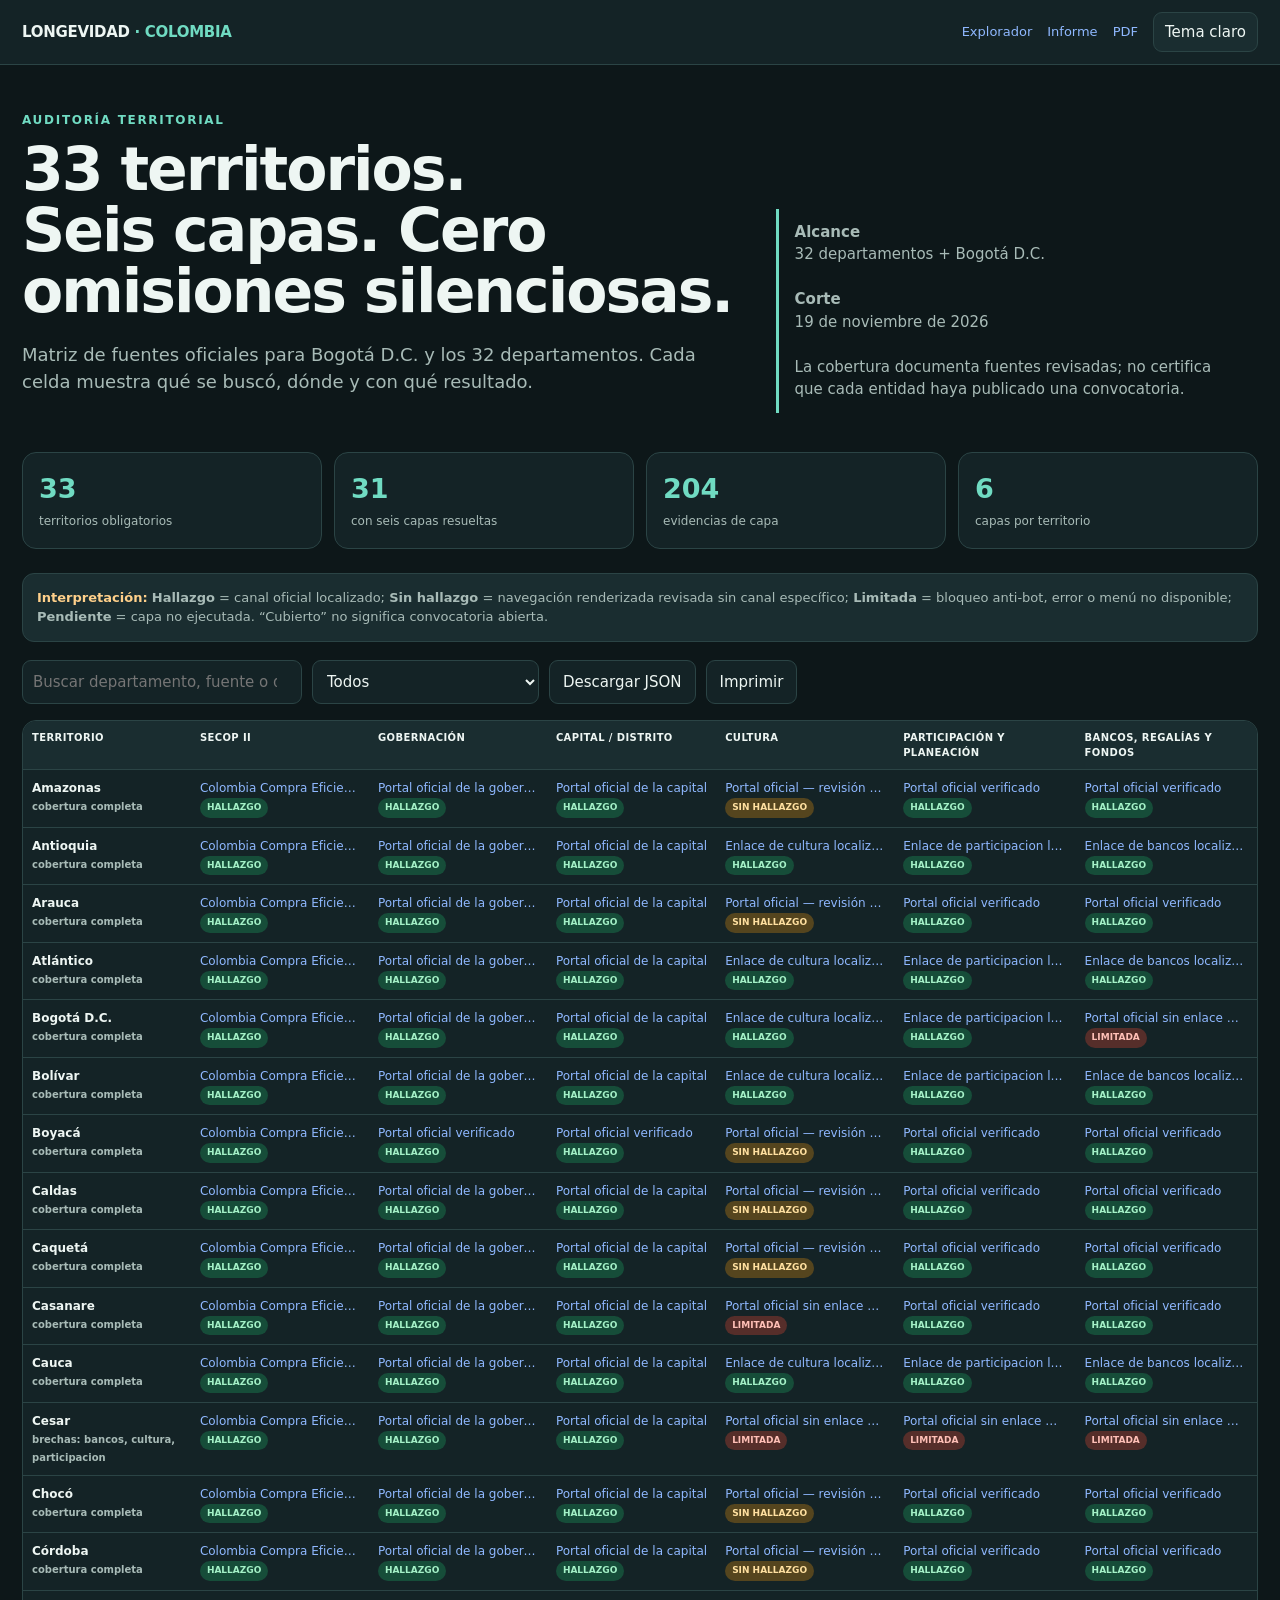
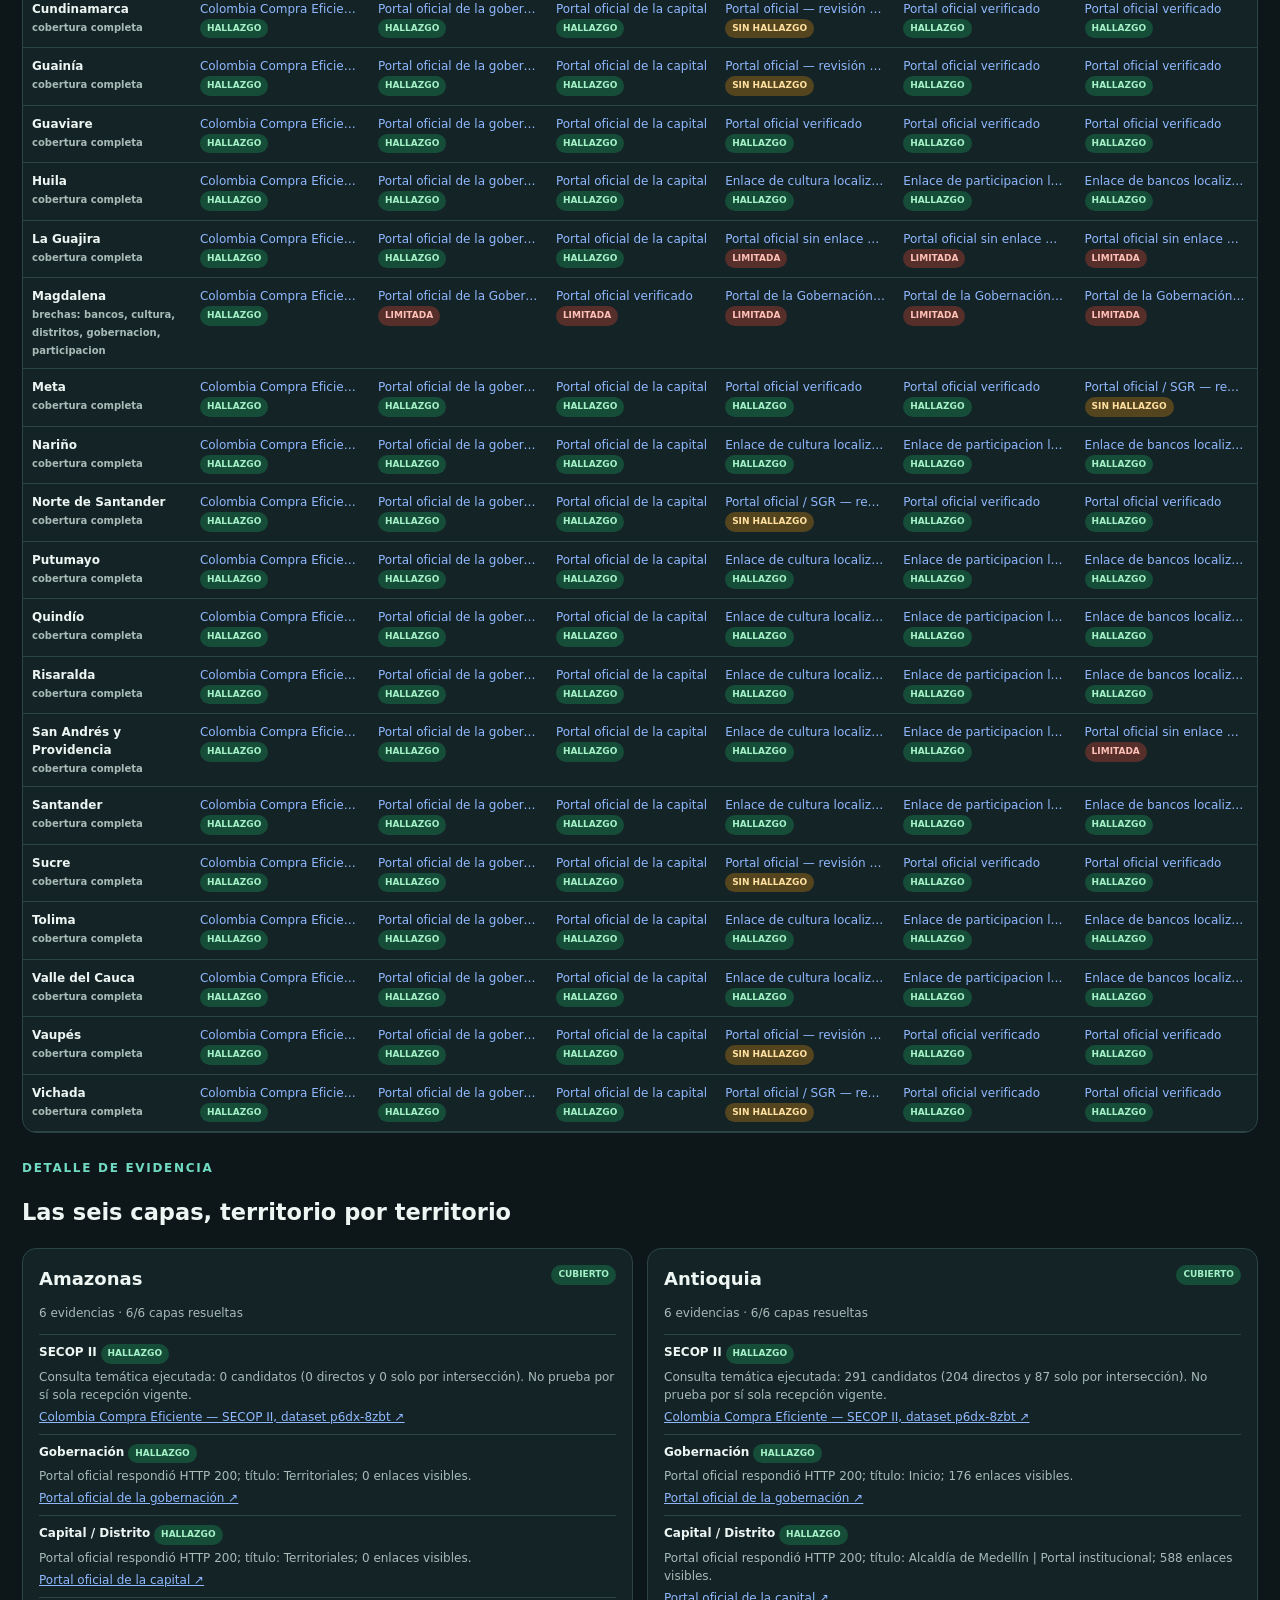
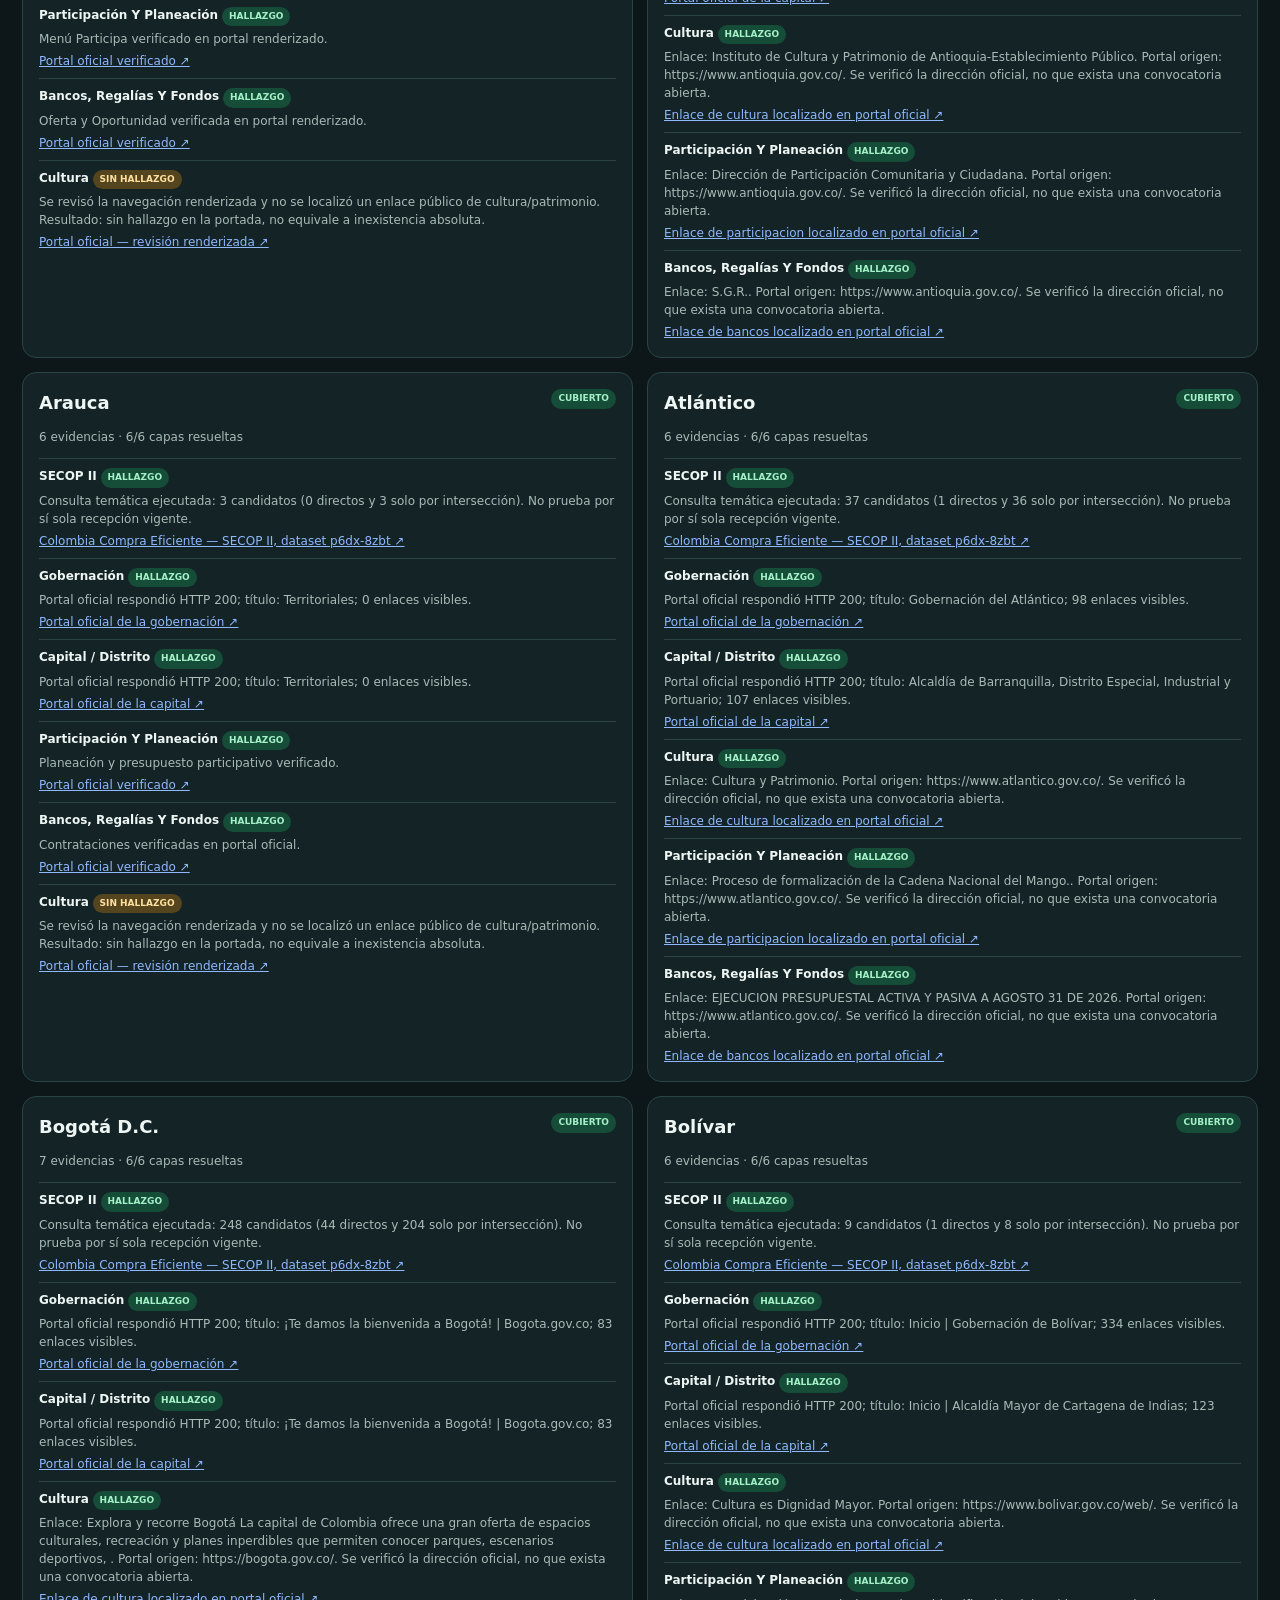
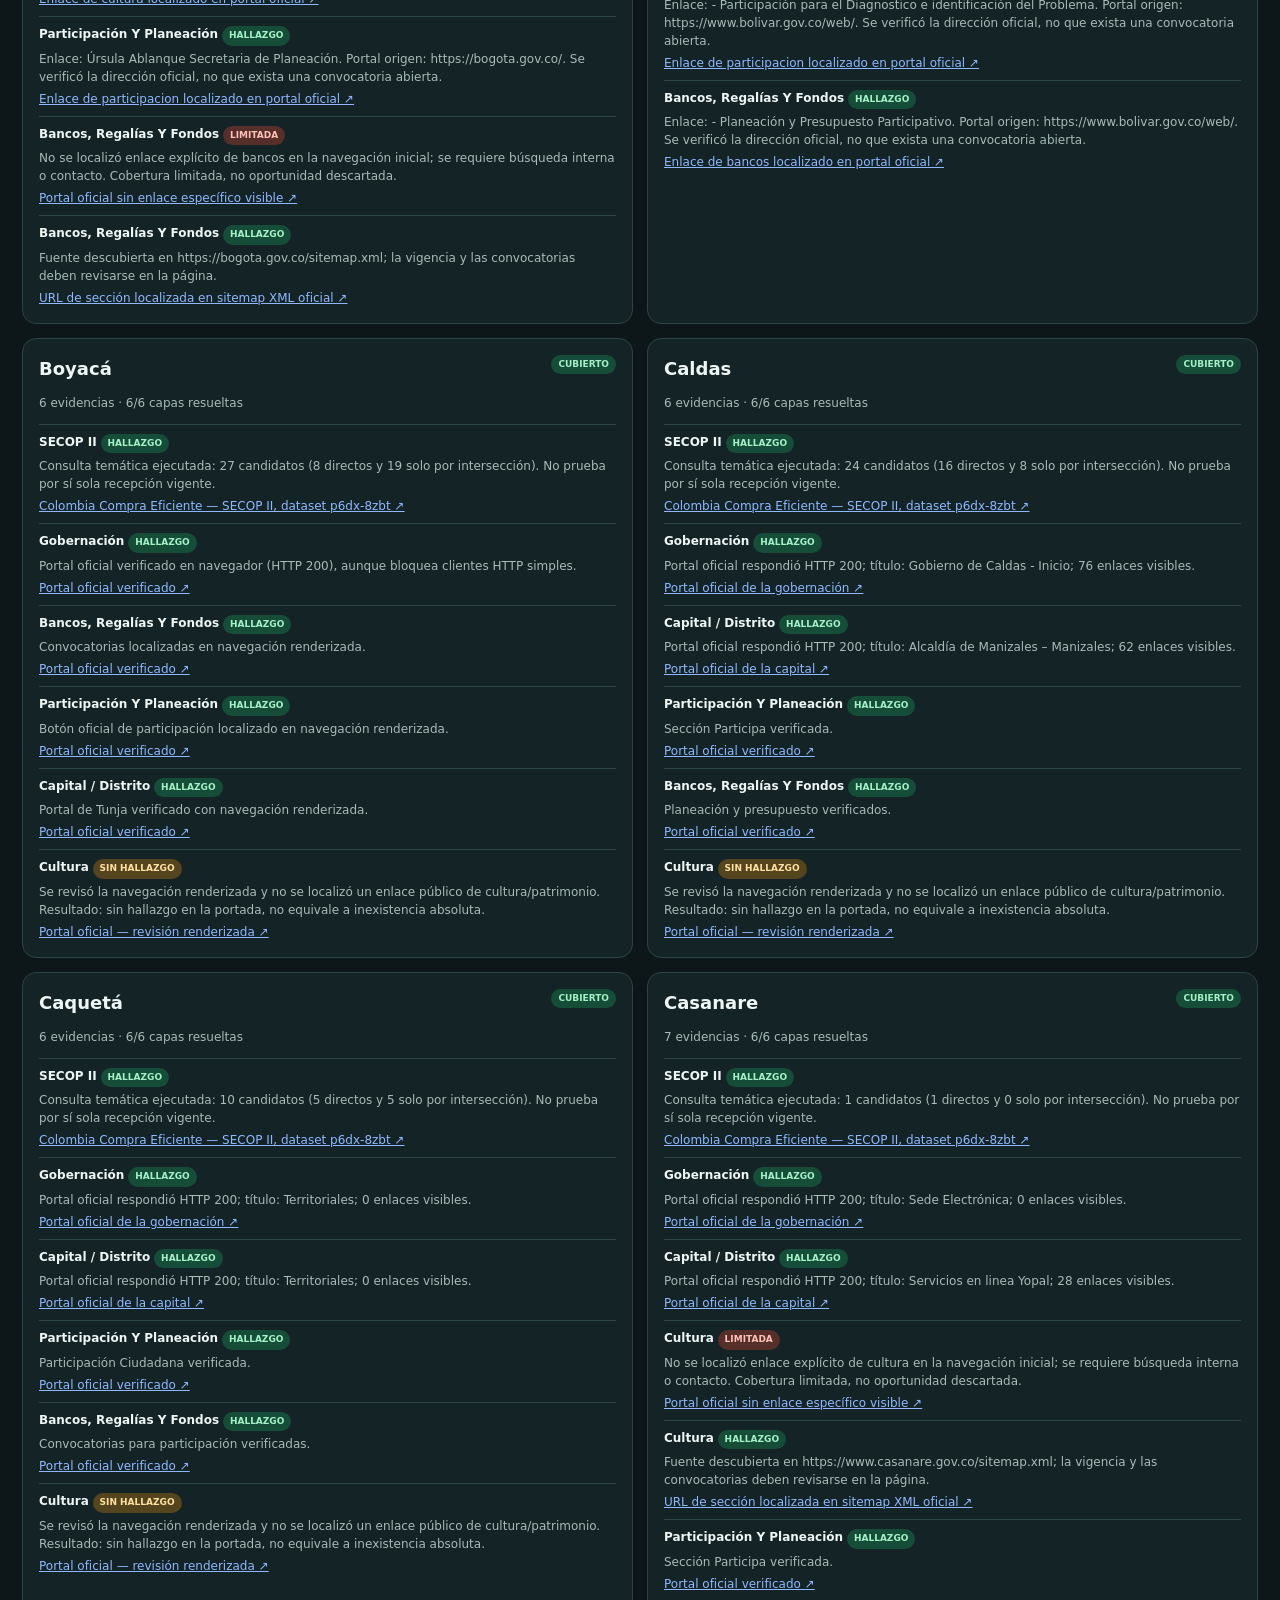
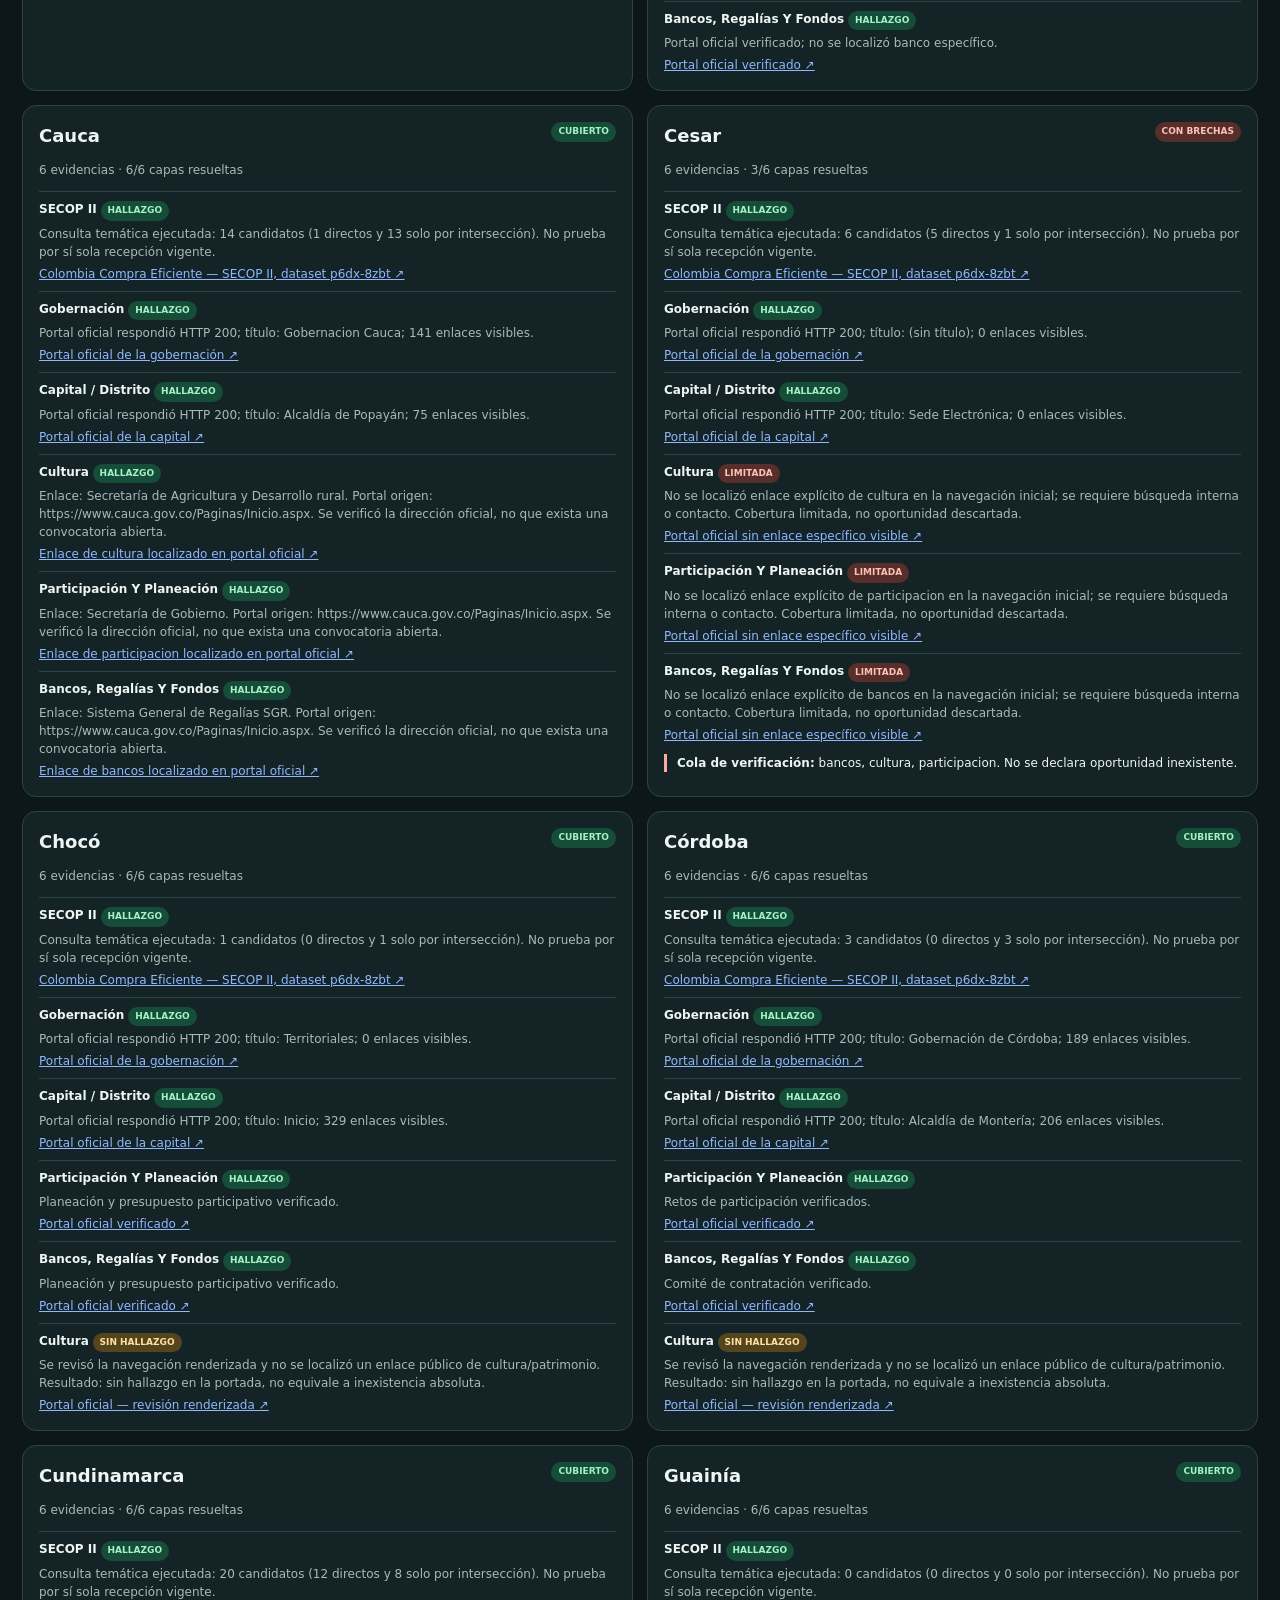
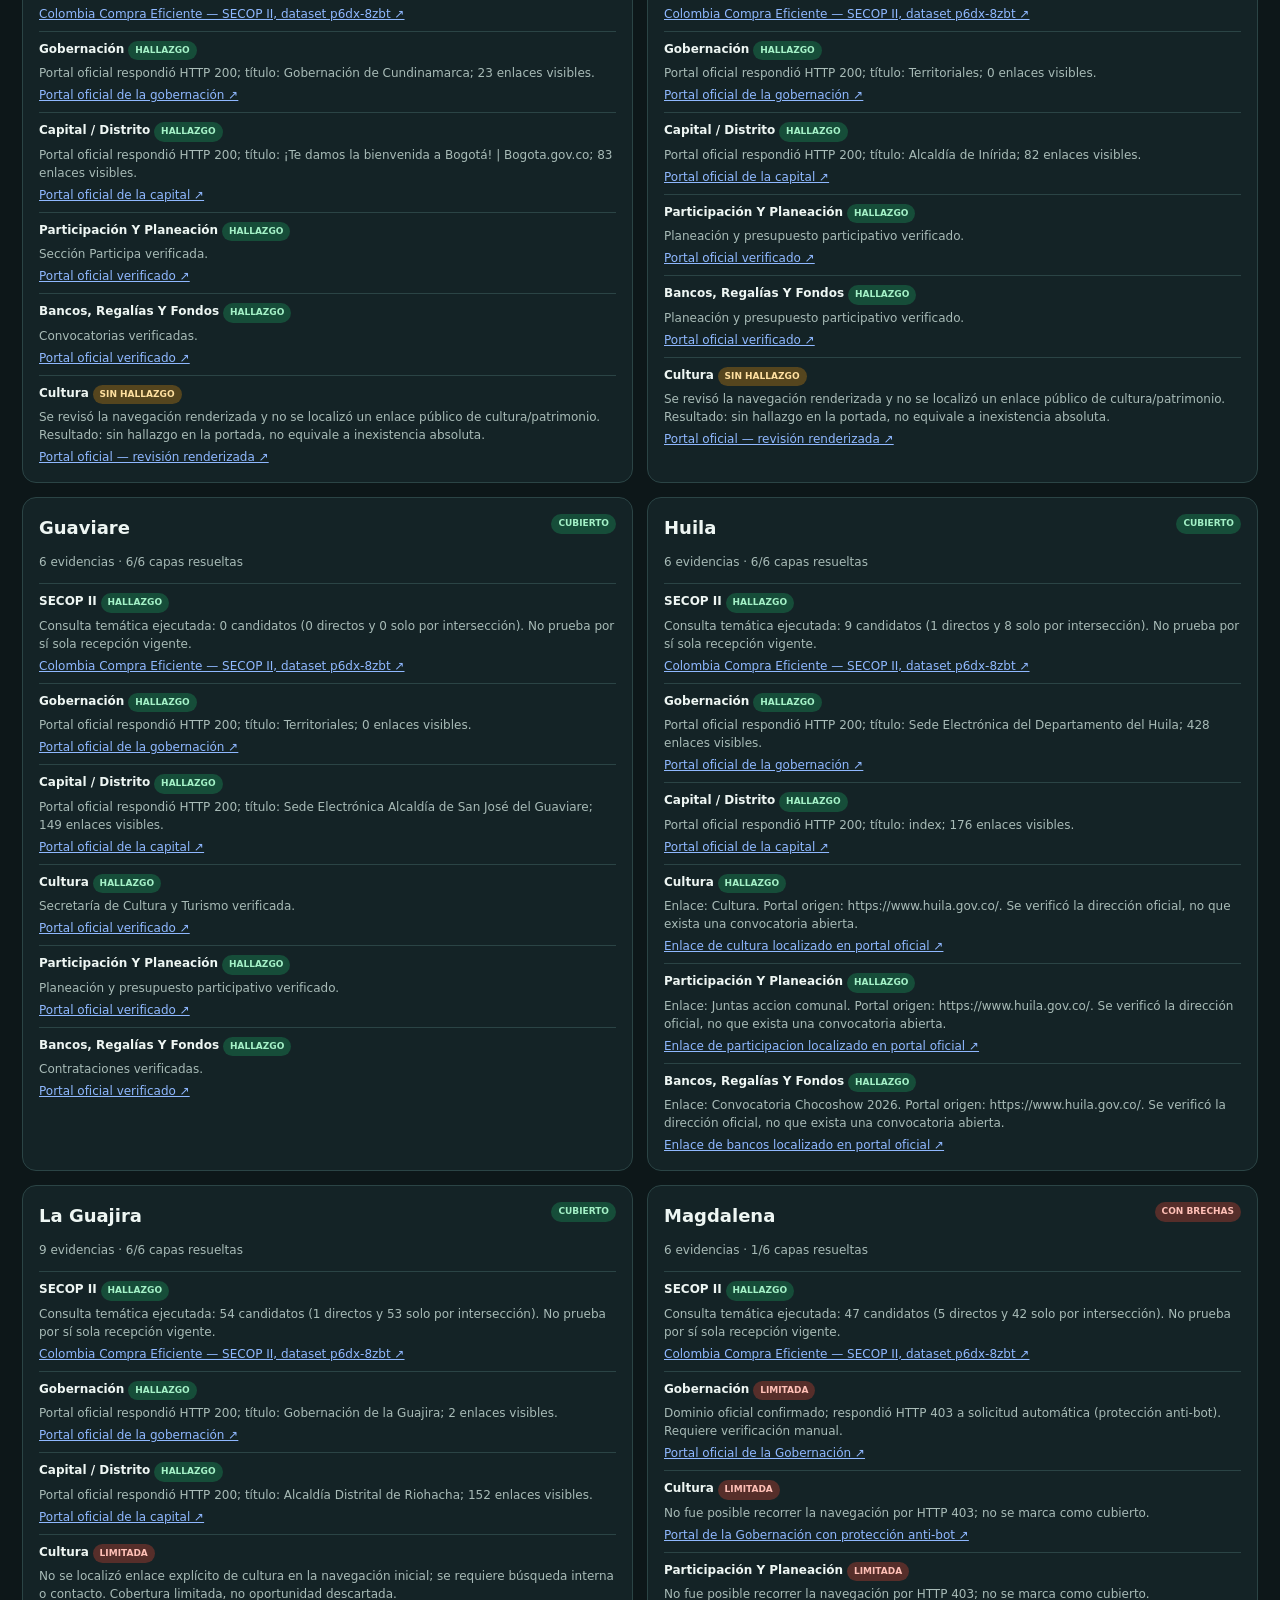
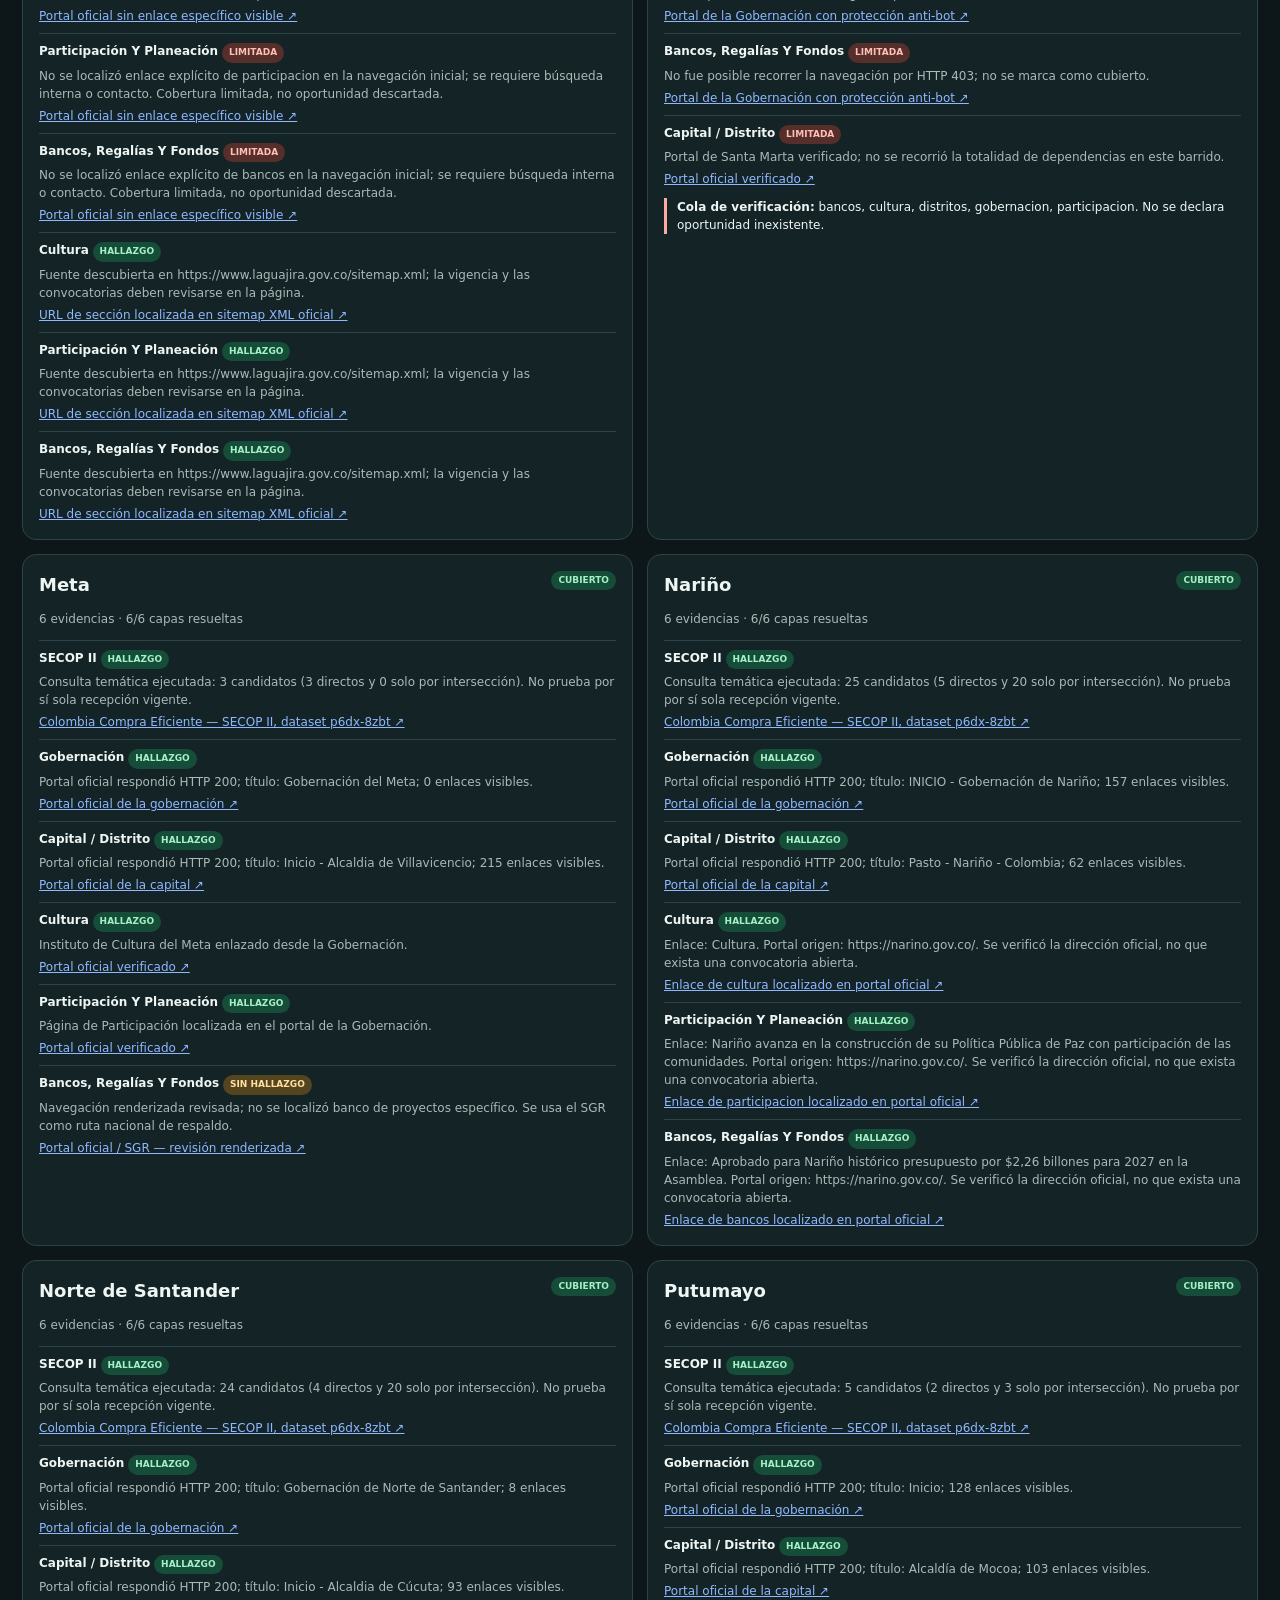
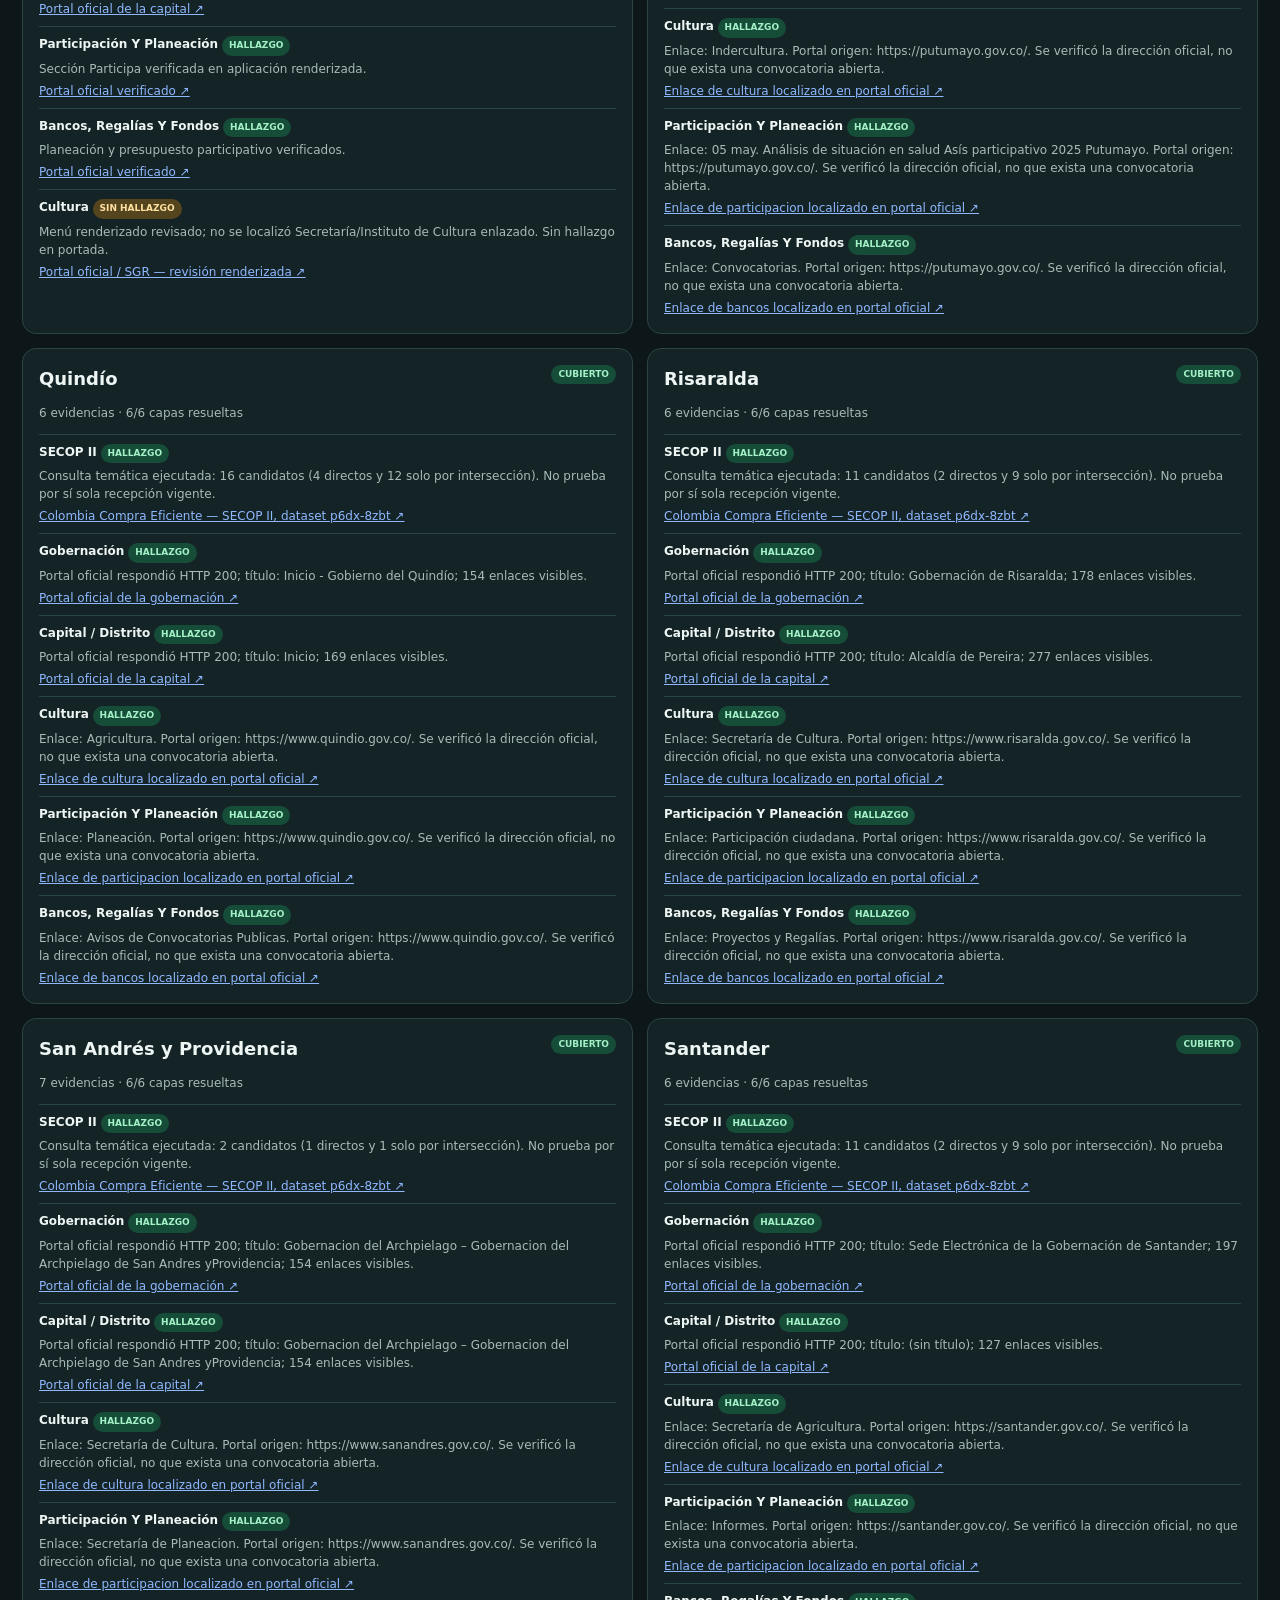
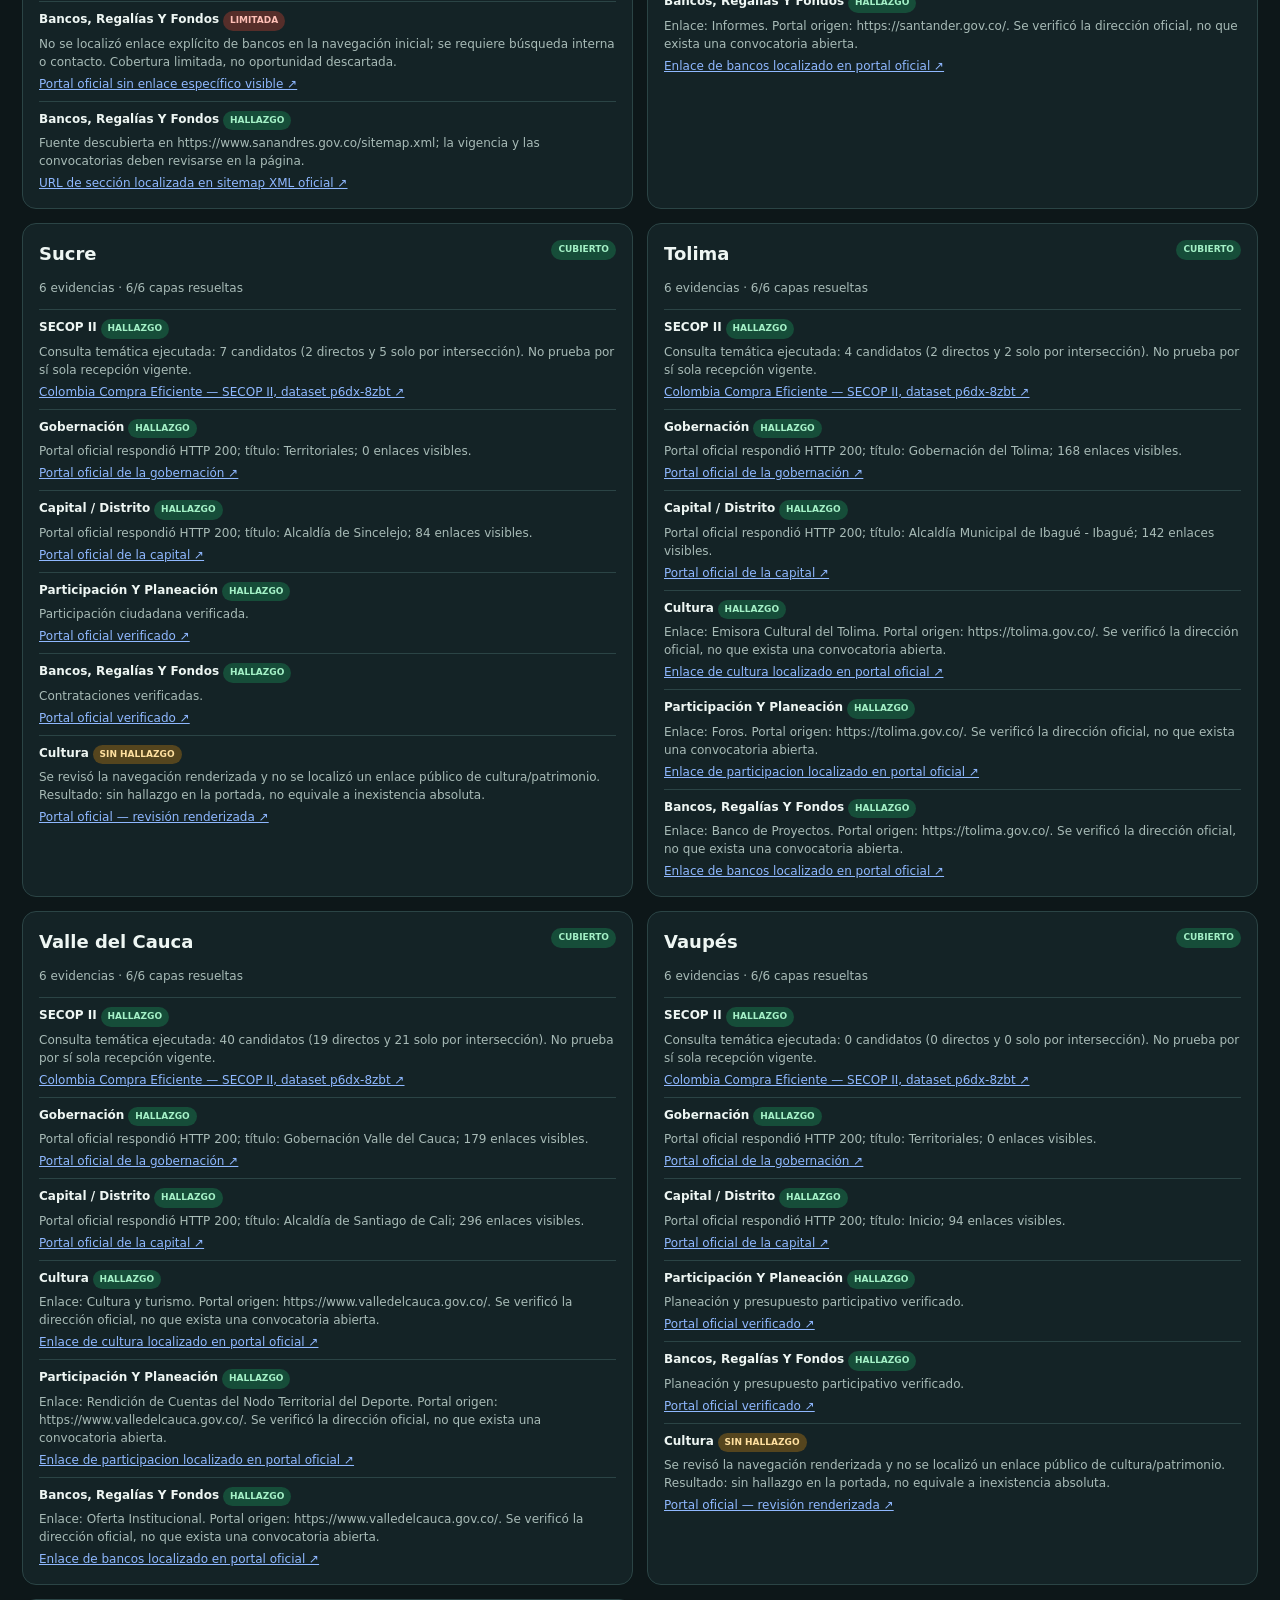
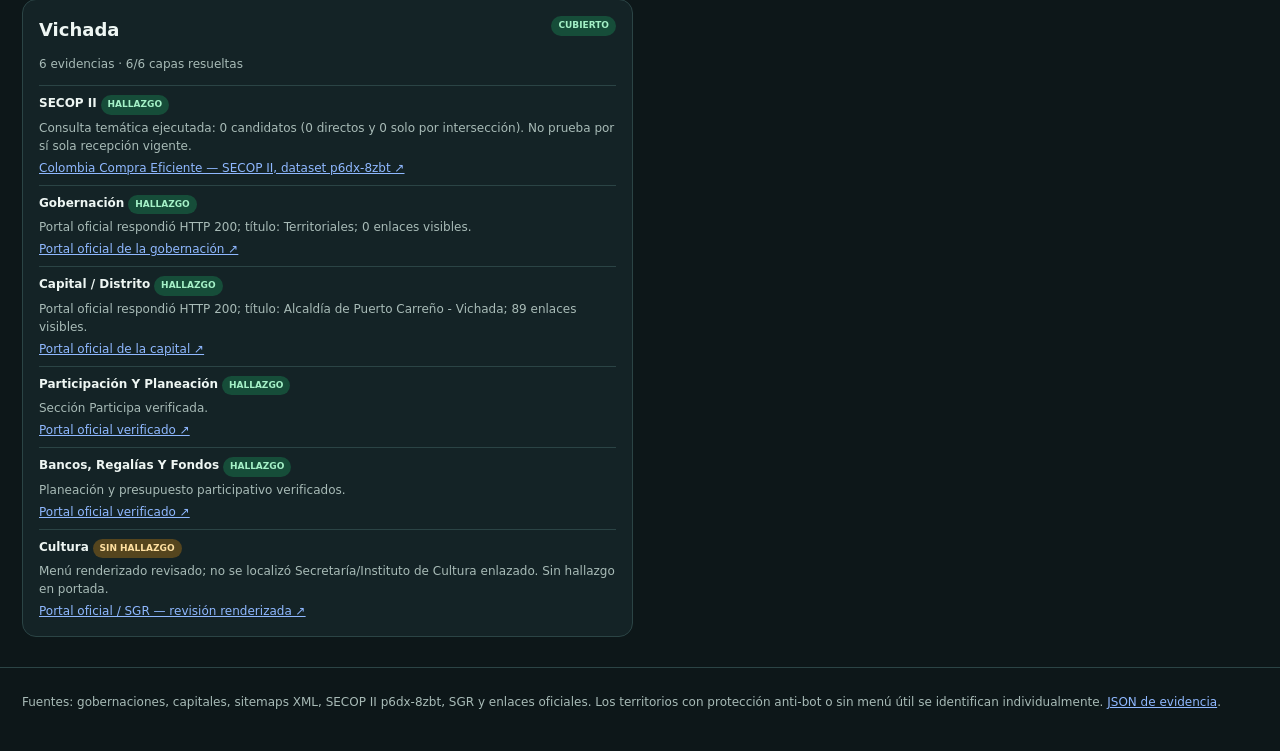
==== cobertura.html @ 31a3a0b3 "Ampliar a universo SECOP y cobertura territorial 33x6" ====
<!doctype html>
<html lang="es" data-theme="dark">
<head>
<meta charset="utf-8"><meta name="viewport" content="width=device-width,initial-scale=1">
<title>Cobertura territorial · Economía Plateada Colombia</title>
<meta name="description" content="Matriz auditable 33 territorios x 6 capas de fuentes para economía plateada.">
<link rel="icon" href="favicon.svg" type="image/svg+xml">
<style>
:root{color-scheme:dark;--bg:#0d1719;--panel:#142326;--panel2:#1a2d30;--text:#eef6f3;--muted:#a8bbb7;--line:#2b4445;--accent:#70dbc2;--warn:#ffd08a;--danger:#ffaaa0}
html[data-theme="light"]{color-scheme:light;--bg:#f3f7f5;--panel:#fff;--panel2:#eaf2ef;--text:#152725;--muted:#536b67;--line:#cfdfda;--accent:#006e5d;--warn:#8a5100;--danger:#9b312a}
*{box-sizing:border-box}body{margin:0;background:var(--bg);color:var(--text);font:15px/1.5 system-ui,-apple-system,Segoe UI,Arial,sans-serif}a{color:#8fb8ff}button,input,select{font:inherit}.wrap{max-width:1440px;margin:auto;padding:0 22px}.top{border-bottom:1px solid var(--line);background:var(--panel);position:sticky;top:0;z-index:5}.topin{min-height:64px;display:flex;align-items:center;gap:18px}.brand{font-weight:850;letter-spacing:-.3px}.brand span{color:var(--accent)}.toplinks{margin-left:auto;display:flex;gap:15px;align-items:center}.toplinks a{font-size:13px;text-decoration:none}.hero{padding:46px 0 24px;display:grid;grid-template-columns:1.5fr 1fr;gap:30px}.eyebrow{font-size:12px;font-weight:850;letter-spacing:1.7px;text-transform:uppercase;color:var(--accent)}h1{font-size:clamp(34px,5vw,60px);line-height:1.02;letter-spacing:-2px;margin:10px 0 18px}.lead{color:var(--muted);font-size:18px}.cut{border-left:3px solid var(--accent);padding:12px 16px;color:var(--muted);align-self:end}.stats{display:grid;grid-template-columns:repeat(4,1fr);gap:12px;margin:15px 0 24px}.stat{background:var(--panel);border:1px solid var(--line);border-radius:14px;padding:16px}.stat b{display:block;font-size:27px;color:var(--accent)}.stat span{font-size:12px;color:var(--muted)}.controls{display:flex;gap:10px;flex-wrap:wrap;margin-bottom:16px}.controls input,.controls select{background:var(--panel);color:var(--text);border:1px solid var(--line);border-radius:9px;padding:10px}.controls input{min-width:280px}.controls button{border:1px solid var(--line);background:var(--panel);color:var(--text);border-radius:9px;padding:10px 13px;cursor:pointer}.notice{background:var(--panel2);border:1px solid var(--line);border-radius:12px;padding:14px;margin-bottom:18px;color:var(--muted);font-size:13px}.notice strong{color:var(--warn)}.tablewrap{overflow:auto;border:1px solid var(--line);border-radius:14px;background:var(--panel);margin-bottom:26px}table{border-collapse:collapse;width:100%;font-size:12px;min-width:1100px}th,td{padding:9px;border-bottom:1px solid var(--line);text-align:left;vertical-align:top}th{background:var(--panel2);position:sticky;top:0;font-size:10px;text-transform:uppercase;letter-spacing:.4px}.dept{font-weight:800;min-width:130px}.pill{display:inline-block;border-radius:99px;padding:3px 7px;font-size:9px;font-weight:850;text-transform:uppercase;white-space:nowrap}.hecha{background:#164d39;color:#a4f1c7}.sin_hallazgo{background:#55451e;color:#ffe0a0}.limitada,.pendiente{background:#562e2a;color:#ffc0b7}html[data-theme="light"] .hecha{background:#d8f5e2;color:#175c36}html[data-theme="light"] .sin_hallazgo{background:#fff0ca;color:#765000}html[data-theme="light"] .limitada,html[data-theme="light"] .pendiente{background:#fee2dd;color:#8a3129}a.cell{display:block;text-decoration:none;max-width:160px;overflow:hidden;text-overflow:ellipsis;white-space:nowrap}.cards{display:grid;grid-template-columns:1fr 1fr;gap:14px;margin-bottom:30px}.card{background:var(--panel);border:1px solid var(--line);border-radius:14px;padding:16px;break-inside:avoid}.cardhead{display:flex;justify-content:space-between;gap:8px;align-items:flex-start}.card h2{font-size:18px;margin:0}.layer{border-top:1px solid var(--line);padding-top:8px;margin-top:8px;font-size:12px}.layer b{text-transform:capitalize}.layer p{margin:4px 0;color:var(--muted)}.gap{border-left:3px solid var(--danger);padding-left:10px;margin-top:10px;font-size:12px}.footer{border-top:1px solid var(--line);padding:25px 0 40px;color:var(--muted);font-size:12px}.empty{padding:30px;text-align:center;color:var(--muted)}:focus-visible{outline:3px solid var(--warn)}
@media(max-width:900px){.hero{grid-template-columns:1fr}.cards{grid-template-columns:1fr}.stats{grid-template-columns:1fr 1fr}}@media(max-width:600px){.topin{flex-wrap:wrap;padding:10px 0}.toplinks{width:100%;justify-content:space-between;margin-left:0}.wrap{padding:0 13px}.controls input{min-width:100%}}
@media print{.top,.controls,.footer,.no-print{display:none!important}.hero{padding:0}.tablewrap{overflow:visible;border:0}table{min-width:0;font-size:6.5pt}th,td{padding:3px}.cards{display:block}.card{break-inside:avoid;margin-bottom:8px}body{background:#fff;color:#000}}
</style>
</head>
<body>
<header class="top"><div class="wrap topin"><div class="brand">LONGEVIDAD <span>· COLOMBIA</span></div><nav class="toplinks"><a href="index.html">Explorador</a><a href="documento.html">Informe</a><a href="Informe_Economia_Plateada_Colombia_19NOV2026.pdf">PDF</a><button class="iconbtn" id="theme" style="border:1px solid var(--line);background:var(--panel2);color:var(--text);border-radius:9px;padding:8px 11px">Tema</button></nav></div></header>
<main class="wrap">
<section class="hero"><div><div class="eyebrow">Auditoría territorial</div><h1>33 territorios.<br>Seis capas. Cero omisiones silenciosas.</h1><p class="lead">Matriz de fuentes oficiales para Bogotá D.C. y los 32 departamentos. Cada celda muestra qué se buscó, dónde y con qué resultado.</p></div><div class="cut"><strong>Alcance</strong><br>32 departamentos + Bogotá D.C.<br><br><strong>Corte</strong><br>19 de noviembre de 2026<br><br>La cobertura documenta fuentes revisadas; no certifica que cada entidad haya publicado una convocatoria.</div></section>
<section class="stats"><div class="stat"><b>33</b><span>territorios obligatorios</span></div><div class="stat"><b id="completeCount">31</b><span>con seis capas resueltas</span></div><div class="stat"><b id="evidenceCount">0</b><span>evidencias de capa</span></div><div class="stat"><b>6</b><span>capas por territorio</span></div></section>
<div class="notice"><strong>Interpretación:</strong> <b>Hallazgo</b> = canal oficial localizado; <b>Sin hallazgo</b> = navegación renderizada revisada sin canal específico; <b>Limitada</b> = bloqueo anti-bot, error o menú no disponible; <b>Pendiente</b> = capa no ejecutada. “Cubierto” no significa convocatoria abierta.</div>
<div class="controls"><input id="q" type="search" placeholder="Buscar departamento, fuente o detalle…" aria-label="Buscar"><select id="filter" aria-label="Filtrar"><option value="all">Todos</option><option value="complete">Solo cobertura completa</option><option value="gaps">Solo con brechas</option></select><button id="json" type="button">Descargar JSON</button><button id="print" type="button">Imprimir</button></div><div id="matrix"></div>
<section><div class="eyebrow">Detalle de evidencia</div><h2>Las seis capas, territorio por territorio</h2><div class="cards" id="cards"></div></section>
</main>
<footer class="footer"><div class="wrap">Fuentes: gobernaciones, capitales, sitemaps XML, SECOP II p6dx-8zbt, SGR y enlaces oficiales. Los territorios con protección anti-bot o sin menú útil se identifican individualmente. <a href="cobertura_territorial.json">JSON de evidencia</a>.</div></footer>
<script>
const COV={
  "cutoff": "2026-11-19",
  "departments_count": 33,
  "required_layers": [
    {
      "id": "secop",
      "name": "SECOP II y contratación pública",
      "required": true
    },
    {
      "id": "gobernacion",
      "name": "Gobernación y política territorial",
      "required": true
    },
    {
      "id": "distritos",
      "name": "Distrito / municipio sede",
      "required": true
    },
    {
      "id": "cultura",
      "name": "Consejerías o institutos de cultura",
      "required": true
    },
    {
      "id": "participacion",
      "name": "Participación, planeación y organizaciones",
      "required": true
    },
    {
      "id": "bancos",
      "name": "Bancos de proyectos, regalías y fondos",
      "required": true
    }
  ],
  "coverage_complete": false,
  "records": [
    {
      "department": "Amazonas",
      "identity": {
        "slug": "amazonas",
        "domain_hint": "amazonas.gov.co",
        "seats": [
          "Leticia"
        ],
        "unified": false
      },
      "evidence": [
        {
          "id": "amazonas-secop",
          "department": "Amazonas",
          "layer": "secop",
          "status": "hecha",
          "source": "Colombia Compra Eficiente — SECOP II, dataset p6dx-8zbt",
          "url": "https://www.datos.gov.co/Gastos-Gubernamentales/SECOP-II-Procesos-de-Contrataci-n/p6dx-8zbt/about_data",
          "detail": "Consulta temática ejecutada: 0 candidatos (0 directos y 0 solo por intersección). No prueba por sí sola recepción vigente.",
          "checked": "2026-11-19"
        },
        {
          "id": "amazonas-gobernacion",
          "department": "Amazonas",
          "layer": "gobernacion",
          "status": "hecha",
          "source": "Portal oficial de la gobernación",
          "url": "https://amazonas.gov.co/",
          "detail": "Portal oficial respondió HTTP 200; título: Territoriales; 0 enlaces visibles.",
          "checked": "2026-11-19"
        },
        {
          "id": "amazonas-distritos",
          "department": "Amazonas",
          "layer": "distritos",
          "status": "hecha",
          "source": "Portal oficial de la capital",
          "url": "https://www.leticia-amazonas.gov.co/",
          "detail": "Portal oficial respondió HTTP 200; título: Territoriales; 0 enlaces visibles.",
          "checked": "2026-11-19"
        },
        {
          "id": "amazonas-participacion",
          "department": "Amazonas",
          "layer": "participacion",
          "status": "hecha",
          "source": "Portal oficial verificado",
          "url": "https://amazonas.gov.co/tema/menu-participa",
          "detail": "Menú Participa verificado en portal renderizado.",
          "checked": "2026-11-19"
        },
        {
          "id": "amazonas-bancos",
          "department": "Amazonas",
          "layer": "bancos",
          "status": "hecha",
          "source": "Portal oficial verificado",
          "url": "https://amazonas.gov.co/tema/ofertas-y-oportunidades-para-la-vida",
          "detail": "Oferta y Oportunidad verificada en portal renderizado.",
          "checked": "2026-11-19"
        },
        {
          "id": "amazonas-cultura",
          "department": "Amazonas",
          "layer": "cultura",
          "status": "sin_hallazgo",
          "source": "Portal oficial — revisión renderizada",
          "url": "https://amazonas.gov.co/",
          "detail": "Se revisó la navegación renderizada y no se localizó un enlace público de cultura/patrimonio. Resultado: sin hallazgo en la portada, no equivale a inexistencia absoluta.",
          "checked": "2026-11-19"
        }
      ],
      "gaps": [],
      "status": "cubierto",
      "notes": [],
      "reviewed": 6
    },
    {
      "department": "Antioquia",
      "identity": {
        "slug": "antioquia",
        "domain_hint": "antioquia.gov.co",
        "seats": [
          "Medellín",
          "Medellin"
        ],
        "unified": false
      },
      "evidence": [
        {
          "id": "antioquia-secop",
          "department": "Antioquia",
          "layer": "secop",
          "status": "hecha",
          "source": "Colombia Compra Eficiente — SECOP II, dataset p6dx-8zbt",
          "url": "https://www.datos.gov.co/Gastos-Gubernamentales/SECOP-II-Procesos-de-Contrataci-n/p6dx-8zbt/about_data",
          "detail": "Consulta temática ejecutada: 291 candidatos (204 directos y 87 solo por intersección). No prueba por sí sola recepción vigente.",
          "checked": "2026-11-19"
        },
        {
          "id": "antioquia-gobernacion",
          "department": "Antioquia",
          "layer": "gobernacion",
          "status": "hecha",
          "source": "Portal oficial de la gobernación",
          "url": "https://www.antioquia.gov.co/",
          "detail": "Portal oficial respondió HTTP 200; título: Inicio; 176 enlaces visibles.",
          "checked": "2026-11-19"
        },
        {
          "id": "antioquia-distritos",
          "department": "Antioquia",
          "layer": "distritos",
          "status": "hecha",
          "source": "Portal oficial de la capital",
          "url": "https://www.medellin.gov.co/",
          "detail": "Portal oficial respondió HTTP 200; título: Alcaldía de Medellín | Portal institucional; 588 enlaces visibles.",
          "checked": "2026-11-19"
        },
        {
          "id": "antioquia-cultura",
          "department": "Antioquia",
          "layer": "cultura",
          "status": "hecha",
          "source": "Enlace de cultura localizado en portal oficial",
          "url": "https://culturantioquia.gov.co/",
          "detail": "Enlace: Instituto de Cultura y Patrimonio de Antioquia-Establecimiento Público. Portal origen: https://www.antioquia.gov.co/. Se verificó la dirección oficial, no que exista una convocatoria abierta.",
          "checked": "2026-11-19"
        },
        {
          "id": "antioquia-participacion",
          "department": "Antioquia",
          "layer": "participacion",
          "status": "hecha",
          "source": "Enlace de participacion localizado en portal oficial",
          "url": "https://www.antioquia.gov.co/direccion-de-participacion-comunitaria-y-ciudadana",
          "detail": "Enlace: Dirección de Participación Comunitaria y Ciudadana. Portal origen: https://www.antioquia.gov.co/. Se verificó la dirección oficial, no que exista una convocatoria abierta.",
          "checked": "2026-11-19"
        },
        {
          "id": "antioquia-bancos",
          "department": "Antioquia",
          "layer": "bancos",
          "status": "hecha",
          "source": "Enlace de bancos localizado en portal oficial",
          "url": "https://www.antioquia.gov.co/sistema-general-de-regalias",
          "detail": "Enlace: S.G.R.. Portal origen: https://www.antioquia.gov.co/. Se verificó la dirección oficial, no que exista una convocatoria abierta.",
          "checked": "2026-11-19"
        }
      ],
      "gaps": [],
      "status": "cubierto",
      "notes": [],
      "reviewed": 6
    },
    {
      "department": "Arauca",
      "identity": {
        "slug": "arauca",
        "domain_hint": "arauca.gov.co",
        "seats": [
          "Arauca"
        ],
        "unified": false
      },
      "evidence": [
        {
          "id": "arauca-secop",
          "department": "Arauca",
          "layer": "secop",
          "status": "hecha",
          "source": "Colombia Compra Eficiente — SECOP II, dataset p6dx-8zbt",
          "url": "https://www.datos.gov.co/Gastos-Gubernamentales/SECOP-II-Procesos-de-Contrataci-n/p6dx-8zbt/about_data",
          "detail": "Consulta temática ejecutada: 3 candidatos (0 directos y 3 solo por intersección). No prueba por sí sola recepción vigente.",
          "checked": "2026-11-19"
        },
        {
          "id": "arauca-gobernacion",
          "department": "Arauca",
          "layer": "gobernacion",
          "status": "hecha",
          "source": "Portal oficial de la gobernación",
          "url": "https://www.arauca.gov.co/",
          "detail": "Portal oficial respondió HTTP 200; título: Territoriales; 0 enlaces visibles.",
          "checked": "2026-11-19"
        },
        {
          "id": "arauca-distritos",
          "department": "Arauca",
          "layer": "distritos",
          "status": "hecha",
          "source": "Portal oficial de la capital",
          "url": "https://www.arauca.gov.co/",
          "detail": "Portal oficial respondió HTTP 200; título: Territoriales; 0 enlaces visibles.",
          "checked": "2026-11-19"
        },
        {
          "id": "arauca-participacion",
          "department": "Arauca",
          "layer": "participacion",
          "status": "hecha",
          "source": "Portal oficial verificado",
          "url": "https://www.arauca.gov.co/tema/planeacion-presupuesto-participativo",
          "detail": "Planeación y presupuesto participativo verificado.",
          "checked": "2026-11-19"
        },
        {
          "id": "arauca-bancos",
          "department": "Arauca",
          "layer": "bancos",
          "status": "hecha",
          "source": "Portal oficial verificado",
          "url": "https://www.arauca.gov.co/tema/contrataciones",
          "detail": "Contrataciones verificadas en portal oficial.",
          "checked": "2026-11-19"
        },
        {
          "id": "arauca-cultura",
          "department": "Arauca",
          "layer": "cultura",
          "status": "sin_hallazgo",
          "source": "Portal oficial — revisión renderizada",
          "url": "https://www.arauca.gov.co/",
          "detail": "Se revisó la navegación renderizada y no se localizó un enlace público de cultura/patrimonio. Resultado: sin hallazgo en la portada, no equivale a inexistencia absoluta.",
          "checked": "2026-11-19"
        }
      ],
      "gaps": [],
      "status": "cubierto",
      "notes": [],
      "reviewed": 6
    },
    {
      "department": "Atlántico",
      "identity": {
        "slug": "atlantico",
        "domain_hint": "atlantico.gov.co",
        "seats": [
          "Barranquilla",
          "Soledad"
        ],
        "unified": false
      },
      "evidence": [
        {
          "id": "atlantico-secop",
          "department": "Atlántico",
          "layer": "secop",
          "status": "hecha",
          "source": "Colombia Compra Eficiente — SECOP II, dataset p6dx-8zbt",
          "url": "https://www.datos.gov.co/Gastos-Gubernamentales/SECOP-II-Procesos-de-Contrataci-n/p6dx-8zbt/about_data",
          "detail": "Consulta temática ejecutada: 37 candidatos (1 directos y 36 solo por intersección). No prueba por sí sola recepción vigente.",
          "checked": "2026-11-19"
        },
        {
          "id": "atlantico-gobernacion",
          "department": "Atlántico",
          "layer": "gobernacion",
          "status": "hecha",
          "source": "Portal oficial de la gobernación",
          "url": "https://www.atlantico.gov.co/",
          "detail": "Portal oficial respondió HTTP 200; título: Gobernación del Atlántico; 98 enlaces visibles.",
          "checked": "2026-11-19"
        },
        {
          "id": "atlantico-distritos",
          "department": "Atlántico",
          "layer": "distritos",
          "status": "hecha",
          "source": "Portal oficial de la capital",
          "url": "https://barranquilla.gov.co/",
          "detail": "Portal oficial respondió HTTP 200; título: Alcaldía de Barranquilla, Distrito Especial, Industrial y Portuario; 107 enlaces visibles.",
          "checked": "2026-11-19"
        },
        {
          "id": "atlantico-cultura",
          "department": "Atlántico",
          "layer": "cultura",
          "status": "hecha",
          "source": "Enlace de cultura localizado en portal oficial",
          "url": "https://www.atlantico.gov.co/index.php/secretarias/culturapatrimonio",
          "detail": "Enlace: Cultura y Patrimonio. Portal origen: https://www.atlantico.gov.co/. Se verificó la dirección oficial, no que exista una convocatoria abierta.",
          "checked": "2026-11-19"
        },
        {
          "id": "atlantico-participacion",
          "department": "Atlántico",
          "layer": "participacion",
          "status": "hecha",
          "source": "Enlace de participacion localizado en portal oficial",
          "url": "https://www.atlantico.gov.co/index.php/8-1-descripcion-general/convocatorias-participacion-ciudadana/28847-proceso-de-formalizacion-de-la-cadena-nacional-del-mango",
          "detail": "Enlace: Proceso de formalización de la Cadena Nacional del Mango.. Portal origen: https://www.atlantico.gov.co/. Se verificó la dirección oficial, no que exista una convocatoria abierta.",
          "checked": "2026-11-19"
        },
        {
          "id": "atlantico-bancos",
          "department": "Atlántico",
          "layer": "bancos",
          "status": "hecha",
          "source": "Enlace de bancos localizado en portal oficial",
          "url": "https://www.atlantico.gov.co/index.php/presupuesto-general/28753-ejecucion-presupuestal-activa-y-pasiva-a-agosto-31-de-2026",
          "detail": "Enlace: EJECUCION PRESUPUESTAL ACTIVA Y PASIVA A AGOSTO 31 DE 2026. Portal origen: https://www.atlantico.gov.co/. Se verificó la dirección oficial, no que exista una convocatoria abierta.",
          "checked": "2026-11-19"
        }
      ],
      "gaps": [],
      "status": "cubierto",
      "notes": [],
      "reviewed": 6
    },
    {
      "department": "Bogotá D.C.",
      "identity": {
        "slug": "bogota",
        "domain_hint": "bogota.gov.co",
        "seats": [
          "Bogotá",
          "Bogota"
        ],
        "unified": true
      },
      "evidence": [
        {
          "id": "bogota-d.c.-secop",
          "department": "Bogotá D.C.",
          "layer": "secop",
          "status": "hecha",
          "source": "Colombia Compra Eficiente — SECOP II, dataset p6dx-8zbt",
          "url": "https://www.datos.gov.co/Gastos-Gubernamentales/SECOP-II-Procesos-de-Contrataci-n/p6dx-8zbt/about_data",
          "detail": "Consulta temática ejecutada: 248 candidatos (44 directos y 204 solo por intersección). No prueba por sí sola recepción vigente.",
          "checked": "2026-11-19"
        },
        {
          "id": "bogota-d.c.-gobernacion",
          "department": "Bogotá D.C.",
          "layer": "gobernacion",
          "status": "hecha",
          "source": "Portal oficial de la gobernación",
          "url": "https://bogota.gov.co/",
          "detail": "Portal oficial respondió HTTP 200; título: ¡Te damos la bienvenida a Bogotá! | Bogota.gov.co; 83 enlaces visibles.",
          "checked": "2026-11-19"
        },
        {
          "id": "bogota-d.c.-distritos",
          "department": "Bogotá D.C.",
          "layer": "distritos",
          "status": "hecha",
          "source": "Portal oficial de la capital",
          "url": "https://bogota.gov.co/",
          "detail": "Portal oficial respondió HTTP 200; título: ¡Te damos la bienvenida a Bogotá! | Bogota.gov.co; 83 enlaces visibles.",
          "checked": "2026-11-19"
        },
        {
          "id": "bogota-d.c.-cultura",
          "department": "Bogotá D.C.",
          "layer": "cultura",
          "status": "hecha",
          "source": "Enlace de cultura localizado en portal oficial",
          "url": "https://bogota.gov.co/tag/turismo-en-bogota",
          "detail": "Enlace: Explora y recorre Bogotá La capital de Colombia ofrece una gran oferta de espacios culturales, recreación y planes inperdibles que permiten conocer parques, escenarios deportivos, . Portal origen: https://bogota.gov.co/. Se verificó la dirección oficial, no que exista una convocatoria abierta.",
          "checked": "2026-11-19"
        },
        {
          "id": "bogota-d.c.-participacion",
          "department": "Bogotá D.C.",
          "layer": "participacion",
          "status": "hecha",
          "source": "Enlace de participacion localizado en portal oficial",
          "url": "https://bogota.gov.co/mi-ciudad/planeacion/ursula-ablanque-nueva-secretaria-distrital-de-planeacion",
          "detail": "Enlace: Úrsula Ablanque Secretaria de Planeación. Portal origen: https://bogota.gov.co/. Se verificó la dirección oficial, no que exista una convocatoria abierta.",
          "checked": "2026-11-19"
        },
        {
          "id": "bogota-d.c.-bancos",
          "department": "Bogotá D.C.",
          "layer": "bancos",
          "status": "limitada",
          "source": "Portal oficial sin enlace específico visible",
          "url": "https://bogota.gov.co/",
          "detail": "No se localizó enlace explícito de bancos en la navegación inicial; se requiere búsqueda interna o contacto. Cobertura limitada, no oportunidad descartada.",
          "checked": "2026-11-19"
        },
        {
          "id": "bogota-d.c.-bancos",
          "department": "Bogotá D.C.",
          "layer": "bancos",
          "status": "hecha",
          "source": "URL de sección localizada en sitemap XML oficial",
          "url": "https://bogota.gov.co/mi-ciudad/cultura-deporte-y-recreacion/abierta-convocatoria-para-proyectos-en-patrimonio-de-grupos",
          "detail": "Fuente descubierta en https://bogota.gov.co/sitemap.xml; la vigencia y las convocatorias deben revisarse en la página.",
          "checked": "2026-11-19"
        }
      ],
      "gaps": [],
      "status": "cubierto",
      "notes": [],
      "reviewed": 6
    },
    {
      "department": "Bolívar",
      "identity": {
        "slug": "bolivar",
        "domain_hint": "bolivar.gov.co",
        "seats": [
          "Cartagena"
        ],
        "unified": false
      },
      "evidence": [
        {
          "id": "bolivar-secop",
          "department": "Bolívar",
          "layer": "secop",
          "status": "hecha",
          "source": "Colombia Compra Eficiente — SECOP II, dataset p6dx-8zbt",
          "url": "https://www.datos.gov.co/Gastos-Gubernamentales/SECOP-II-Procesos-de-Contrataci-n/p6dx-8zbt/about_data",
          "detail": "Consulta temática ejecutada: 9 candidatos (1 directos y 8 solo por intersección). No prueba por sí sola recepción vigente.",
          "checked": "2026-11-19"
        },
        {
          "id": "bolivar-gobernacion",
          "department": "Bolívar",
          "layer": "gobernacion",
          "status": "hecha",
          "source": "Portal oficial de la gobernación",
          "url": "https://www.bolivar.gov.co/web/",
          "detail": "Portal oficial respondió HTTP 200; título: Inicio | Gobernación de Bolívar; 334 enlaces visibles.",
          "checked": "2026-11-19"
        },
        {
          "id": "bolivar-distritos",
          "department": "Bolívar",
          "layer": "distritos",
          "status": "hecha",
          "source": "Portal oficial de la capital",
          "url": "https://www.cartagena.gov.co/",
          "detail": "Portal oficial respondió HTTP 200; título: Inicio | Alcaldía Mayor de Cartagena de Indias; 123 enlaces visibles.",
          "checked": "2026-11-19"
        },
        {
          "id": "bolivar-cultura",
          "department": "Bolívar",
          "layer": "cultura",
          "status": "hecha",
          "source": "Enlace de cultura localizado en portal oficial",
          "url": "https://www.bolivar.gov.co/web/cultura-es-dignidad-mayor/",
          "detail": "Enlace: Cultura es Dignidad Mayor. Portal origen: https://www.bolivar.gov.co/web/. Se verificó la dirección oficial, no que exista una convocatoria abierta.",
          "checked": "2026-11-19"
        },
        {
          "id": "bolivar-participacion",
          "department": "Bolívar",
          "layer": "participacion",
          "status": "hecha",
          "source": "Enlace de participacion localizado en portal oficial",
          "url": "https://www.bolivar.gov.co/web/seccion/participacion-para-el-diagnostico-e-identificacion-del-problema/",
          "detail": "Enlace: - Participación para el Diagnostico e identificación del Problema. Portal origen: https://www.bolivar.gov.co/web/. Se verificó la dirección oficial, no que exista una convocatoria abierta.",
          "checked": "2026-11-19"
        },
        {
          "id": "bolivar-bancos",
          "department": "Bolívar",
          "layer": "bancos",
          "status": "hecha",
          "source": "Enlace de bancos localizado en portal oficial",
          "url": "https://www.bolivar.gov.co/web/seccion/planeacion-y-presupuesto-participativo/",
          "detail": "Enlace: - Planeación y Presupuesto Participativo. Portal origen: https://www.bolivar.gov.co/web/. Se verificó la dirección oficial, no que exista una convocatoria abierta.",
          "checked": "2026-11-19"
        }
      ],
      "gaps": [],
      "status": "cubierto",
      "notes": [],
      "reviewed": 6
    },
    {
      "department": "Boyacá",
      "identity": {
        "slug": "boyaca",
        "domain_hint": "boyaca.gov.co",
        "seats": [
          "Tunja"
        ],
        "unified": false
      },
      "evidence": [
        {
          "id": "boyaca-secop",
          "department": "Boyacá",
          "layer": "secop",
          "status": "hecha",
          "source": "Colombia Compra Eficiente — SECOP II, dataset p6dx-8zbt",
          "url": "https://www.datos.gov.co/Gastos-Gubernamentales/SECOP-II-Procesos-de-Contrataci-n/p6dx-8zbt/about_data",
          "detail": "Consulta temática ejecutada: 27 candidatos (8 directos y 19 solo por intersección). No prueba por sí sola recepción vigente.",
          "checked": "2026-11-19"
        },
        {
          "id": "boyaca-gobernacion",
          "department": "Boyacá",
          "layer": "gobernacion",
          "status": "hecha",
          "source": "Portal oficial verificado",
          "url": "https://www.boyaca.gov.co/",
          "detail": "Portal oficial verificado en navegador (HTTP 200), aunque bloquea clientes HTTP simples.",
          "checked": "2026-11-19"
        },
        {
          "id": "boyaca-bancos",
          "department": "Boyacá",
          "layer": "bancos",
          "status": "hecha",
          "source": "Portal oficial verificado",
          "url": "https://www.boyaca.gov.co/dependencia/gobernacion/publicaciones-de-la-gobernacion-gobernacion/convocatorias/",
          "detail": "Convocatorias localizadas en navegación renderizada.",
          "checked": "2026-11-19"
        },
        {
          "id": "boyaca-participacion",
          "department": "Boyacá",
          "layer": "participacion",
          "status": "hecha",
          "source": "Portal oficial verificado",
          "url": "https://www.boyaca.gov.co/boton-de-participacion-gb/",
          "detail": "Botón oficial de participación localizado en navegación renderizada.",
          "checked": "2026-11-19"
        },
        {
          "id": "boyaca-distritos",
          "department": "Boyacá",
          "layer": "distritos",
          "status": "hecha",
          "source": "Portal oficial verificado",
          "url": "https://www.tunja-boyaca.gov.co/",
          "detail": "Portal de Tunja verificado con navegación renderizada.",
          "checked": "2026-11-19"
        },
        {
          "id": "boyaca-cultura",
          "department": "Boyacá",
          "layer": "cultura",
          "status": "sin_hallazgo",
          "source": "Portal oficial — revisión renderizada",
          "url": "https://www.boyaca.gov.co/",
          "detail": "Se revisó la navegación renderizada y no se localizó un enlace público de cultura/patrimonio. Resultado: sin hallazgo en la portada, no equivale a inexistencia absoluta.",
          "checked": "2026-11-19"
        }
      ],
      "gaps": [],
      "status": "cubierto",
      "notes": [],
      "reviewed": 6
    },
    {
      "department": "Caldas",
      "identity": {
        "slug": "caldas",
        "domain_hint": "caldas.gov.co",
        "seats": [
          "Manizales"
        ],
        "unified": false
      },
      "evidence": [
        {
          "id": "caldas-secop",
          "department": "Caldas",
          "layer": "secop",
          "status": "hecha",
          "source": "Colombia Compra Eficiente — SECOP II, dataset p6dx-8zbt",
          "url": "https://www.datos.gov.co/Gastos-Gubernamentales/SECOP-II-Procesos-de-Contrataci-n/p6dx-8zbt/about_data",
          "detail": "Consulta temática ejecutada: 24 candidatos (16 directos y 8 solo por intersección). No prueba por sí sola recepción vigente.",
          "checked": "2026-11-19"
        },
        {
          "id": "caldas-gobernacion",
          "department": "Caldas",
          "layer": "gobernacion",
          "status": "hecha",
          "source": "Portal oficial de la gobernación",
          "url": "https://www.caldas.gov.co/",
          "detail": "Portal oficial respondió HTTP 200; título: Gobierno de Caldas - Inicio; 76 enlaces visibles.",
          "checked": "2026-11-19"
        },
        {
          "id": "caldas-distritos",
          "department": "Caldas",
          "layer": "distritos",
          "status": "hecha",
          "source": "Portal oficial de la capital",
          "url": "https://manizales.gov.co/",
          "detail": "Portal oficial respondió HTTP 200; título: Alcaldía de Manizales – Manizales; 62 enlaces visibles.",
          "checked": "2026-11-19"
        },
        {
          "id": "caldas-participacion",
          "department": "Caldas",
          "layer": "participacion",
          "status": "hecha",
          "source": "Portal oficial verificado",
          "url": "https://www.caldas.gov.co/participa",
          "detail": "Sección Participa verificada.",
          "checked": "2026-11-19"
        },
        {
          "id": "caldas-bancos",
          "department": "Caldas",
          "layer": "bancos",
          "status": "hecha",
          "source": "Portal oficial verificado",
          "url": "https://caldas.gov.co/4-planeacion-presupuesto-e-informes/4-14-plan-de-desarrollo",
          "detail": "Planeación y presupuesto verificados.",
          "checked": "2026-11-19"
        },
        {
          "id": "caldas-cultura",
          "department": "Caldas",
          "layer": "cultura",
          "status": "sin_hallazgo",
          "source": "Portal oficial — revisión renderizada",
          "url": "https://www.caldas.gov.co/",
          "detail": "Se revisó la navegación renderizada y no se localizó un enlace público de cultura/patrimonio. Resultado: sin hallazgo en la portada, no equivale a inexistencia absoluta.",
          "checked": "2026-11-19"
        }
      ],
      "gaps": [],
      "status": "cubierto",
      "notes": [],
      "reviewed": 6
    },
    {
      "department": "Caquetá",
      "identity": {
        "slug": "caqueta",
        "domain_hint": "caqueta.gov.co",
        "seats": [
          "Florencia"
        ],
        "unified": false
      },
      "evidence": [
        {
          "id": "caqueta-secop",
          "department": "Caquetá",
          "layer": "secop",
          "status": "hecha",
          "source": "Colombia Compra Eficiente — SECOP II, dataset p6dx-8zbt",
          "url": "https://www.datos.gov.co/Gastos-Gubernamentales/SECOP-II-Procesos-de-Contrataci-n/p6dx-8zbt/about_data",
          "detail": "Consulta temática ejecutada: 10 candidatos (5 directos y 5 solo por intersección). No prueba por sí sola recepción vigente.",
          "checked": "2026-11-19"
        },
        {
          "id": "caqueta-gobernacion",
          "department": "Caquetá",
          "layer": "gobernacion",
          "status": "hecha",
          "source": "Portal oficial de la gobernación",
          "url": "https://www.caqueta.gov.co/",
          "detail": "Portal oficial respondió HTTP 200; título: Territoriales; 0 enlaces visibles.",
          "checked": "2026-11-19"
        },
        {
          "id": "caqueta-distritos",
          "department": "Caquetá",
          "layer": "distritos",
          "status": "hecha",
          "source": "Portal oficial de la capital",
          "url": "https://www.florencia-caqueta.gov.co/",
          "detail": "Portal oficial respondió HTTP 200; título: Territoriales; 0 enlaces visibles.",
          "checked": "2026-11-19"
        },
        {
          "id": "caqueta-participacion",
          "department": "Caquetá",
          "layer": "participacion",
          "status": "hecha",
          "source": "Portal oficial verificado",
          "url": "https://www.caqueta.gov.co/tema/participacion-ciudadana",
          "detail": "Participación Ciudadana verificada.",
          "checked": "2026-11-19"
        },
        {
          "id": "caqueta-bancos",
          "department": "Caquetá",
          "layer": "bancos",
          "status": "hecha",
          "source": "Portal oficial verificado",
          "url": "https://www.caqueta.gov.co/tema/convocatorias-para-la-participacion-de-la-ciudadania",
          "detail": "Convocatorias para participación verificadas.",
          "checked": "2026-11-19"
        },
        {
          "id": "caqueta-cultura",
          "department": "Caquetá",
          "layer": "cultura",
          "status": "sin_hallazgo",
          "source": "Portal oficial — revisión renderizada",
          "url": "https://www.caqueta.gov.co/",
          "detail": "Se revisó la navegación renderizada y no se localizó un enlace público de cultura/patrimonio. Resultado: sin hallazgo en la portada, no equivale a inexistencia absoluta.",
          "checked": "2026-11-19"
        }
      ],
      "gaps": [],
      "status": "cubierto",
      "notes": [],
      "reviewed": 6
    },
    {
      "department": "Casanare",
      "identity": {
        "slug": "casanare",
        "domain_hint": "casanare.gov.co",
        "seats": [
          "Yopal"
        ],
        "unified": false
      },
      "evidence": [
        {
          "id": "casanare-secop",
          "department": "Casanare",
          "layer": "secop",
          "status": "hecha",
          "source": "Colombia Compra Eficiente — SECOP II, dataset p6dx-8zbt",
          "url": "https://www.datos.gov.co/Gastos-Gubernamentales/SECOP-II-Procesos-de-Contrataci-n/p6dx-8zbt/about_data",
          "detail": "Consulta temática ejecutada: 1 candidatos (1 directos y 0 solo por intersección). No prueba por sí sola recepción vigente.",
          "checked": "2026-11-19"
        },
        {
          "id": "casanare-gobernacion",
          "department": "Casanare",
          "layer": "gobernacion",
          "status": "hecha",
          "source": "Portal oficial de la gobernación",
          "url": "https://www.casanare.gov.co/",
          "detail": "Portal oficial respondió HTTP 200; título: Sede Electrónica; 0 enlaces visibles.",
          "checked": "2026-11-19"
        },
        {
          "id": "casanare-distritos",
          "department": "Casanare",
          "layer": "distritos",
          "status": "hecha",
          "source": "Portal oficial de la capital",
          "url": "https://www.yopal.gov.co/",
          "detail": "Portal oficial respondió HTTP 200; título: Servicios en linea Yopal; 28 enlaces visibles.",
          "checked": "2026-11-19"
        },
        {
          "id": "casanare-cultura",
          "department": "Casanare",
          "layer": "cultura",
          "status": "limitada",
          "source": "Portal oficial sin enlace específico visible",
          "url": "https://www.casanare.gov.co/",
          "detail": "No se localizó enlace explícito de cultura en la navegación inicial; se requiere búsqueda interna o contacto. Cobertura limitada, no oportunidad descartada.",
          "checked": "2026-11-19"
        },
        {
          "id": "casanare-cultura",
          "department": "Casanare",
          "layer": "cultura",
          "status": "hecha",
          "source": "URL de sección localizada en sitemap XML oficial",
          "url": "https://www.casanare.gov.co/micro-site/secretaria-de-desarrollo-economico-agricultura-ganaderia-y-medio-ambiente",
          "detail": "Fuente descubierta en https://www.casanare.gov.co/sitemap.xml; la vigencia y las convocatorias deben revisarse en la página.",
          "checked": "2026-11-19"
        },
        {
          "id": "casanare-participacion",
          "department": "Casanare",
          "layer": "participacion",
          "status": "hecha",
          "source": "Portal oficial verificado",
          "url": "https://www.casanare.gov.co/participa",
          "detail": "Sección Participa verificada.",
          "checked": "2026-11-19"
        },
        {
          "id": "casanare-bancos",
          "department": "Casanare",
          "layer": "bancos",
          "status": "hecha",
          "source": "Portal oficial verificado",
          "url": "https://www.casanare.gov.co/",
          "detail": "Portal oficial verificado; no se localizó banco específico.",
          "checked": "2026-11-19"
        }
      ],
      "gaps": [],
      "status": "cubierto",
      "notes": [],
      "reviewed": 6
    },
    {
      "department": "Cauca",
      "identity": {
        "slug": "cauca",
        "domain_hint": "cauca.gov.co",
        "seats": [
          "Popayán"
        ],
        "unified": false
      },
      "evidence": [
        {
          "id": "cauca-secop",
          "department": "Cauca",
          "layer": "secop",
          "status": "hecha",
          "source": "Colombia Compra Eficiente — SECOP II, dataset p6dx-8zbt",
          "url": "https://www.datos.gov.co/Gastos-Gubernamentales/SECOP-II-Procesos-de-Contrataci-n/p6dx-8zbt/about_data",
          "detail": "Consulta temática ejecutada: 14 candidatos (1 directos y 13 solo por intersección). No prueba por sí sola recepción vigente.",
          "checked": "2026-11-19"
        },
        {
          "id": "cauca-gobernacion",
          "department": "Cauca",
          "layer": "gobernacion",
          "status": "hecha",
          "source": "Portal oficial de la gobernación",
          "url": "https://www.cauca.gov.co/Paginas/Inicio.aspx",
          "detail": "Portal oficial respondió HTTP 200; título: Gobernacion Cauca; 141 enlaces visibles.",
          "checked": "2026-11-19"
        },
        {
          "id": "cauca-distritos",
          "department": "Cauca",
          "layer": "distritos",
          "status": "hecha",
          "source": "Portal oficial de la capital",
          "url": "https://www.popayan.gov.co/Paginas/Inicio.aspx",
          "detail": "Portal oficial respondió HTTP 200; título: Alcaldía de Popayán; 75 enlaces visibles.",
          "checked": "2026-11-19"
        },
        {
          "id": "cauca-cultura",
          "department": "Cauca",
          "layer": "cultura",
          "status": "hecha",
          "source": "Enlace de cultura localizado en portal oficial",
          "url": "https://www.cauca.gov.co/Dependencias/secretaria-de-agricultura-y-desarrollo-rural",
          "detail": "Enlace: Secretaría de Agricultura y Desarrollo rural. Portal origen: https://www.cauca.gov.co/Paginas/Inicio.aspx. Se verificó la dirección oficial, no que exista una convocatoria abierta.",
          "checked": "2026-11-19"
        },
        {
          "id": "cauca-participacion",
          "department": "Cauca",
          "layer": "participacion",
          "status": "hecha",
          "source": "Enlace de participacion localizado en portal oficial",
          "url": "https://www.cauca.gov.co/Dependencias/GobiernoyParticipacion",
          "detail": "Enlace: Secretaría de Gobierno. Portal origen: https://www.cauca.gov.co/Paginas/Inicio.aspx. Se verificó la dirección oficial, no que exista una convocatoria abierta.",
          "checked": "2026-11-19"
        },
        {
          "id": "cauca-bancos",
          "department": "Cauca",
          "layer": "bancos",
          "status": "hecha",
          "source": "Enlace de bancos localizado en portal oficial",
          "url": "https://www.cauca.gov.co/Dependencias/OficinaAsesoradePlaneacion/Paginas/Sistema-General-de-Regalias.aspx",
          "detail": "Enlace: Sistema General de Regalías SGR. Portal origen: https://www.cauca.gov.co/Paginas/Inicio.aspx. Se verificó la dirección oficial, no que exista una convocatoria abierta.",
          "checked": "2026-11-19"
        }
      ],
      "gaps": [],
      "status": "cubierto",
      "notes": [],
      "reviewed": 6
    },
    {
      "department": "Cesar",
      "identity": {
        "slug": "cesar",
        "domain_hint": "cesar.gov.co",
        "seats": [
          "Valledupar"
        ],
        "unified": false
      },
      "evidence": [
        {
          "id": "cesar-secop",
          "department": "Cesar",
          "layer": "secop",
          "status": "hecha",
          "source": "Colombia Compra Eficiente — SECOP II, dataset p6dx-8zbt",
          "url": "https://www.datos.gov.co/Gastos-Gubernamentales/SECOP-II-Procesos-de-Contrataci-n/p6dx-8zbt/about_data",
          "detail": "Consulta temática ejecutada: 6 candidatos (5 directos y 1 solo por intersección). No prueba por sí sola recepción vigente.",
          "checked": "2026-11-19"
        },
        {
          "id": "cesar-gobernacion",
          "department": "Cesar",
          "layer": "gobernacion",
          "status": "hecha",
          "source": "Portal oficial de la gobernación",
          "url": "https://www.cesar.gov.co/",
          "detail": "Portal oficial respondió HTTP 200; título: (sin título); 0 enlaces visibles.",
          "checked": "2026-11-19"
        },
        {
          "id": "cesar-distritos",
          "department": "Cesar",
          "layer": "distritos",
          "status": "hecha",
          "source": "Portal oficial de la capital",
          "url": "https://www.valledupar-cesar.gov.co/",
          "detail": "Portal oficial respondió HTTP 200; título: Sede Electrónica; 0 enlaces visibles.",
          "checked": "2026-11-19"
        },
        {
          "id": "cesar-cultura",
          "department": "Cesar",
          "layer": "cultura",
          "status": "limitada",
          "source": "Portal oficial sin enlace específico visible",
          "url": "https://www.cesar.gov.co/",
          "detail": "No se localizó enlace explícito de cultura en la navegación inicial; se requiere búsqueda interna o contacto. Cobertura limitada, no oportunidad descartada.",
          "checked": "2026-11-19"
        },
        {
          "id": "cesar-participacion",
          "department": "Cesar",
          "layer": "participacion",
          "status": "limitada",
          "source": "Portal oficial sin enlace específico visible",
          "url": "https://www.cesar.gov.co/",
          "detail": "No se localizó enlace explícito de participacion en la navegación inicial; se requiere búsqueda interna o contacto. Cobertura limitada, no oportunidad descartada.",
          "checked": "2026-11-19"
        },
        {
          "id": "cesar-bancos",
          "department": "Cesar",
          "layer": "bancos",
          "status": "limitada",
          "source": "Portal oficial sin enlace específico visible",
          "url": "https://www.cesar.gov.co/",
          "detail": "No se localizó enlace explícito de bancos en la navegación inicial; se requiere búsqueda interna o contacto. Cobertura limitada, no oportunidad descartada.",
          "checked": "2026-11-19"
        }
      ],
      "gaps": [
        "bancos",
        "cultura",
        "participacion"
      ],
      "status": "pendiente",
      "notes": [],
      "reviewed": 3
    },
    {
      "department": "Chocó",
      "identity": {
        "slug": "choco",
        "domain_hint": "choco.gov.co",
        "seats": [
          "Quibdó",
          "Quibdo"
        ],
        "unified": false
      },
      "evidence": [
        {
          "id": "choco-secop",
          "department": "Chocó",
          "layer": "secop",
          "status": "hecha",
          "source": "Colombia Compra Eficiente — SECOP II, dataset p6dx-8zbt",
          "url": "https://www.datos.gov.co/Gastos-Gubernamentales/SECOP-II-Procesos-de-Contrataci-n/p6dx-8zbt/about_data",
          "detail": "Consulta temática ejecutada: 1 candidatos (0 directos y 1 solo por intersección). No prueba por sí sola recepción vigente.",
          "checked": "2026-11-19"
        },
        {
          "id": "choco-gobernacion",
          "department": "Chocó",
          "layer": "gobernacion",
          "status": "hecha",
          "source": "Portal oficial de la gobernación",
          "url": "https://www.choco.gov.co/",
          "detail": "Portal oficial respondió HTTP 200; título: Territoriales; 0 enlaces visibles.",
          "checked": "2026-11-19"
        },
        {
          "id": "choco-distritos",
          "department": "Chocó",
          "layer": "distritos",
          "status": "hecha",
          "source": "Portal oficial de la capital",
          "url": "https://www.quibdo-choco.gov.co/Paginas/Inicio.aspx",
          "detail": "Portal oficial respondió HTTP 200; título: Inicio; 329 enlaces visibles.",
          "checked": "2026-11-19"
        },
        {
          "id": "choco-participacion",
          "department": "Chocó",
          "layer": "participacion",
          "status": "hecha",
          "source": "Portal oficial verificado",
          "url": "https://www.choco.gov.co/tema/planeacion-presupuesto-participativo",
          "detail": "Planeación y presupuesto participativo verificado.",
          "checked": "2026-11-19"
        },
        {
          "id": "choco-bancos",
          "department": "Chocó",
          "layer": "bancos",
          "status": "hecha",
          "source": "Portal oficial verificado",
          "url": "https://www.choco.gov.co/tema/planeacion-presupuesto-participativo",
          "detail": "Planeación y presupuesto participativo verificado.",
          "checked": "2026-11-19"
        },
        {
          "id": "choco-cultura",
          "department": "Chocó",
          "layer": "cultura",
          "status": "sin_hallazgo",
          "source": "Portal oficial — revisión renderizada",
          "url": "https://www.choco.gov.co/",
          "detail": "Se revisó la navegación renderizada y no se localizó un enlace público de cultura/patrimonio. Resultado: sin hallazgo en la portada, no equivale a inexistencia absoluta.",
          "checked": "2026-11-19"
        }
      ],
      "gaps": [],
      "status": "cubierto",
      "notes": [],
      "reviewed": 6
    },
    {
      "department": "Córdoba",
      "identity": {
        "slug": "cordoba",
        "domain_hint": "cordoba.gov.co",
        "seats": [
          "Montería",
          "Monteria"
        ],
        "unified": false
      },
      "evidence": [
        {
          "id": "cordoba-secop",
          "department": "Córdoba",
          "layer": "secop",
          "status": "hecha",
          "source": "Colombia Compra Eficiente — SECOP II, dataset p6dx-8zbt",
          "url": "https://www.datos.gov.co/Gastos-Gubernamentales/SECOP-II-Procesos-de-Contrataci-n/p6dx-8zbt/about_data",
          "detail": "Consulta temática ejecutada: 3 candidatos (0 directos y 3 solo por intersección). No prueba por sí sola recepción vigente.",
          "checked": "2026-11-19"
        },
        {
          "id": "cordoba-gobernacion",
          "department": "Córdoba",
          "layer": "gobernacion",
          "status": "hecha",
          "source": "Portal oficial de la gobernación",
          "url": "https://www.cordoba.gov.co/",
          "detail": "Portal oficial respondió HTTP 200; título: Gobernación de Córdoba; 189 enlaces visibles.",
          "checked": "2026-11-19"
        },
        {
          "id": "cordoba-distritos",
          "department": "Córdoba",
          "layer": "distritos",
          "status": "hecha",
          "source": "Portal oficial de la capital",
          "url": "https://www.monteria.gov.co/",
          "detail": "Portal oficial respondió HTTP 200; título: Alcaldía de Montería; 206 enlaces visibles.",
          "checked": "2026-11-19"
        },
        {
          "id": "cordoba-participacion",
          "department": "Córdoba",
          "layer": "participacion",
          "status": "hecha",
          "source": "Portal oficial verificado",
          "url": "https://www.cordoba.gov.co/documentos/228/retos-de-participacion/",
          "detail": "Retos de participación verificados.",
          "checked": "2026-11-19"
        },
        {
          "id": "cordoba-bancos",
          "department": "Córdoba",
          "layer": "bancos",
          "status": "hecha",
          "source": "Portal oficial verificado",
          "url": "https://www.cordoba.gov.co/documentos/223/comite-de-contratacion/",
          "detail": "Comité de contratación verificado.",
          "checked": "2026-11-19"
        },
        {
          "id": "cordoba-cultura",
          "department": "Córdoba",
          "layer": "cultura",
          "status": "sin_hallazgo",
          "source": "Portal oficial — revisión renderizada",
          "url": "https://www.cordoba.gov.co/",
          "detail": "Se revisó la navegación renderizada y no se localizó un enlace público de cultura/patrimonio. Resultado: sin hallazgo en la portada, no equivale a inexistencia absoluta.",
          "checked": "2026-11-19"
        }
      ],
      "gaps": [],
      "status": "cubierto",
      "notes": [],
      "reviewed": 6
    },
    {
      "department": "Cundinamarca",
      "identity": {
        "slug": "cundinamarca",
        "domain_hint": "cundinamarca.gov.co",
        "seats": [
          "Bogotá",
          "Bogota"
        ],
        "unified": false
      },
      "evidence": [
        {
          "id": "cundinamarca-secop",
          "department": "Cundinamarca",
          "layer": "secop",
          "status": "hecha",
          "source": "Colombia Compra Eficiente — SECOP II, dataset p6dx-8zbt",
          "url": "https://www.datos.gov.co/Gastos-Gubernamentales/SECOP-II-Procesos-de-Contrataci-n/p6dx-8zbt/about_data",
          "detail": "Consulta temática ejecutada: 20 candidatos (12 directos y 8 solo por intersección). No prueba por sí sola recepción vigente.",
          "checked": "2026-11-19"
        },
        {
          "id": "cundinamarca-gobernacion",
          "department": "Cundinamarca",
          "layer": "gobernacion",
          "status": "hecha",
          "source": "Portal oficial de la gobernación",
          "url": "https://www.cundinamarca.gov.co/home/",
          "detail": "Portal oficial respondió HTTP 200; título: Gobernación de Cundinamarca; 23 enlaces visibles.",
          "checked": "2026-11-19"
        },
        {
          "id": "cundinamarca-distritos",
          "department": "Cundinamarca",
          "layer": "distritos",
          "status": "hecha",
          "source": "Portal oficial de la capital",
          "url": "https://bogota.gov.co/",
          "detail": "Portal oficial respondió HTTP 200; título: ¡Te damos la bienvenida a Bogotá! | Bogota.gov.co; 83 enlaces visibles.",
          "checked": "2026-11-19"
        },
        {
          "id": "cundinamarca-participacion",
          "department": "Cundinamarca",
          "layer": "participacion",
          "status": "hecha",
          "source": "Portal oficial verificado",
          "url": "https://www.cundinamarca.gov.co/participa/",
          "detail": "Sección Participa verificada.",
          "checked": "2026-11-19"
        },
        {
          "id": "cundinamarca-bancos",
          "department": "Cundinamarca",
          "layer": "bancos",
          "status": "hecha",
          "source": "Portal oficial verificado",
          "url": "https://www.cundinamarca.gov.co/atencion-y-servicio-a-la-ciudadania/convocatorias/",
          "detail": "Convocatorias verificadas.",
          "checked": "2026-11-19"
        },
        {
          "id": "cundinamarca-cultura",
          "department": "Cundinamarca",
          "layer": "cultura",
          "status": "sin_hallazgo",
          "source": "Portal oficial — revisión renderizada",
          "url": "https://www.cundinamarca.gov.co/home/",
          "detail": "Se revisó la navegación renderizada y no se localizó un enlace público de cultura/patrimonio. Resultado: sin hallazgo en la portada, no equivale a inexistencia absoluta.",
          "checked": "2026-11-19"
        }
      ],
      "gaps": [],
      "status": "cubierto",
      "notes": [],
      "reviewed": 6
    },
    {
      "department": "Guainía",
      "identity": {
        "slug": "guainia",
        "domain_hint": "guainia.gov.co",
        "seats": [
          "Inírida",
          "Inirida"
        ],
        "unified": false
      },
      "evidence": [
        {
          "id": "guainia-secop",
          "department": "Guainía",
          "layer": "secop",
          "status": "hecha",
          "source": "Colombia Compra Eficiente — SECOP II, dataset p6dx-8zbt",
          "url": "https://www.datos.gov.co/Gastos-Gubernamentales/SECOP-II-Procesos-de-Contrataci-n/p6dx-8zbt/about_data",
          "detail": "Consulta temática ejecutada: 0 candidatos (0 directos y 0 solo por intersección). No prueba por sí sola recepción vigente.",
          "checked": "2026-11-19"
        },
        {
          "id": "guainia-gobernacion",
          "department": "Guainía",
          "layer": "gobernacion",
          "status": "hecha",
          "source": "Portal oficial de la gobernación",
          "url": "https://www.guainia.gov.co/",
          "detail": "Portal oficial respondió HTTP 200; título: Territoriales; 0 enlaces visibles.",
          "checked": "2026-11-19"
        },
        {
          "id": "guainia-distritos",
          "department": "Guainía",
          "layer": "distritos",
          "status": "hecha",
          "source": "Portal oficial de la capital",
          "url": "https://www.inirida-guainia.gov.co/Paginas/inicio.aspx",
          "detail": "Portal oficial respondió HTTP 200; título: Alcaldía de Inírida; 82 enlaces visibles.",
          "checked": "2026-11-19"
        },
        {
          "id": "guainia-participacion",
          "department": "Guainía",
          "layer": "participacion",
          "status": "hecha",
          "source": "Portal oficial verificado",
          "url": "https://www.guainia.gov.co/tema/planeacion-presupuesto-participativo",
          "detail": "Planeación y presupuesto participativo verificado.",
          "checked": "2026-11-19"
        },
        {
          "id": "guainia-bancos",
          "department": "Guainía",
          "layer": "bancos",
          "status": "hecha",
          "source": "Portal oficial verificado",
          "url": "https://www.guainia.gov.co/tema/planeacion-presupuesto-participativo",
          "detail": "Planeación y presupuesto participativo verificado.",
          "checked": "2026-11-19"
        },
        {
          "id": "guainia-cultura",
          "department": "Guainía",
          "layer": "cultura",
          "status": "sin_hallazgo",
          "source": "Portal oficial — revisión renderizada",
          "url": "https://www.guainia.gov.co/",
          "detail": "Se revisó la navegación renderizada y no se localizó un enlace público de cultura/patrimonio. Resultado: sin hallazgo en la portada, no equivale a inexistencia absoluta.",
          "checked": "2026-11-19"
        }
      ],
      "gaps": [],
      "status": "cubierto",
      "notes": [],
      "reviewed": 6
    },
    {
      "department": "Guaviare",
      "identity": {
        "slug": "guaviare",
        "domain_hint": "guaviare.gov.co",
        "seats": [
          "San José del Guaviare",
          "San Jose del Guaviare"
        ],
        "unified": false
      },
      "evidence": [
        {
          "id": "guaviare-secop",
          "department": "Guaviare",
          "layer": "secop",
          "status": "hecha",
          "source": "Colombia Compra Eficiente — SECOP II, dataset p6dx-8zbt",
          "url": "https://www.datos.gov.co/Gastos-Gubernamentales/SECOP-II-Procesos-de-Contrataci-n/p6dx-8zbt/about_data",
          "detail": "Consulta temática ejecutada: 0 candidatos (0 directos y 0 solo por intersección). No prueba por sí sola recepción vigente.",
          "checked": "2026-11-19"
        },
        {
          "id": "guaviare-gobernacion",
          "department": "Guaviare",
          "layer": "gobernacion",
          "status": "hecha",
          "source": "Portal oficial de la gobernación",
          "url": "https://www.guaviare.gov.co/",
          "detail": "Portal oficial respondió HTTP 200; título: Territoriales; 0 enlaces visibles.",
          "checked": "2026-11-19"
        },
        {
          "id": "guaviare-distritos",
          "department": "Guaviare",
          "layer": "distritos",
          "status": "hecha",
          "source": "Portal oficial de la capital",
          "url": "https://www.sanjosedelguaviare-guaviare.gov.co/",
          "detail": "Portal oficial respondió HTTP 200; título: Sede Electrónica Alcaldía de San José del Guaviare; 149 enlaces visibles.",
          "checked": "2026-11-19"
        },
        {
          "id": "guaviare-cultura",
          "department": "Guaviare",
          "layer": "cultura",
          "status": "hecha",
          "source": "Portal oficial verificado",
          "url": "https://www.guaviare.gov.co/tema/secretaria-de-cultura-y-turismo-758624",
          "detail": "Secretaría de Cultura y Turismo verificada.",
          "checked": "2026-11-19"
        },
        {
          "id": "guaviare-participacion",
          "department": "Guaviare",
          "layer": "participacion",
          "status": "hecha",
          "source": "Portal oficial verificado",
          "url": "https://www.guaviare.gov.co/tema/planeacion-presupuesto-participativo",
          "detail": "Planeación y presupuesto participativo verificado.",
          "checked": "2026-11-19"
        },
        {
          "id": "guaviare-bancos",
          "department": "Guaviare",
          "layer": "bancos",
          "status": "hecha",
          "source": "Portal oficial verificado",
          "url": "https://www.guaviare.gov.co/tema/contrataciones",
          "detail": "Contrataciones verificadas.",
          "checked": "2026-11-19"
        }
      ],
      "gaps": [],
      "status": "cubierto",
      "notes": [],
      "reviewed": 6
    },
    {
      "department": "Huila",
      "identity": {
        "slug": "huila",
        "domain_hint": "huila.gov.co",
        "seats": [
          "Neiva"
        ],
        "unified": false
      },
      "evidence": [
        {
          "id": "huila-secop",
          "department": "Huila",
          "layer": "secop",
          "status": "hecha",
          "source": "Colombia Compra Eficiente — SECOP II, dataset p6dx-8zbt",
          "url": "https://www.datos.gov.co/Gastos-Gubernamentales/SECOP-II-Procesos-de-Contrataci-n/p6dx-8zbt/about_data",
          "detail": "Consulta temática ejecutada: 9 candidatos (1 directos y 8 solo por intersección). No prueba por sí sola recepción vigente.",
          "checked": "2026-11-19"
        },
        {
          "id": "huila-gobernacion",
          "department": "Huila",
          "layer": "gobernacion",
          "status": "hecha",
          "source": "Portal oficial de la gobernación",
          "url": "https://www.huila.gov.co/",
          "detail": "Portal oficial respondió HTTP 200; título: Sede Electrónica del Departamento del Huila; 428 enlaces visibles.",
          "checked": "2026-11-19"
        },
        {
          "id": "huila-distritos",
          "department": "Huila",
          "layer": "distritos",
          "status": "hecha",
          "source": "Portal oficial de la capital",
          "url": "https://www.alcaldianeiva.gov.co/Paginas/index.aspx",
          "detail": "Portal oficial respondió HTTP 200; título: index; 176 enlaces visibles.",
          "checked": "2026-11-19"
        },
        {
          "id": "huila-cultura",
          "department": "Huila",
          "layer": "cultura",
          "status": "hecha",
          "source": "Enlace de cultura localizado en portal oficial",
          "url": "https://www.huila.gov.co/cultura-y-turismo",
          "detail": "Enlace: Cultura. Portal origen: https://www.huila.gov.co/. Se verificó la dirección oficial, no que exista una convocatoria abierta.",
          "checked": "2026-11-19"
        },
        {
          "id": "huila-participacion",
          "department": "Huila",
          "layer": "participacion",
          "status": "hecha",
          "source": "Enlace de participacion localizado en portal oficial",
          "url": "https://www.huila.gov.co/publicaciones/17157/convocatoria-publica-por-un-huila-grande-tejido-convivencia-innovacion-y-fortalecimiento-comunal/",
          "detail": "Enlace: Juntas accion comunal. Portal origen: https://www.huila.gov.co/. Se verificó la dirección oficial, no que exista una convocatoria abierta.",
          "checked": "2026-11-19"
        },
        {
          "id": "huila-bancos",
          "department": "Huila",
          "layer": "bancos",
          "status": "hecha",
          "source": "Enlace de bancos localizado en portal oficial",
          "url": "https://www.huila.gov.co/publicaciones/17472/convocatoria-chocoshow-2026/",
          "detail": "Enlace: Convocatoria Chocoshow 2026. Portal origen: https://www.huila.gov.co/. Se verificó la dirección oficial, no que exista una convocatoria abierta.",
          "checked": "2026-11-19"
        }
      ],
      "gaps": [],
      "status": "cubierto",
      "notes": [],
      "reviewed": 6
    },
    {
      "department": "La Guajira",
      "identity": {
        "slug": "la-guajira",
        "domain_hint": "laguajira.gov.co",
        "seats": [
          "Riohacha"
        ],
        "unified": false
      },
      "evidence": [
        {
          "id": "la-guajira-secop",
          "department": "La Guajira",
          "layer": "secop",
          "status": "hecha",
          "source": "Colombia Compra Eficiente — SECOP II, dataset p6dx-8zbt",
          "url": "https://www.datos.gov.co/Gastos-Gubernamentales/SECOP-II-Procesos-de-Contrataci-n/p6dx-8zbt/about_data",
          "detail": "Consulta temática ejecutada: 54 candidatos (1 directos y 53 solo por intersección). No prueba por sí sola recepción vigente.",
          "checked": "2026-11-19"
        },
        {
          "id": "la-guajira-gobernacion",
          "department": "La Guajira",
          "layer": "gobernacion",
          "status": "hecha",
          "source": "Portal oficial de la gobernación",
          "url": "https://www.laguajira.gov.co/",
          "detail": "Portal oficial respondió HTTP 200; título: Gobernación de la Guajira; 2 enlaces visibles.",
          "checked": "2026-11-19"
        },
        {
          "id": "la-guajira-distritos",
          "department": "La Guajira",
          "layer": "distritos",
          "status": "hecha",
          "source": "Portal oficial de la capital",
          "url": "https://www.riohacha-laguajira.gov.co/Paginas/Inicio.aspx",
          "detail": "Portal oficial respondió HTTP 200; título: Alcaldía Distrital de Riohacha; 152 enlaces visibles.",
          "checked": "2026-11-19"
        },
        {
          "id": "la-guajira-cultura",
          "department": "La Guajira",
          "layer": "cultura",
          "status": "limitada",
          "source": "Portal oficial sin enlace específico visible",
          "url": "https://www.laguajira.gov.co/",
          "detail": "No se localizó enlace explícito de cultura en la navegación inicial; se requiere búsqueda interna o contacto. Cobertura limitada, no oportunidad descartada.",
          "checked": "2026-11-19"
        },
        {
          "id": "la-guajira-participacion",
          "department": "La Guajira",
          "layer": "participacion",
          "status": "limitada",
          "source": "Portal oficial sin enlace específico visible",
          "url": "https://www.laguajira.gov.co/",
          "detail": "No se localizó enlace explícito de participacion en la navegación inicial; se requiere búsqueda interna o contacto. Cobertura limitada, no oportunidad descartada.",
          "checked": "2026-11-19"
        },
        {
          "id": "la-guajira-bancos",
          "department": "La Guajira",
          "layer": "bancos",
          "status": "limitada",
          "source": "Portal oficial sin enlace específico visible",
          "url": "https://www.laguajira.gov.co/",
          "detail": "No se localizó enlace explícito de bancos en la navegación inicial; se requiere búsqueda interna o contacto. Cobertura limitada, no oportunidad descartada.",
          "checked": "2026-11-19"
        },
        {
          "id": "la-guajira-cultura",
          "department": "La Guajira",
          "layer": "cultura",
          "status": "hecha",
          "source": "URL de sección localizada en sitemap XML oficial",
          "url": "https://www.laguajira.gov.co/noticia/la-guajira-recibio-al-crucero-scenic-eclipse-y-acerco-a-viajeros-de-11-paises-a-la-cultura-wayuu-n19w",
          "detail": "Fuente descubierta en https://www.laguajira.gov.co/sitemap.xml; la vigencia y las convocatorias deben revisarse en la página.",
          "checked": "2026-11-19"
        },
        {
          "id": "la-guajira-participacion",
          "department": "La Guajira",
          "layer": "participacion",
          "status": "hecha",
          "source": "URL de sección localizada en sitemap XML oficial",
          "url": "https://www.laguajira.gov.co/noticia/la-guajira-cerro-su-participacion-en-sabor-barranquilla-como-departamento-invitado-de-honor-n18m",
          "detail": "Fuente descubierta en https://www.laguajira.gov.co/sitemap.xml; la vigencia y las convocatorias deben revisarse en la página.",
          "checked": "2026-11-19"
        },
        {
          "id": "la-guajira-bancos",
          "department": "La Guajira",
          "layer": "bancos",
          "status": "hecha",
          "source": "URL de sección localizada en sitemap XML oficial",
          "url": "https://www.laguajira.gov.co/noticia/gobernacion-de-la-guajira-abre-convocatoria-para-fortalecer-el-turismo-y-el-desarrollo-intercultural-en-el-territorio-n186",
          "detail": "Fuente descubierta en https://www.laguajira.gov.co/sitemap.xml; la vigencia y las convocatorias deben revisarse en la página.",
          "checked": "2026-11-19"
        }
      ],
      "gaps": [],
      "status": "cubierto",
      "notes": [],
      "reviewed": 6
    },
    {
      "department": "Magdalena",
      "identity": {
        "slug": "magdalena",
        "domain_hint": "magdalena.gov.co",
        "seats": [
          "Santa Marta"
        ],
        "unified": false
      },
      "evidence": [
        {
          "id": "magdalena-secop",
          "department": "Magdalena",
          "layer": "secop",
          "status": "hecha",
          "source": "Colombia Compra Eficiente — SECOP II, dataset p6dx-8zbt",
          "url": "https://www.datos.gov.co/Gastos-Gubernamentales/SECOP-II-Procesos-de-Contrataci-n/p6dx-8zbt/about_data",
          "detail": "Consulta temática ejecutada: 47 candidatos (5 directos y 42 solo por intersección). No prueba por sí sola recepción vigente.",
          "checked": "2026-11-19"
        },
        {
          "id": "magdalena-gobernacion",
          "department": "Magdalena",
          "layer": "gobernacion",
          "status": "limitada",
          "source": "Portal oficial de la Gobernación",
          "url": "https://www.gobernaciondelmagdalena.gov.co/",
          "detail": "Dominio oficial confirmado; respondió HTTP 403 a solicitud automática (protección anti-bot). Requiere verificación manual.",
          "checked": "2026-11-19"
        },
        {
          "id": "magdalena-cultura",
          "department": "Magdalena",
          "layer": "cultura",
          "status": "limitada",
          "source": "Portal de la Gobernación con protección anti-bot",
          "url": "https://www.gobernaciondelmagdalena.gov.co/",
          "detail": "No fue posible recorrer la navegación por HTTP 403; no se marca como cubierto.",
          "checked": "2026-11-19"
        },
        {
          "id": "magdalena-participacion",
          "department": "Magdalena",
          "layer": "participacion",
          "status": "limitada",
          "source": "Portal de la Gobernación con protección anti-bot",
          "url": "https://www.gobernaciondelmagdalena.gov.co/",
          "detail": "No fue posible recorrer la navegación por HTTP 403; no se marca como cubierto.",
          "checked": "2026-11-19"
        },
        {
          "id": "magdalena-bancos",
          "department": "Magdalena",
          "layer": "bancos",
          "status": "limitada",
          "source": "Portal de la Gobernación con protección anti-bot",
          "url": "https://www.gobernaciondelmagdalena.gov.co/",
          "detail": "No fue posible recorrer la navegación por HTTP 403; no se marca como cubierto.",
          "checked": "2026-11-19"
        },
        {
          "id": "magdalena-distritos",
          "department": "Magdalena",
          "layer": "distritos",
          "status": "limitada",
          "source": "Portal oficial verificado",
          "url": "https://www.santamarta.gov.co/",
          "detail": "Portal de Santa Marta verificado; no se recorrió la totalidad de dependencias en este barrido.",
          "checked": "2026-11-19"
        }
      ],
      "gaps": [
        "bancos",
        "cultura",
        "distritos",
        "gobernacion",
        "participacion"
      ],
      "status": "pendiente",
      "notes": [],
      "reviewed": 1
    },
    {
      "department": "Meta",
      "identity": {
        "slug": "meta",
        "domain_hint": "meta.gov.co",
        "seats": [
          "Villavicencio"
        ],
        "unified": false
      },
      "evidence": [
        {
          "id": "meta-secop",
          "department": "Meta",
          "layer": "secop",
          "status": "hecha",
          "source": "Colombia Compra Eficiente — SECOP II, dataset p6dx-8zbt",
          "url": "https://www.datos.gov.co/Gastos-Gubernamentales/SECOP-II-Procesos-de-Contrataci-n/p6dx-8zbt/about_data",
          "detail": "Consulta temática ejecutada: 3 candidatos (3 directos y 0 solo por intersección). No prueba por sí sola recepción vigente.",
          "checked": "2026-11-19"
        },
        {
          "id": "meta-gobernacion",
          "department": "Meta",
          "layer": "gobernacion",
          "status": "hecha",
          "source": "Portal oficial de la gobernación",
          "url": "https://meta.gov.co/",
          "detail": "Portal oficial respondió HTTP 200; título: Gobernación del Meta; 0 enlaces visibles.",
          "checked": "2026-11-19"
        },
        {
          "id": "meta-distritos",
          "department": "Meta",
          "layer": "distritos",
          "status": "hecha",
          "source": "Portal oficial de la capital",
          "url": "https://villavicencio.gov.co/",
          "detail": "Portal oficial respondió HTTP 200; título: Inicio - Alcaldia de Villavicencio; 215 enlaces visibles.",
          "checked": "2026-11-19"
        },
        {
          "id": "meta-cultura",
          "department": "Meta",
          "layer": "cultura",
          "status": "hecha",
          "source": "Portal oficial verificado",
          "url": "http://www.culturameta.gov.co/",
          "detail": "Instituto de Cultura del Meta enlazado desde la Gobernación.",
          "checked": "2026-11-19"
        },
        {
          "id": "meta-participacion",
          "department": "Meta",
          "layer": "participacion",
          "status": "hecha",
          "source": "Portal oficial verificado",
          "url": "https://meta.gov.co/pagina/participacion/67",
          "detail": "Página de Participación localizada en el portal de la Gobernación.",
          "checked": "2026-11-19"
        },
        {
          "id": "meta-bancos",
          "department": "Meta",
          "layer": "bancos",
          "status": "sin_hallazgo",
          "source": "Portal oficial / SGR — revisión renderizada",
          "url": "https://meta.gov.co/",
          "detail": "Navegación renderizada revisada; no se localizó banco de proyectos específico. Se usa el SGR como ruta nacional de respaldo.",
          "checked": "2026-11-19"
        }
      ],
      "gaps": [],
      "status": "cubierto",
      "notes": [],
      "reviewed": 6
    },
    {
      "department": "Nariño",
      "identity": {
        "slug": "narino",
        "domain_hint": "narino.gov.co",
        "seats": [
          "Pasto"
        ],
        "unified": false
      },
      "evidence": [
        {
          "id": "narino-secop",
          "department": "Nariño",
          "layer": "secop",
          "status": "hecha",
          "source": "Colombia Compra Eficiente — SECOP II, dataset p6dx-8zbt",
          "url": "https://www.datos.gov.co/Gastos-Gubernamentales/SECOP-II-Procesos-de-Contrataci-n/p6dx-8zbt/about_data",
          "detail": "Consulta temática ejecutada: 25 candidatos (5 directos y 20 solo por intersección). No prueba por sí sola recepción vigente.",
          "checked": "2026-11-19"
        },
        {
          "id": "narino-gobernacion",
          "department": "Nariño",
          "layer": "gobernacion",
          "status": "hecha",
          "source": "Portal oficial de la gobernación",
          "url": "https://narino.gov.co/",
          "detail": "Portal oficial respondió HTTP 200; título: INICIO - Gobernación de Nariño; 157 enlaces visibles.",
          "checked": "2026-11-19"
        },
        {
          "id": "narino-distritos",
          "department": "Nariño",
          "layer": "distritos",
          "status": "hecha",
          "source": "Portal oficial de la capital",
          "url": "https://www.pasto.gov.co/",
          "detail": "Portal oficial respondió HTTP 200; título: Pasto - Nariño - Colombia; 62 enlaces visibles.",
          "checked": "2026-11-19"
        },
        {
          "id": "narino-cultura",
          "department": "Nariño",
          "layer": "cultura",
          "status": "hecha",
          "source": "Enlace de cultura localizado en portal oficial",
          "url": "https://narino.gov.co/categoria/noticias/cultura/",
          "detail": "Enlace: Cultura. Portal origen: https://narino.gov.co/. Se verificó la dirección oficial, no que exista una convocatoria abierta.",
          "checked": "2026-11-19"
        },
        {
          "id": "narino-participacion",
          "department": "Nariño",
          "layer": "participacion",
          "status": "hecha",
          "source": "Enlace de participacion localizado en portal oficial",
          "url": "https://narino.gov.co/noticias/narino-avanza-en-la-construccion-de-su-politica-publica-de-paz-con-participacion-de-las-comunidades/",
          "detail": "Enlace: Nariño avanza en la construcción de su Política Pública de Paz con participación de las comunidades. Portal origen: https://narino.gov.co/. Se verificó la dirección oficial, no que exista una convocatoria abierta.",
          "checked": "2026-11-19"
        },
        {
          "id": "narino-bancos",
          "department": "Nariño",
          "layer": "bancos",
          "status": "hecha",
          "source": "Enlace de bancos localizado en portal oficial",
          "url": "https://narino.gov.co/dependencias/hacienda-dependencias/aprobado-para-narino-historico-presupuesto-por-226-billones-para-2027-en-la-asamblea/",
          "detail": "Enlace: Aprobado para Nariño histórico presupuesto por $2,26 billones para 2027 en la Asamblea. Portal origen: https://narino.gov.co/. Se verificó la dirección oficial, no que exista una convocatoria abierta.",
          "checked": "2026-11-19"
        }
      ],
      "gaps": [],
      "status": "cubierto",
      "notes": [],
      "reviewed": 6
    },
    {
      "department": "Norte de Santander",
      "identity": {
        "slug": "norte-de-santander",
        "domain_hint": "nortedesantander.gov.co",
        "seats": [
          "Cúcuta",
          "Cucuta"
        ],
        "unified": false
      },
      "evidence": [
        {
          "id": "norte-de-santander-secop",
          "department": "Norte de Santander",
          "layer": "secop",
          "status": "hecha",
          "source": "Colombia Compra Eficiente — SECOP II, dataset p6dx-8zbt",
          "url": "https://www.datos.gov.co/Gastos-Gubernamentales/SECOP-II-Procesos-de-Contrataci-n/p6dx-8zbt/about_data",
          "detail": "Consulta temática ejecutada: 24 candidatos (4 directos y 20 solo por intersección). No prueba por sí sola recepción vigente.",
          "checked": "2026-11-19"
        },
        {
          "id": "norte-de-santander-gobernacion",
          "department": "Norte de Santander",
          "layer": "gobernacion",
          "status": "hecha",
          "source": "Portal oficial de la gobernación",
          "url": "https://www.nortedesantander.gov.co/",
          "detail": "Portal oficial respondió HTTP 200; título: Gobernación de Norte de Santander; 8 enlaces visibles.",
          "checked": "2026-11-19"
        },
        {
          "id": "norte-de-santander-distritos",
          "department": "Norte de Santander",
          "layer": "distritos",
          "status": "hecha",
          "source": "Portal oficial de la capital",
          "url": "https://cucuta.gov.co/",
          "detail": "Portal oficial respondió HTTP 200; título: Inicio - Alcaldia de Cúcuta; 93 enlaces visibles.",
          "checked": "2026-11-19"
        },
        {
          "id": "norte-de-santander-participacion",
          "department": "Norte de Santander",
          "layer": "participacion",
          "status": "hecha",
          "source": "Portal oficial verificado",
          "url": "https://www.nortedesantander.gov.co/#/participa/pagina/que-es-participa",
          "detail": "Sección Participa verificada en aplicación renderizada.",
          "checked": "2026-11-19"
        },
        {
          "id": "norte-de-santander-bancos",
          "department": "Norte de Santander",
          "layer": "bancos",
          "status": "hecha",
          "source": "Portal oficial verificado",
          "url": "https://www.nortedesantander.gov.co/#/participa/planeacion-presupuesto",
          "detail": "Planeación y presupuesto participativo verificados.",
          "checked": "2026-11-19"
        },
        {
          "id": "norte-de-santander-cultura",
          "department": "Norte de Santander",
          "layer": "cultura",
          "status": "sin_hallazgo",
          "source": "Portal oficial / SGR — revisión renderizada",
          "url": "https://www.nortedesantander.gov.co/",
          "detail": "Menú renderizado revisado; no se localizó Secretaría/Instituto de Cultura enlazado. Sin hallazgo en portada.",
          "checked": "2026-11-19"
        }
      ],
      "gaps": [],
      "status": "cubierto",
      "notes": [],
      "reviewed": 6
    },
    {
      "department": "Putumayo",
      "identity": {
        "slug": "putumayo",
        "domain_hint": "putumayo.gov.co",
        "seats": [
          "Mocoa"
        ],
        "unified": false
      },
      "evidence": [
        {
          "id": "putumayo-secop",
          "department": "Putumayo",
          "layer": "secop",
          "status": "hecha",
          "source": "Colombia Compra Eficiente — SECOP II, dataset p6dx-8zbt",
          "url": "https://www.datos.gov.co/Gastos-Gubernamentales/SECOP-II-Procesos-de-Contrataci-n/p6dx-8zbt/about_data",
          "detail": "Consulta temática ejecutada: 5 candidatos (2 directos y 3 solo por intersección). No prueba por sí sola recepción vigente.",
          "checked": "2026-11-19"
        },
        {
          "id": "putumayo-gobernacion",
          "department": "Putumayo",
          "layer": "gobernacion",
          "status": "hecha",
          "source": "Portal oficial de la gobernación",
          "url": "https://putumayo.gov.co/",
          "detail": "Portal oficial respondió HTTP 200; título: Inicio; 128 enlaces visibles.",
          "checked": "2026-11-19"
        },
        {
          "id": "putumayo-distritos",
          "department": "Putumayo",
          "layer": "distritos",
          "status": "hecha",
          "source": "Portal oficial de la capital",
          "url": "https://www.mocoa-putumayo.gov.co/Paginas/Inicio.aspx",
          "detail": "Portal oficial respondió HTTP 200; título: Alcaldía de Mocoa; 103 enlaces visibles.",
          "checked": "2026-11-19"
        },
        {
          "id": "putumayo-cultura",
          "department": "Putumayo",
          "layer": "cultura",
          "status": "hecha",
          "source": "Enlace de cultura localizado en portal oficial",
          "url": "https://inderculturaputumayo.gov.co/",
          "detail": "Enlace: Indercultura. Portal origen: https://putumayo.gov.co/. Se verificó la dirección oficial, no que exista una convocatoria abierta.",
          "checked": "2026-11-19"
        },
        {
          "id": "putumayo-participacion",
          "department": "Putumayo",
          "layer": "participacion",
          "status": "hecha",
          "source": "Enlace de participacion localizado en portal oficial",
          "url": "https://putumayo.gov.co/publications/103?type=8",
          "detail": "Enlace: 05 may. Análisis de situación en salud Asís participativo 2025 Putumayo. Portal origen: https://putumayo.gov.co/. Se verificó la dirección oficial, no que exista una convocatoria abierta.",
          "checked": "2026-11-19"
        },
        {
          "id": "putumayo-bancos",
          "department": "Putumayo",
          "layer": "bancos",
          "status": "hecha",
          "source": "Enlace de bancos localizado en portal oficial",
          "url": "https://putumayo.gov.co/news-calls",
          "detail": "Enlace: Convocatorias. Portal origen: https://putumayo.gov.co/. Se verificó la dirección oficial, no que exista una convocatoria abierta.",
          "checked": "2026-11-19"
        }
      ],
      "gaps": [],
      "status": "cubierto",
      "notes": [],
      "reviewed": 6
    },
    {
      "department": "Quindío",
      "identity": {
        "slug": "quindio",
        "domain_hint": "quindio.gov.co",
        "seats": [
          "Armenia"
        ],
        "unified": false
      },
      "evidence": [
        {
          "id": "quindio-secop",
          "department": "Quindío",
          "layer": "secop",
          "status": "hecha",
          "source": "Colombia Compra Eficiente — SECOP II, dataset p6dx-8zbt",
          "url": "https://www.datos.gov.co/Gastos-Gubernamentales/SECOP-II-Procesos-de-Contrataci-n/p6dx-8zbt/about_data",
          "detail": "Consulta temática ejecutada: 16 candidatos (4 directos y 12 solo por intersección). No prueba por sí sola recepción vigente.",
          "checked": "2026-11-19"
        },
        {
          "id": "quindio-gobernacion",
          "department": "Quindío",
          "layer": "gobernacion",
          "status": "hecha",
          "source": "Portal oficial de la gobernación",
          "url": "https://www.quindio.gov.co/",
          "detail": "Portal oficial respondió HTTP 200; título: Inicio - Gobierno del Quindío; 154 enlaces visibles.",
          "checked": "2026-11-19"
        },
        {
          "id": "quindio-distritos",
          "department": "Quindío",
          "layer": "distritos",
          "status": "hecha",
          "source": "Portal oficial de la capital",
          "url": "https://www.armenia.gov.co/",
          "detail": "Portal oficial respondió HTTP 200; título: Inicio; 169 enlaces visibles.",
          "checked": "2026-11-19"
        },
        {
          "id": "quindio-cultura",
          "department": "Quindío",
          "layer": "cultura",
          "status": "hecha",
          "source": "Enlace de cultura localizado en portal oficial",
          "url": "https://www.quindio.gov.co/quienes-somos",
          "detail": "Enlace: Agricultura. Portal origen: https://www.quindio.gov.co/. Se verificó la dirección oficial, no que exista una convocatoria abierta.",
          "checked": "2026-11-19"
        },
        {
          "id": "quindio-participacion",
          "department": "Quindío",
          "layer": "participacion",
          "status": "hecha",
          "source": "Enlace de participacion localizado en portal oficial",
          "url": "https://www.quindio.gov.co/inicio-planeacion",
          "detail": "Enlace: Planeación. Portal origen: https://www.quindio.gov.co/. Se verificó la dirección oficial, no que exista una convocatoria abierta.",
          "checked": "2026-11-19"
        },
        {
          "id": "quindio-bancos",
          "department": "Quindío",
          "layer": "bancos",
          "status": "hecha",
          "source": "Enlace de bancos localizado en portal oficial",
          "url": "https://www.quindio.gov.co/avisos-de-contratacion/avisos-de-convocatorias-publicas",
          "detail": "Enlace: Avisos de Convocatorias Publicas. Portal origen: https://www.quindio.gov.co/. Se verificó la dirección oficial, no que exista una convocatoria abierta.",
          "checked": "2026-11-19"
        }
      ],
      "gaps": [],
      "status": "cubierto",
      "notes": [],
      "reviewed": 6
    },
    {
      "department": "Risaralda",
      "identity": {
        "slug": "risaralda",
        "domain_hint": "risaralda.gov.co",
        "seats": [
          "Pereira"
        ],
        "unified": false
      },
      "evidence": [
        {
          "id": "risaralda-secop",
          "department": "Risaralda",
          "layer": "secop",
          "status": "hecha",
          "source": "Colombia Compra Eficiente — SECOP II, dataset p6dx-8zbt",
          "url": "https://www.datos.gov.co/Gastos-Gubernamentales/SECOP-II-Procesos-de-Contrataci-n/p6dx-8zbt/about_data",
          "detail": "Consulta temática ejecutada: 11 candidatos (2 directos y 9 solo por intersección). No prueba por sí sola recepción vigente.",
          "checked": "2026-11-19"
        },
        {
          "id": "risaralda-gobernacion",
          "department": "Risaralda",
          "layer": "gobernacion",
          "status": "hecha",
          "source": "Portal oficial de la gobernación",
          "url": "https://www.risaralda.gov.co/",
          "detail": "Portal oficial respondió HTTP 200; título: Gobernación de Risaralda; 178 enlaces visibles.",
          "checked": "2026-11-19"
        },
        {
          "id": "risaralda-distritos",
          "department": "Risaralda",
          "layer": "distritos",
          "status": "hecha",
          "source": "Portal oficial de la capital",
          "url": "https://www.pereira.gov.co/",
          "detail": "Portal oficial respondió HTTP 200; título: Alcaldía de Pereira; 277 enlaces visibles.",
          "checked": "2026-11-19"
        },
        {
          "id": "risaralda-cultura",
          "department": "Risaralda",
          "layer": "cultura",
          "status": "hecha",
          "source": "Enlace de cultura localizado en portal oficial",
          "url": "https://www.risaralda.gov.co/documentos/150340/secretaria-de-cultura/",
          "detail": "Enlace: Secretaría de Cultura. Portal origen: https://www.risaralda.gov.co/. Se verificó la dirección oficial, no que exista una convocatoria abierta.",
          "checked": "2026-11-19"
        },
        {
          "id": "risaralda-participacion",
          "department": "Risaralda",
          "layer": "participacion",
          "status": "hecha",
          "source": "Enlace de participacion localizado en portal oficial",
          "url": "https://www.risaralda.gov.co/publicaciones/100063/participacion-ciudadana/",
          "detail": "Enlace: Participación ciudadana. Portal origen: https://www.risaralda.gov.co/. Se verificó la dirección oficial, no que exista una convocatoria abierta.",
          "checked": "2026-11-19"
        },
        {
          "id": "risaralda-bancos",
          "department": "Risaralda",
          "layer": "bancos",
          "status": "hecha",
          "source": "Enlace de bancos localizado en portal oficial",
          "url": "https://www.risaralda.gov.co/proyectosyregalias/",
          "detail": "Enlace: Proyectos y Regalías. Portal origen: https://www.risaralda.gov.co/. Se verificó la dirección oficial, no que exista una convocatoria abierta.",
          "checked": "2026-11-19"
        }
      ],
      "gaps": [],
      "status": "cubierto",
      "notes": [],
      "reviewed": 6
    },
    {
      "department": "San Andrés y Providencia",
      "identity": {
        "slug": "san-andres-y-providencia",
        "domain_hint": "sanandres.gov.co",
        "seats": [
          "San Andrés",
          "San Andres"
        ],
        "unified": false
      },
      "evidence": [
        {
          "id": "san-andres-y-providencia-secop",
          "department": "San Andrés y Providencia",
          "layer": "secop",
          "status": "hecha",
          "source": "Colombia Compra Eficiente — SECOP II, dataset p6dx-8zbt",
          "url": "https://www.datos.gov.co/Gastos-Gubernamentales/SECOP-II-Procesos-de-Contrataci-n/p6dx-8zbt/about_data",
          "detail": "Consulta temática ejecutada: 2 candidatos (1 directos y 1 solo por intersección). No prueba por sí sola recepción vigente.",
          "checked": "2026-11-19"
        },
        {
          "id": "san-andres-y-providencia-gobernacion",
          "department": "San Andrés y Providencia",
          "layer": "gobernacion",
          "status": "hecha",
          "source": "Portal oficial de la gobernación",
          "url": "https://www.sanandres.gov.co/",
          "detail": "Portal oficial respondió HTTP 200; título: Gobernacion del Archpielago – Gobernacion del Archpielago de San Andres yProvidencia; 154 enlaces visibles.",
          "checked": "2026-11-19"
        },
        {
          "id": "san-andres-y-providencia-distritos",
          "department": "San Andrés y Providencia",
          "layer": "distritos",
          "status": "hecha",
          "source": "Portal oficial de la capital",
          "url": "https://www.sanandres.gov.co/",
          "detail": "Portal oficial respondió HTTP 200; título: Gobernacion del Archpielago – Gobernacion del Archpielago de San Andres yProvidencia; 154 enlaces visibles.",
          "checked": "2026-11-19"
        },
        {
          "id": "san-andres-y-providencia-cultura",
          "department": "San Andrés y Providencia",
          "layer": "cultura",
          "status": "hecha",
          "source": "Enlace de cultura localizado en portal oficial",
          "url": "https://www.sanandres.gov.co/dependencias/secretaria-de-cultura/",
          "detail": "Enlace: Secretaría de Cultura. Portal origen: https://www.sanandres.gov.co/. Se verificó la dirección oficial, no que exista una convocatoria abierta.",
          "checked": "2026-11-19"
        },
        {
          "id": "san-andres-y-providencia-participacion",
          "department": "San Andrés y Providencia",
          "layer": "participacion",
          "status": "hecha",
          "source": "Enlace de participacion localizado en portal oficial",
          "url": "https://www.sanandres.gov.co/dependencias/secretaria-de-planeacion/",
          "detail": "Enlace: Secretaría de Planeacion. Portal origen: https://www.sanandres.gov.co/. Se verificó la dirección oficial, no que exista una convocatoria abierta.",
          "checked": "2026-11-19"
        },
        {
          "id": "san-andres-y-providencia-bancos",
          "department": "San Andrés y Providencia",
          "layer": "bancos",
          "status": "limitada",
          "source": "Portal oficial sin enlace específico visible",
          "url": "https://www.sanandres.gov.co/",
          "detail": "No se localizó enlace explícito de bancos en la navegación inicial; se requiere búsqueda interna o contacto. Cobertura limitada, no oportunidad descartada.",
          "checked": "2026-11-19"
        },
        {
          "id": "san-andres-y-providencia-bancos",
          "department": "San Andrés y Providencia",
          "layer": "bancos",
          "status": "hecha",
          "source": "URL de sección localizada en sitemap XML oficial",
          "url": "https://www.sanandres.gov.co/convocatoria-para-la-construccion-de-nuevos-marcos-tarifarios/",
          "detail": "Fuente descubierta en https://www.sanandres.gov.co/sitemap.xml; la vigencia y las convocatorias deben revisarse en la página.",
          "checked": "2026-11-19"
        }
      ],
      "gaps": [],
      "status": "cubierto",
      "notes": [],
      "reviewed": 6
    },
    {
      "department": "Santander",
      "identity": {
        "slug": "santander",
        "domain_hint": "santander.gov.co",
        "seats": [
          "Bucaramanga"
        ],
        "unified": false
      },
      "evidence": [
        {
          "id": "santander-secop",
          "department": "Santander",
          "layer": "secop",
          "status": "hecha",
          "source": "Colombia Compra Eficiente — SECOP II, dataset p6dx-8zbt",
          "url": "https://www.datos.gov.co/Gastos-Gubernamentales/SECOP-II-Procesos-de-Contrataci-n/p6dx-8zbt/about_data",
          "detail": "Consulta temática ejecutada: 11 candidatos (2 directos y 9 solo por intersección). No prueba por sí sola recepción vigente.",
          "checked": "2026-11-19"
        },
        {
          "id": "santander-gobernacion",
          "department": "Santander",
          "layer": "gobernacion",
          "status": "hecha",
          "source": "Portal oficial de la gobernación",
          "url": "https://santander.gov.co/",
          "detail": "Portal oficial respondió HTTP 200; título: Sede Electrónica de la Gobernación de Santander; 197 enlaces visibles.",
          "checked": "2026-11-19"
        },
        {
          "id": "santander-distritos",
          "department": "Santander",
          "layer": "distritos",
          "status": "hecha",
          "source": "Portal oficial de la capital",
          "url": "https://www.bucaramanga.gov.co/",
          "detail": "Portal oficial respondió HTTP 200; título: (sin título); 127 enlaces visibles.",
          "checked": "2026-11-19"
        },
        {
          "id": "santander-cultura",
          "department": "Santander",
          "layer": "cultura",
          "status": "hecha",
          "source": "Enlace de cultura localizado en portal oficial",
          "url": "https://santander.gov.co/7508",
          "detail": "Enlace: Secretaría de Agricultura. Portal origen: https://santander.gov.co/. Se verificó la dirección oficial, no que exista una convocatoria abierta.",
          "checked": "2026-11-19"
        },
        {
          "id": "santander-participacion",
          "department": "Santander",
          "layer": "participacion",
          "status": "hecha",
          "source": "Enlace de participacion localizado en portal oficial",
          "url": "https://santander.gov.co/publicaciones/7015/4-planeacion-presupuesto-e-informes/",
          "detail": "Enlace: Informes. Portal origen: https://santander.gov.co/. Se verificó la dirección oficial, no que exista una convocatoria abierta.",
          "checked": "2026-11-19"
        },
        {
          "id": "santander-bancos",
          "department": "Santander",
          "layer": "bancos",
          "status": "hecha",
          "source": "Enlace de bancos localizado en portal oficial",
          "url": "https://santander.gov.co/publicaciones/7015/4-planeacion-presupuesto-e-informes/",
          "detail": "Enlace: Informes. Portal origen: https://santander.gov.co/. Se verificó la dirección oficial, no que exista una convocatoria abierta.",
          "checked": "2026-11-19"
        }
      ],
      "gaps": [],
      "status": "cubierto",
      "notes": [],
      "reviewed": 6
    },
    {
      "department": "Sucre",
      "identity": {
        "slug": "sucre",
        "domain_hint": "sucre.gov.co",
        "seats": [
          "Sincelejo"
        ],
        "unified": false
      },
      "evidence": [
        {
          "id": "sucre-secop",
          "department": "Sucre",
          "layer": "secop",
          "status": "hecha",
          "source": "Colombia Compra Eficiente — SECOP II, dataset p6dx-8zbt",
          "url": "https://www.datos.gov.co/Gastos-Gubernamentales/SECOP-II-Procesos-de-Contrataci-n/p6dx-8zbt/about_data",
          "detail": "Consulta temática ejecutada: 7 candidatos (2 directos y 5 solo por intersección). No prueba por sí sola recepción vigente.",
          "checked": "2026-11-19"
        },
        {
          "id": "sucre-gobernacion",
          "department": "Sucre",
          "layer": "gobernacion",
          "status": "hecha",
          "source": "Portal oficial de la gobernación",
          "url": "https://www.sucre.gov.co/",
          "detail": "Portal oficial respondió HTTP 200; título: Territoriales; 0 enlaces visibles.",
          "checked": "2026-11-19"
        },
        {
          "id": "sucre-distritos",
          "department": "Sucre",
          "layer": "distritos",
          "status": "hecha",
          "source": "Portal oficial de la capital",
          "url": "https://www.alcaldiadesincelejo.gov.co/Paginas/default.aspx",
          "detail": "Portal oficial respondió HTTP 200; título: Alcaldía de Sincelejo; 84 enlaces visibles.",
          "checked": "2026-11-19"
        },
        {
          "id": "sucre-participacion",
          "department": "Sucre",
          "layer": "participacion",
          "status": "hecha",
          "source": "Portal oficial verificado",
          "url": "https://www.sucre.gov.co/gestion-social/descripcion-general--participacion-ciudadana",
          "detail": "Participación ciudadana verificada.",
          "checked": "2026-11-19"
        },
        {
          "id": "sucre-bancos",
          "department": "Sucre",
          "layer": "bancos",
          "status": "hecha",
          "source": "Portal oficial verificado",
          "url": "https://www.sucre.gov.co/tema/contrataciones",
          "detail": "Contrataciones verificadas.",
          "checked": "2026-11-19"
        },
        {
          "id": "sucre-cultura",
          "department": "Sucre",
          "layer": "cultura",
          "status": "sin_hallazgo",
          "source": "Portal oficial — revisión renderizada",
          "url": "https://www.sucre.gov.co/",
          "detail": "Se revisó la navegación renderizada y no se localizó un enlace público de cultura/patrimonio. Resultado: sin hallazgo en la portada, no equivale a inexistencia absoluta.",
          "checked": "2026-11-19"
        }
      ],
      "gaps": [],
      "status": "cubierto",
      "notes": [],
      "reviewed": 6
    },
    {
      "department": "Tolima",
      "identity": {
        "slug": "tolima",
        "domain_hint": "tolima.gov.co",
        "seats": [
          "Ibagué",
          "Ibague"
        ],
        "unified": false
      },
      "evidence": [
        {
          "id": "tolima-secop",
          "department": "Tolima",
          "layer": "secop",
          "status": "hecha",
          "source": "Colombia Compra Eficiente — SECOP II, dataset p6dx-8zbt",
          "url": "https://www.datos.gov.co/Gastos-Gubernamentales/SECOP-II-Procesos-de-Contrataci-n/p6dx-8zbt/about_data",
          "detail": "Consulta temática ejecutada: 4 candidatos (2 directos y 2 solo por intersección). No prueba por sí sola recepción vigente.",
          "checked": "2026-11-19"
        },
        {
          "id": "tolima-gobernacion",
          "department": "Tolima",
          "layer": "gobernacion",
          "status": "hecha",
          "source": "Portal oficial de la gobernación",
          "url": "https://tolima.gov.co/",
          "detail": "Portal oficial respondió HTTP 200; título: Gobernación del Tolima; 168 enlaces visibles.",
          "checked": "2026-11-19"
        },
        {
          "id": "tolima-distritos",
          "department": "Tolima",
          "layer": "distritos",
          "status": "hecha",
          "source": "Portal oficial de la capital",
          "url": "https://www.ibague.gov.co/portal/index.php",
          "detail": "Portal oficial respondió HTTP 200; título: Alcaldía Municipal de Ibagué - Ibagué; 142 enlaces visibles.",
          "checked": "2026-11-19"
        },
        {
          "id": "tolima-cultura",
          "department": "Tolima",
          "layer": "cultura",
          "status": "hecha",
          "source": "Enlace de cultura localizado en portal oficial",
          "url": "https://tolima.gov.co/emisora-cultural-del-tolima",
          "detail": "Enlace: Emisora Cultural del Tolima. Portal origen: https://tolima.gov.co/. Se verificó la dirección oficial, no que exista una convocatoria abierta.",
          "checked": "2026-11-19"
        },
        {
          "id": "tolima-participacion",
          "department": "Tolima",
          "layer": "participacion",
          "status": "hecha",
          "source": "Enlace de participacion localizado en portal oficial",
          "url": "https://tolima.gov.co/participa/participacion/foros",
          "detail": "Enlace: Foros. Portal origen: https://tolima.gov.co/. Se verificó la dirección oficial, no que exista una convocatoria abierta.",
          "checked": "2026-11-19"
        },
        {
          "id": "tolima-bancos",
          "department": "Tolima",
          "layer": "bancos",
          "status": "hecha",
          "source": "Enlace de bancos localizado en portal oficial",
          "url": "https://tolima.gov.co/tolima/informacion-de-interes/banco-de-proyectos",
          "detail": "Enlace: Banco de Proyectos. Portal origen: https://tolima.gov.co/. Se verificó la dirección oficial, no que exista una convocatoria abierta.",
          "checked": "2026-11-19"
        }
      ],
      "gaps": [],
      "status": "cubierto",
      "notes": [],
      "reviewed": 6
    },
    {
      "department": "Valle del Cauca",
      "identity": {
        "slug": "valle-del-cauca",
        "domain_hint": "valledelcauca.gov.co",
        "seats": [
          "Cali"
        ],
        "unified": false
      },
      "evidence": [
        {
          "id": "valle-del-cauca-secop",
          "department": "Valle del Cauca",
          "layer": "secop",
          "status": "hecha",
          "source": "Colombia Compra Eficiente — SECOP II, dataset p6dx-8zbt",
          "url": "https://www.datos.gov.co/Gastos-Gubernamentales/SECOP-II-Procesos-de-Contrataci-n/p6dx-8zbt/about_data",
          "detail": "Consulta temática ejecutada: 40 candidatos (19 directos y 21 solo por intersección). No prueba por sí sola recepción vigente.",
          "checked": "2026-11-19"
        },
        {
          "id": "valle-del-cauca-gobernacion",
          "department": "Valle del Cauca",
          "layer": "gobernacion",
          "status": "hecha",
          "source": "Portal oficial de la gobernación",
          "url": "https://www.valledelcauca.gov.co/",
          "detail": "Portal oficial respondió HTTP 200; título: Gobernación Valle del Cauca; 179 enlaces visibles.",
          "checked": "2026-11-19"
        },
        {
          "id": "valle-del-cauca-distritos",
          "department": "Valle del Cauca",
          "layer": "distritos",
          "status": "hecha",
          "source": "Portal oficial de la capital",
          "url": "https://www.cali.gov.co/",
          "detail": "Portal oficial respondió HTTP 200; título: Alcaldía de Santiago de Cali; 296 enlaces visibles.",
          "checked": "2026-11-19"
        },
        {
          "id": "valle-del-cauca-cultura",
          "department": "Valle del Cauca",
          "layer": "cultura",
          "status": "hecha",
          "source": "Enlace de cultura localizado en portal oficial",
          "url": "https://www.elvalleestaenvos.com/",
          "detail": "Enlace: Cultura y turismo. Portal origen: https://www.valledelcauca.gov.co/. Se verificó la dirección oficial, no que exista una convocatoria abierta.",
          "checked": "2026-11-19"
        },
        {
          "id": "valle-del-cauca-participacion",
          "department": "Valle del Cauca",
          "layer": "participacion",
          "status": "hecha",
          "source": "Enlace de participacion localizado en portal oficial",
          "url": "https://participacionyciudadania.valledelcauca.gov.co/storage/Clientes/Gobernacion/participacionyciudadania/imagenes/INFORME%20T%C3%89CNICO%20NODO%20TERRIOTRIAL%20DEL%20DEPORTE.pdf",
          "detail": "Enlace: Rendición de Cuentas del Nodo Territorial del Deporte. Portal origen: https://www.valledelcauca.gov.co/. Se verificó la dirección oficial, no que exista una convocatoria abierta.",
          "checked": "2026-11-19"
        },
        {
          "id": "valle-del-cauca-bancos",
          "department": "Valle del Cauca",
          "layer": "bancos",
          "status": "hecha",
          "source": "Enlace de bancos localizado en portal oficial",
          "url": "https://www.valledelcauca.gov.co/ConvocatoriasProgramas/",
          "detail": "Enlace: Oferta Institucional. Portal origen: https://www.valledelcauca.gov.co/. Se verificó la dirección oficial, no que exista una convocatoria abierta.",
          "checked": "2026-11-19"
        }
      ],
      "gaps": [],
      "status": "cubierto",
      "notes": [],
      "reviewed": 6
    },
    {
      "department": "Vaupés",
      "identity": {
        "slug": "vaupes",
        "domain_hint": "vaupes.gov.co",
        "seats": [
          "Mitú",
          "Mitu"
        ],
        "unified": false
      },
      "evidence": [
        {
          "id": "vaupes-secop",
          "department": "Vaupés",
          "layer": "secop",
          "status": "hecha",
          "source": "Colombia Compra Eficiente — SECOP II, dataset p6dx-8zbt",
          "url": "https://www.datos.gov.co/Gastos-Gubernamentales/SECOP-II-Procesos-de-Contrataci-n/p6dx-8zbt/about_data",
          "detail": "Consulta temática ejecutada: 0 candidatos (0 directos y 0 solo por intersección). No prueba por sí sola recepción vigente.",
          "checked": "2026-11-19"
        },
        {
          "id": "vaupes-gobernacion",
          "department": "Vaupés",
          "layer": "gobernacion",
          "status": "hecha",
          "source": "Portal oficial de la gobernación",
          "url": "https://www.vaupes.gov.co/",
          "detail": "Portal oficial respondió HTTP 200; título: Territoriales; 0 enlaces visibles.",
          "checked": "2026-11-19"
        },
        {
          "id": "vaupes-distritos",
          "department": "Vaupés",
          "layer": "distritos",
          "status": "hecha",
          "source": "Portal oficial de la capital",
          "url": "https://www.mitu-vaupes.gov.co/Paginas/Inicio.aspx",
          "detail": "Portal oficial respondió HTTP 200; título: Inicio; 94 enlaces visibles.",
          "checked": "2026-11-19"
        },
        {
          "id": "vaupes-participacion",
          "department": "Vaupés",
          "layer": "participacion",
          "status": "hecha",
          "source": "Portal oficial verificado",
          "url": "https://www.vaupes.gov.co/tema/planeacion-presupuesto-participativo",
          "detail": "Planeación y presupuesto participativo verificado.",
          "checked": "2026-11-19"
        },
        {
          "id": "vaupes-bancos",
          "department": "Vaupés",
          "layer": "bancos",
          "status": "hecha",
          "source": "Portal oficial verificado",
          "url": "https://www.vaupes.gov.co/tema/planeacion-presupuesto-participativo",
          "detail": "Planeación y presupuesto participativo verificado.",
          "checked": "2026-11-19"
        },
        {
          "id": "vaupes-cultura",
          "department": "Vaupés",
          "layer": "cultura",
          "status": "sin_hallazgo",
          "source": "Portal oficial — revisión renderizada",
          "url": "https://www.vaupes.gov.co/",
          "detail": "Se revisó la navegación renderizada y no se localizó un enlace público de cultura/patrimonio. Resultado: sin hallazgo en la portada, no equivale a inexistencia absoluta.",
          "checked": "2026-11-19"
        }
      ],
      "gaps": [],
      "status": "cubierto",
      "notes": [],
      "reviewed": 6
    },
    {
      "department": "Vichada",
      "identity": {
        "slug": "vichada",
        "domain_hint": "vichada.gov.co",
        "seats": [
          "Puerto Carreño",
          "Puerto Carreno"
        ],
        "unified": false
      },
      "evidence": [
        {
          "id": "vichada-secop",
          "department": "Vichada",
          "layer": "secop",
          "status": "hecha",
          "source": "Colombia Compra Eficiente — SECOP II, dataset p6dx-8zbt",
          "url": "https://www.datos.gov.co/Gastos-Gubernamentales/SECOP-II-Procesos-de-Contrataci-n/p6dx-8zbt/about_data",
          "detail": "Consulta temática ejecutada: 0 candidatos (0 directos y 0 solo por intersección). No prueba por sí sola recepción vigente.",
          "checked": "2026-11-19"
        },
        {
          "id": "vichada-gobernacion",
          "department": "Vichada",
          "layer": "gobernacion",
          "status": "hecha",
          "source": "Portal oficial de la gobernación",
          "url": "https://www.vichada.gov.co/",
          "detail": "Portal oficial respondió HTTP 200; título: Territoriales; 0 enlaces visibles.",
          "checked": "2026-11-19"
        },
        {
          "id": "vichada-distritos",
          "department": "Vichada",
          "layer": "distritos",
          "status": "hecha",
          "source": "Portal oficial de la capital",
          "url": "https://www.puertocarreno-vichada.gov.co/Paginas/default.aspx",
          "detail": "Portal oficial respondió HTTP 200; título: Alcaldía de Puerto Carreño - Vichada; 89 enlaces visibles.",
          "checked": "2026-11-19"
        },
        {
          "id": "vichada-participacion",
          "department": "Vichada",
          "layer": "participacion",
          "status": "hecha",
          "source": "Portal oficial verificado",
          "url": "https://www.vichada.gov.co/tema/participa",
          "detail": "Sección Participa verificada.",
          "checked": "2026-11-19"
        },
        {
          "id": "vichada-bancos",
          "department": "Vichada",
          "layer": "bancos",
          "status": "hecha",
          "source": "Portal oficial verificado",
          "url": "https://www.vichada.gov.co/tema/planeacion-presupuesto-participativo",
          "detail": "Planeación y presupuesto participativo verificados.",
          "checked": "2026-11-19"
        },
        {
          "id": "vichada-cultura",
          "department": "Vichada",
          "layer": "cultura",
          "status": "sin_hallazgo",
          "source": "Portal oficial / SGR — revisión renderizada",
          "url": "https://www.vichada.gov.co/",
          "detail": "Menú renderizado revisado; no se localizó Secretaría/Instituto de Cultura enlazado. Sin hallazgo en portada.",
          "checked": "2026-11-19"
        }
      ],
      "gaps": [],
      "status": "cubierto",
      "notes": [],
      "reviewed": 6
    }
  ],
  "notes": [
    "33 unidades territoriales: 32 departamentos y Bogotá D.C.",
    "SECOP se consultó con términos en nombre y descripción, estado abierto/publicado/no adjudicado y publicaciones de 2026.",
    "Un enlace genérico de portal no equivale a convocatoria abierta.",
    "Los territorios con protección anti-bot quedan como cobertura limitada."
  ]
};
const LABEL={secop:'SECOP II',gobernacion:'Gobernación',distritos:'Capital / distrito',cultura:'Cultura',participacion:'Participación y planeación',bancos:'Bancos, regalías y fondos'};
const STATE={hecha:'Hallazgo',sin_hallazgo:'Sin hallazgo',limitada:'Limitada',pendiente:'Pendiente'};
const esc=v=>String(v??'').replace(/[&<>"']/g,c=>({'&':'&amp;','<':'&lt;','>':'&gt;','"':'&quot;',"'":'&#39;'}[c]));
const norm=v=>String(v??'').normalize('NFD').replace(/[\u0300-\u036f]/g,'').toLowerCase();
const records=COV.records;let current=records;
document.getElementById('completeCount').textContent=records.filter(r=>!r.gaps.length).length;
document.getElementById('evidenceCount').textContent=records.reduce((n,r)=>n+r.evidence.length,0);
function evidenceFor(r,layer){return r.evidence.find(e=>e.layer===layer)||null}
function matrix(){const head=COV.required_layers.map(l=>`<th>${esc(LABEL[l.id])}</th>`).join('');const rows=current.map(r=>`<tr><td class="dept">${esc(r.department)}<br><span style="font-size:10px;color:var(--muted)">${r.gaps.length?'brechas: '+esc(r.gaps.join(', ')):'cobertura completa'}</span></td>${COV.required_layers.map(l=>{const e=evidenceFor(r,l.id);if(!e)return '<td><span class="pill pendiente">Pendiente</span></td>';return `<td><a class="cell" href="${esc(e.url||'#')}" target="_blank" rel="noopener" title="${esc(e.detail)}">${esc(e.source)}<br><span class="pill ${esc(e.status)}">${esc(STATE[e.status]||e.status)}</span></a></td>`}).join('')}</tr>`).join('');document.getElementById('matrix').innerHTML=current.length?`<div class="tablewrap"><table><thead><tr><th>Territorio</th>${head}</tr></thead><tbody>${rows}</tbody></table></div>`:'<div class="empty">Sin resultados.</div>'}
function cards(){document.getElementById('cards').innerHTML=current.map(r=>`<article class="card"><div class="cardhead"><h2>${esc(r.department)}</h2><span class="pill ${r.gaps.length?'limitada':'hecha'}">${r.gaps.length?'Con brechas':'Cubierto'}</span></div><p style="font-size:12px;color:var(--muted)">${r.evidence.length} evidencias · ${r.reviewed||0}/6 capas resueltas</p>${r.evidence.map(e=>`<div class="layer"><b>${esc(LABEL[e.layer]||e.layer)}</b> <span class="pill ${esc(e.status)}">${esc(STATE[e.status]||e.status)}</span><p>${esc(e.detail)}</p>${e.url?`<a href="${esc(e.url)}" target="_blank" rel="noopener">${esc(e.source)} ↗</a>`:esc(e.source)}</div>`).join('')}${r.gaps.length?`<div class="gap"><strong>Cola de verificación:</strong> ${esc(r.gaps.join(', '))}. No se declara oportunidad inexistente.</div>`:''}</article>`).join('')}
function update(){const q=norm(document.getElementById('q').value);const f=document.getElementById('filter').value;current=records.filter(r=>(f==='all'||(f==='complete'&&!r.gaps.length)||(f==='gaps'&&r.gaps.length))&&(!q||norm(r.department+' '+r.evidence.map(e=>[e.source,e.detail,e.url].join(' ')).join(' ')).includes(q)));matrix();cards()}
document.getElementById('q').addEventListener('input',update);document.getElementById('filter').addEventListener('change',update);document.getElementById('print').addEventListener('click',()=>print());document.getElementById('json').addEventListener('click',()=>{const a=document.createElement('a');a.href=URL.createObjectURL(new Blob([JSON.stringify(COV,null,2)],{type:'application/json'}));a.download='cobertura_territorial.json';a.click()});const themeButton=document.getElementById('theme');function applyTheme(t){document.documentElement.dataset.theme=t;themeButton.textContent=t==='dark'?'Tema claro':'Tema oscuro';try{localStorage.setItem('ep-theme',t)}catch{}}try{applyTheme(localStorage.getItem('ep-theme')||'dark')}catch{applyTheme('dark')}themeButton.addEventListener('click',()=>applyTheme(document.documentElement.dataset.theme==='dark'?'light':'dark'));update();
</script>
</body></html>
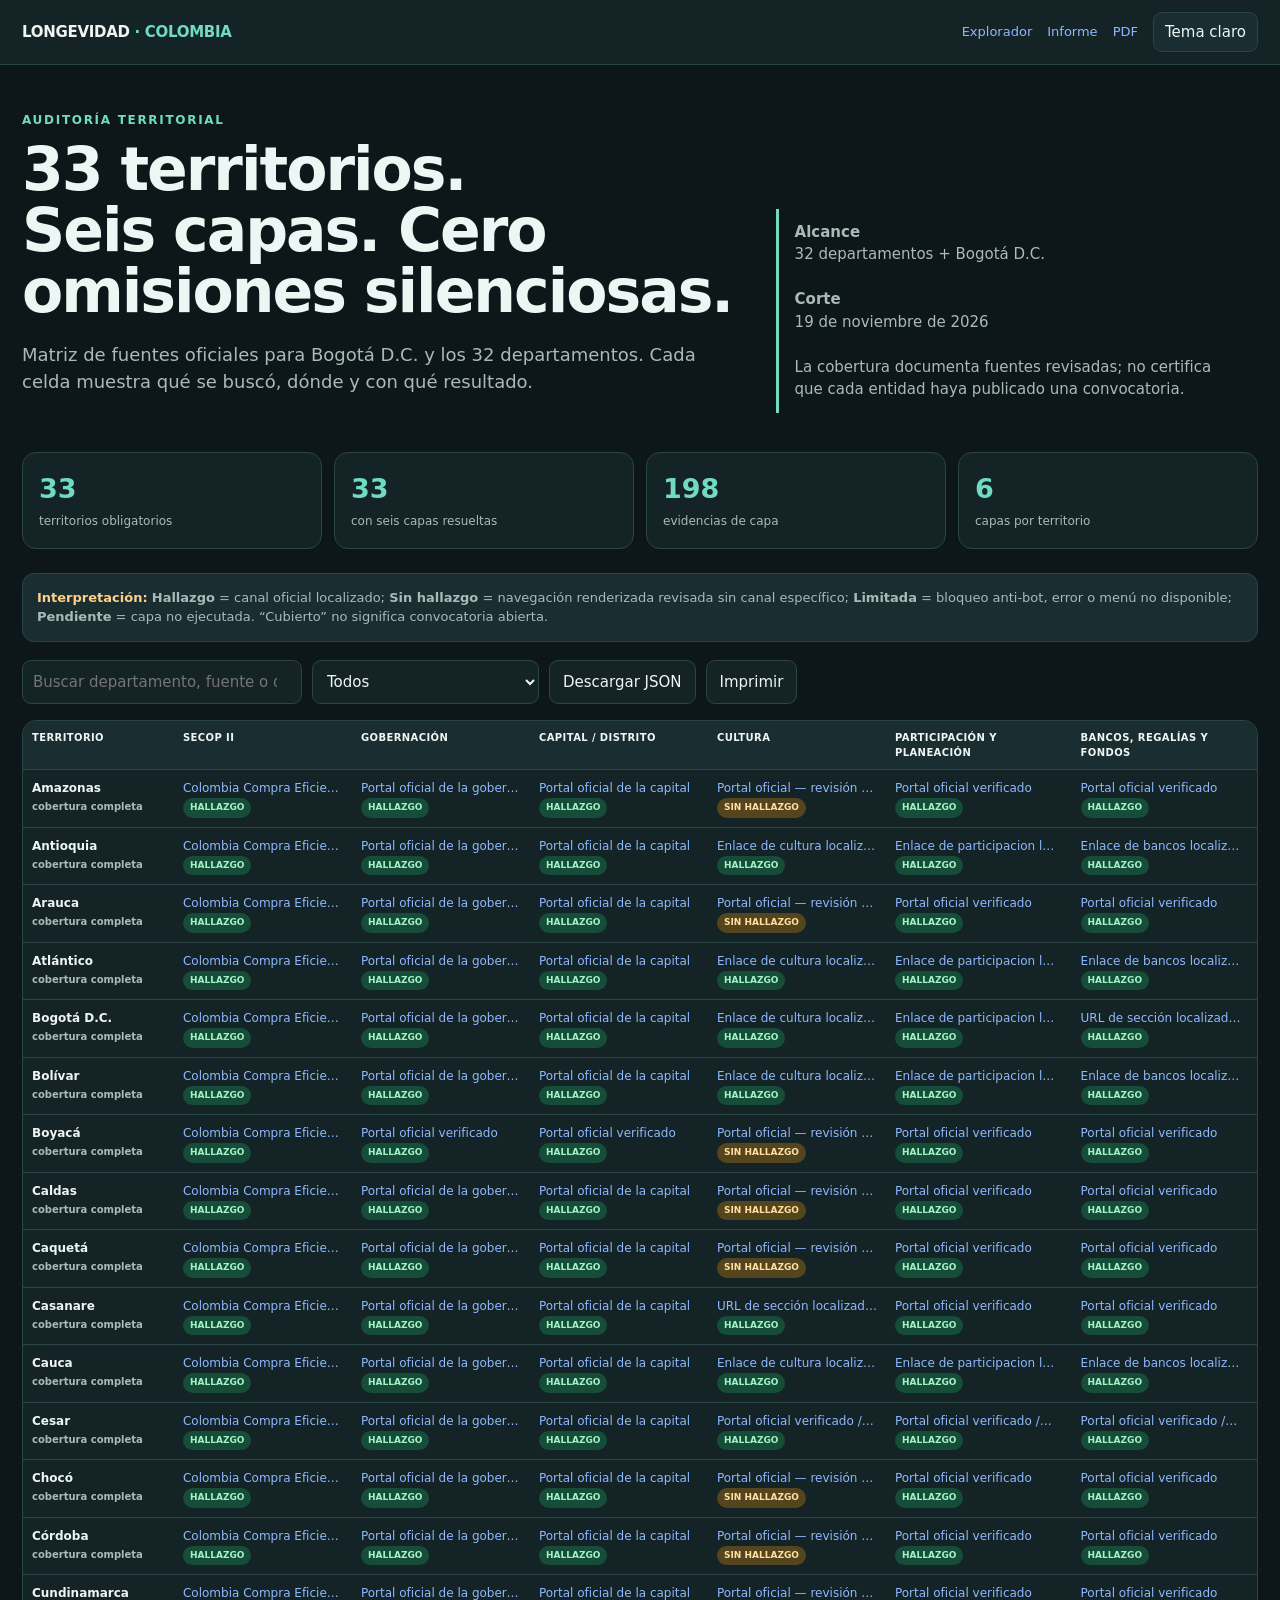
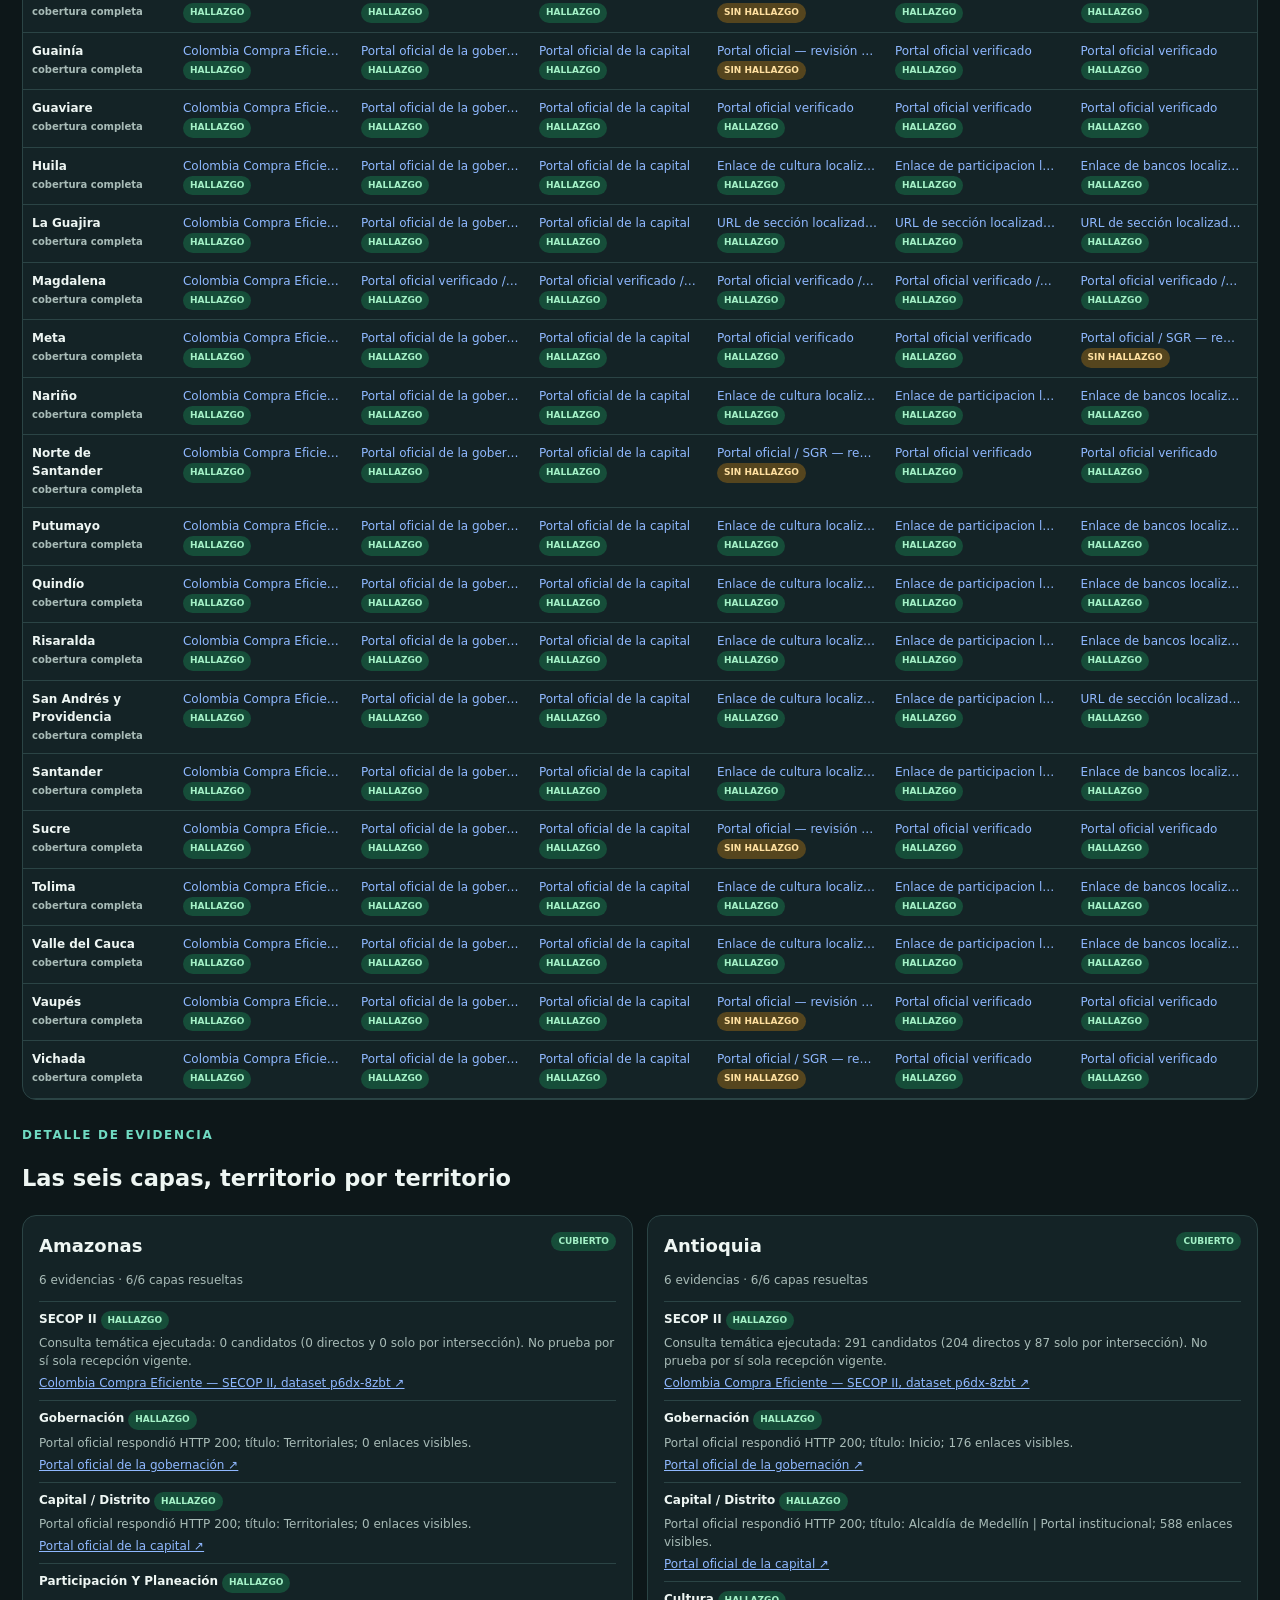
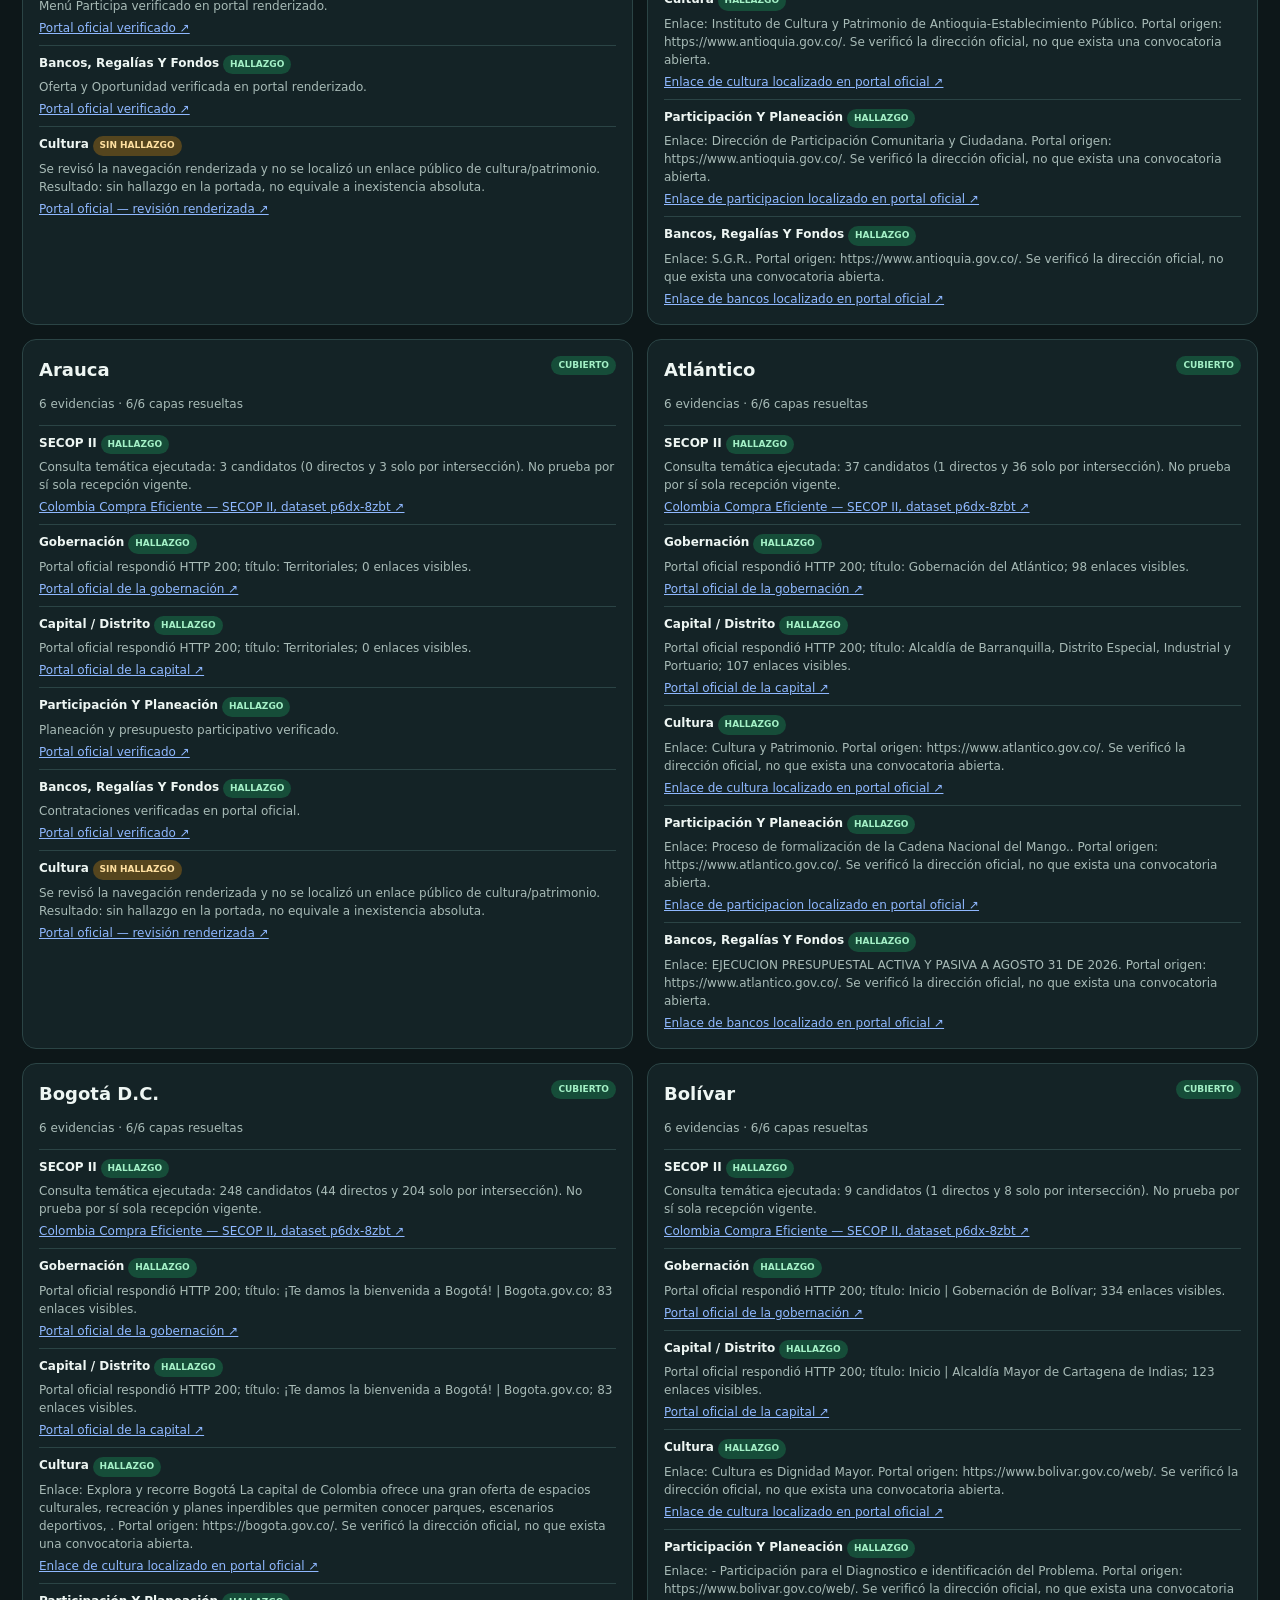
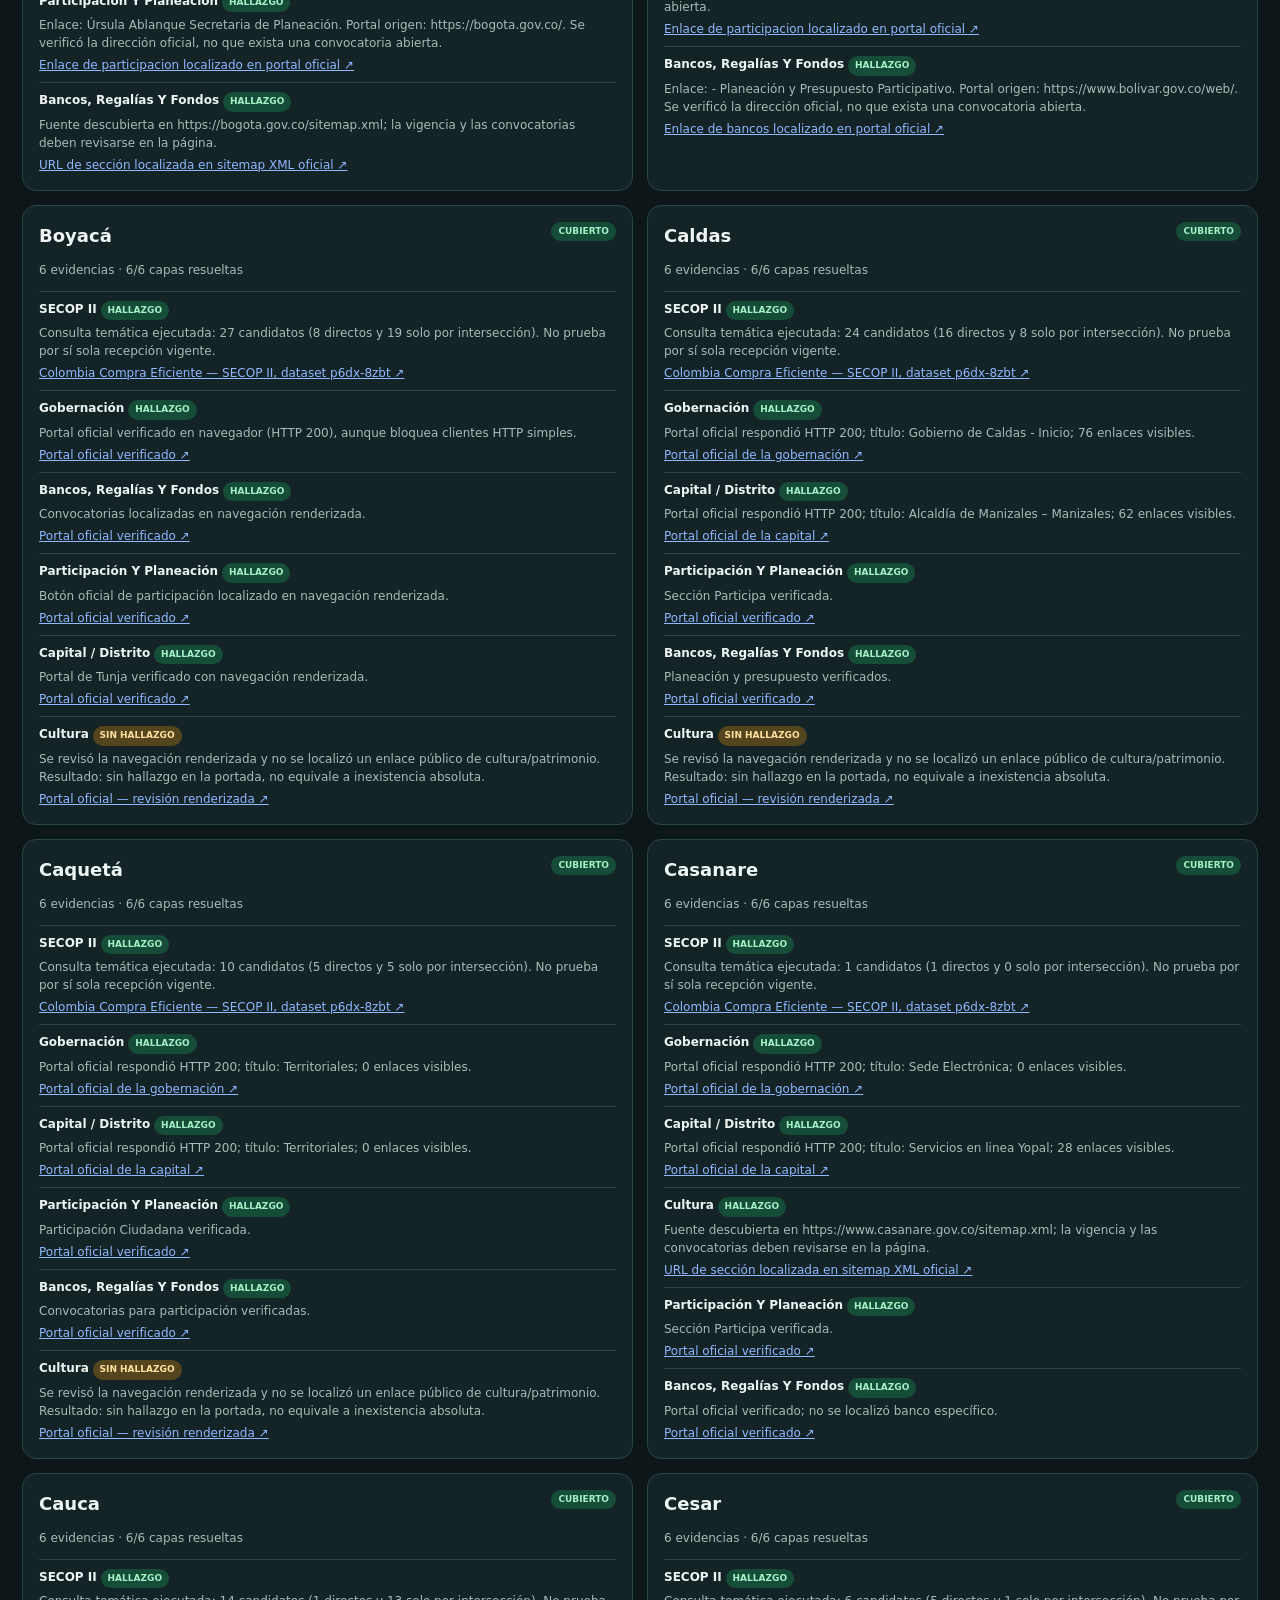
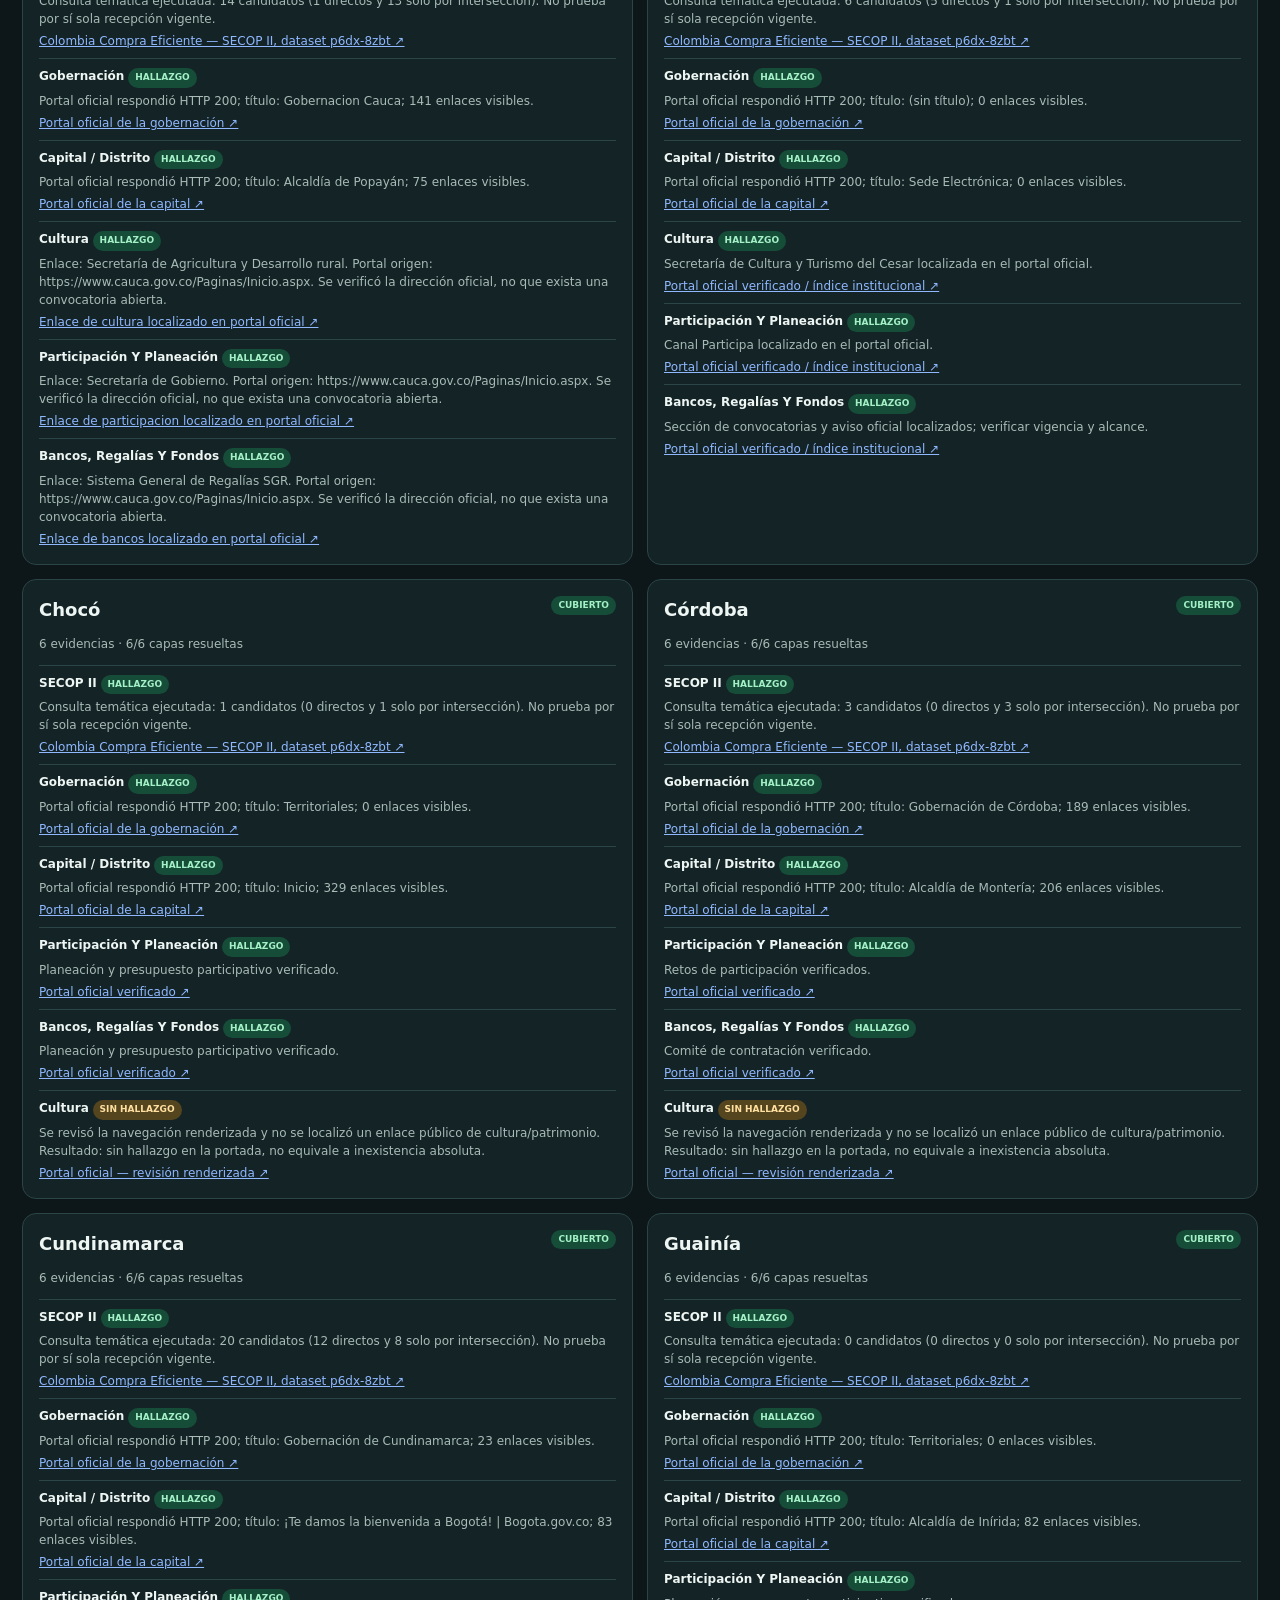
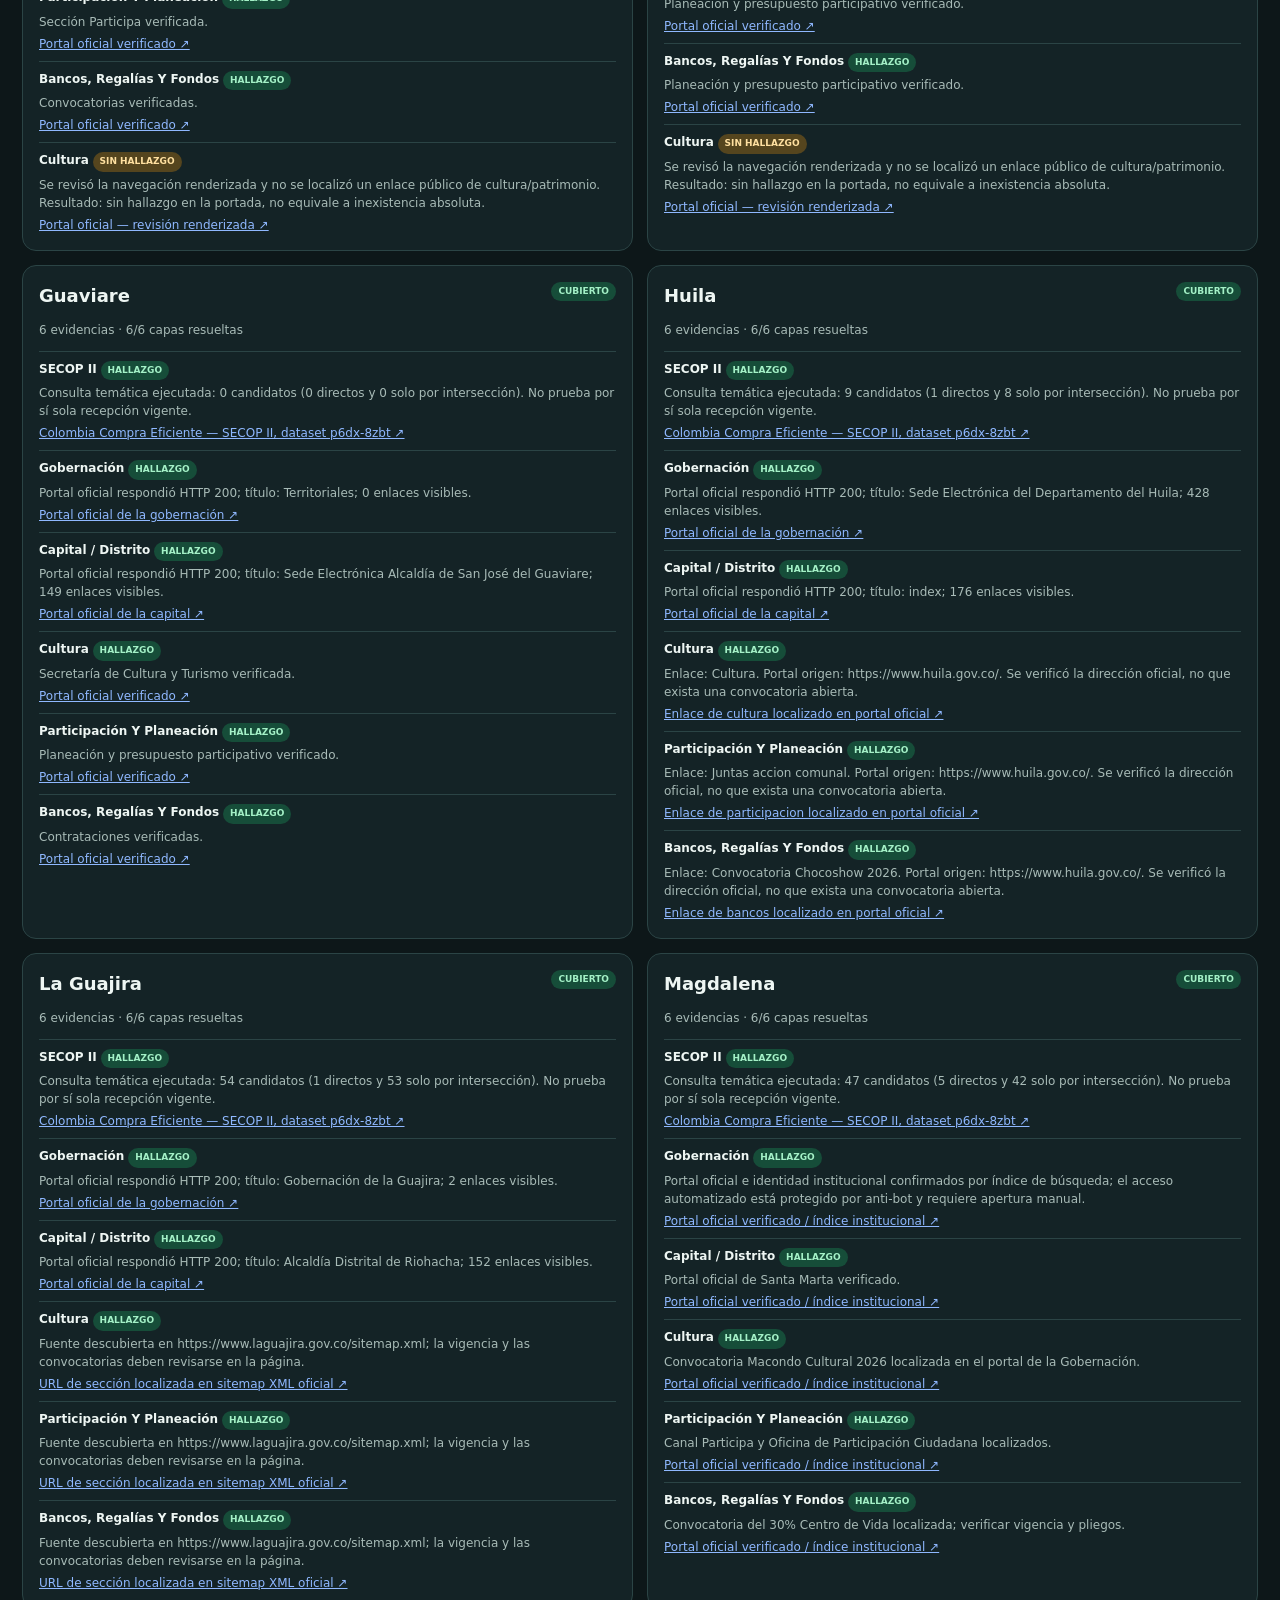
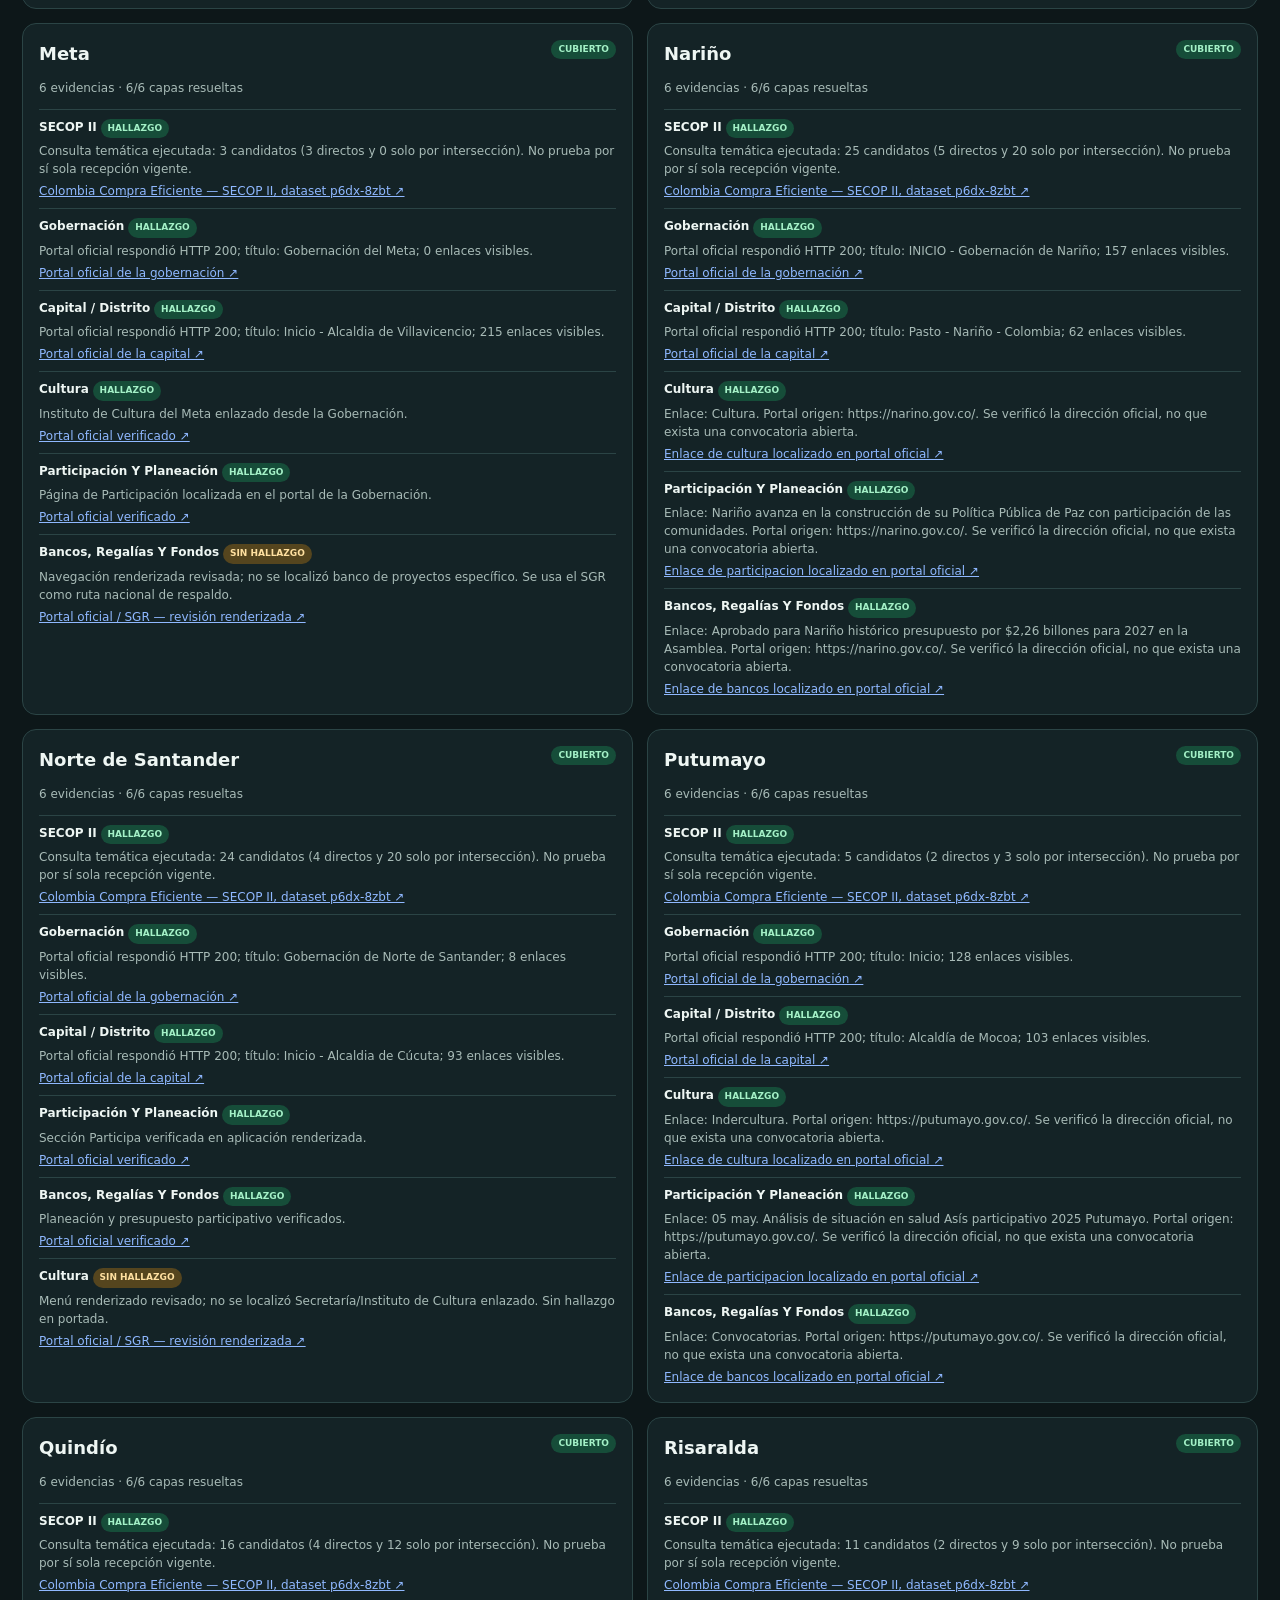
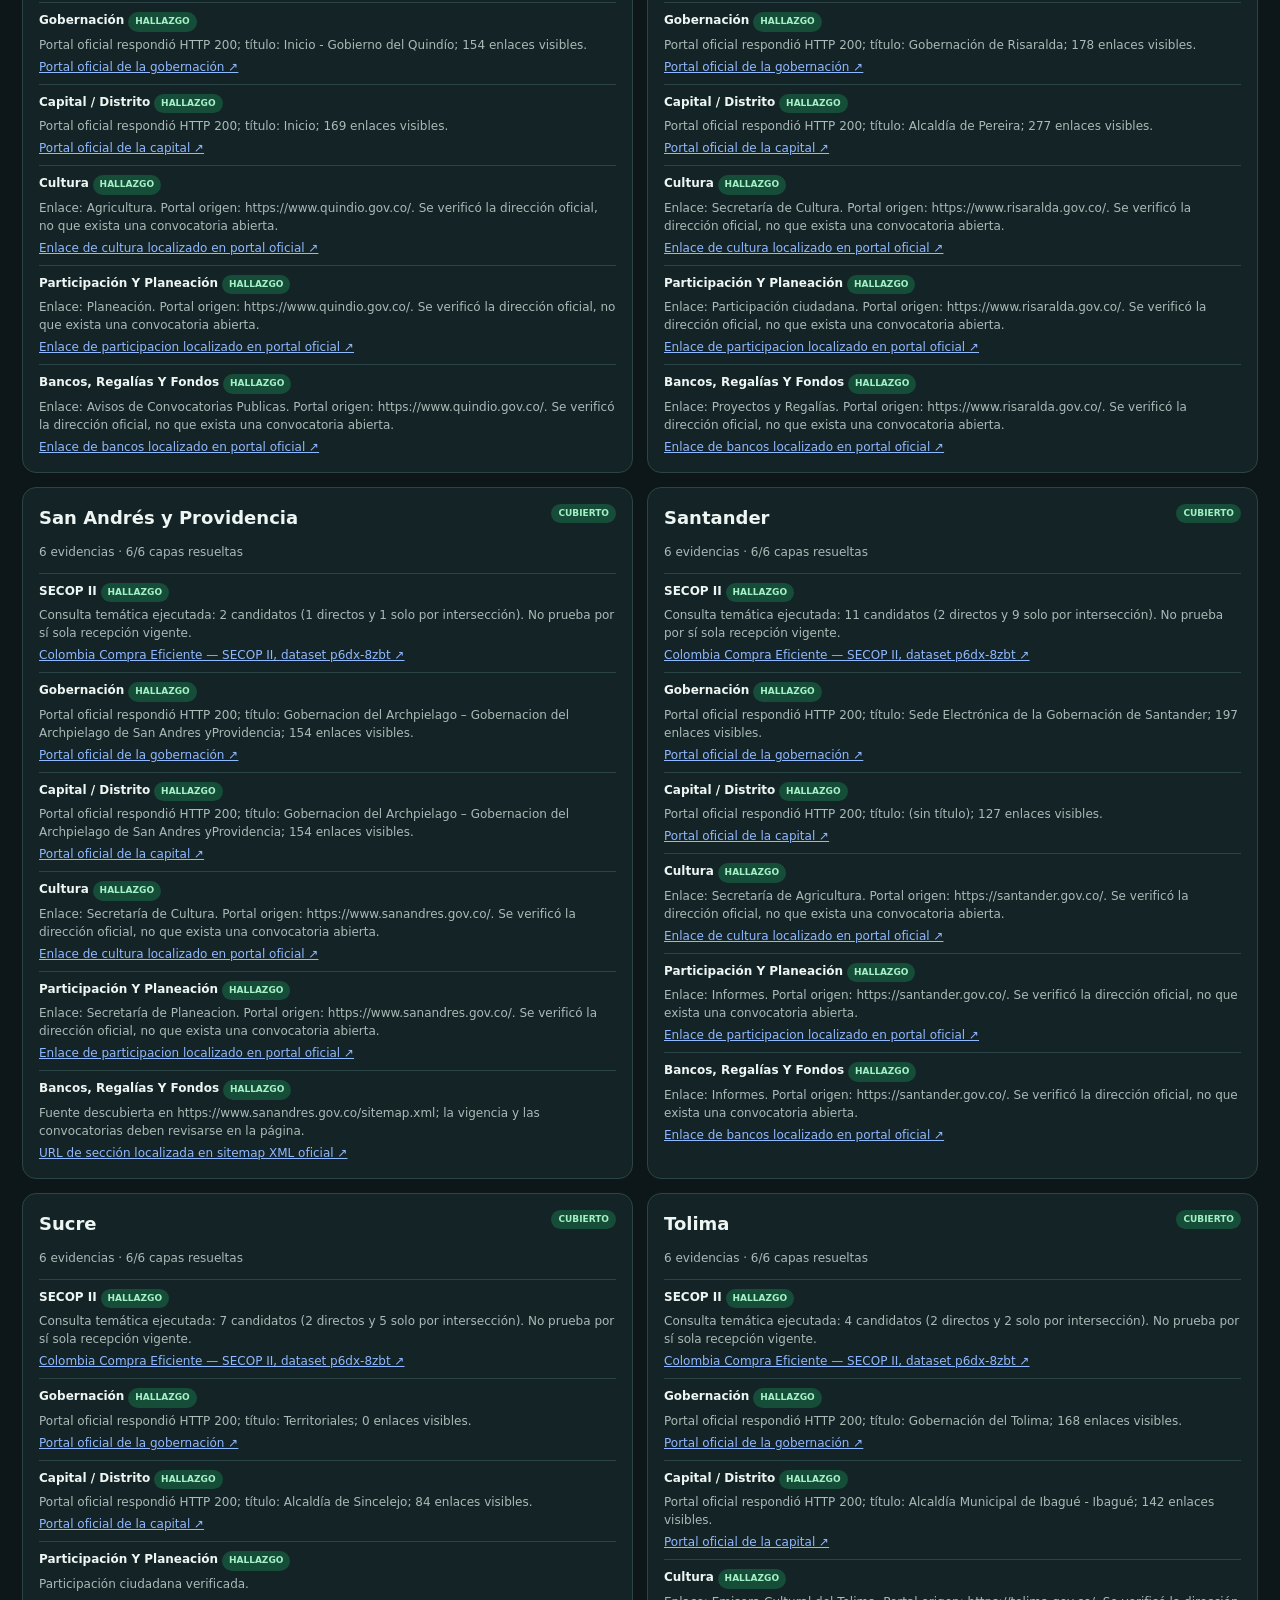
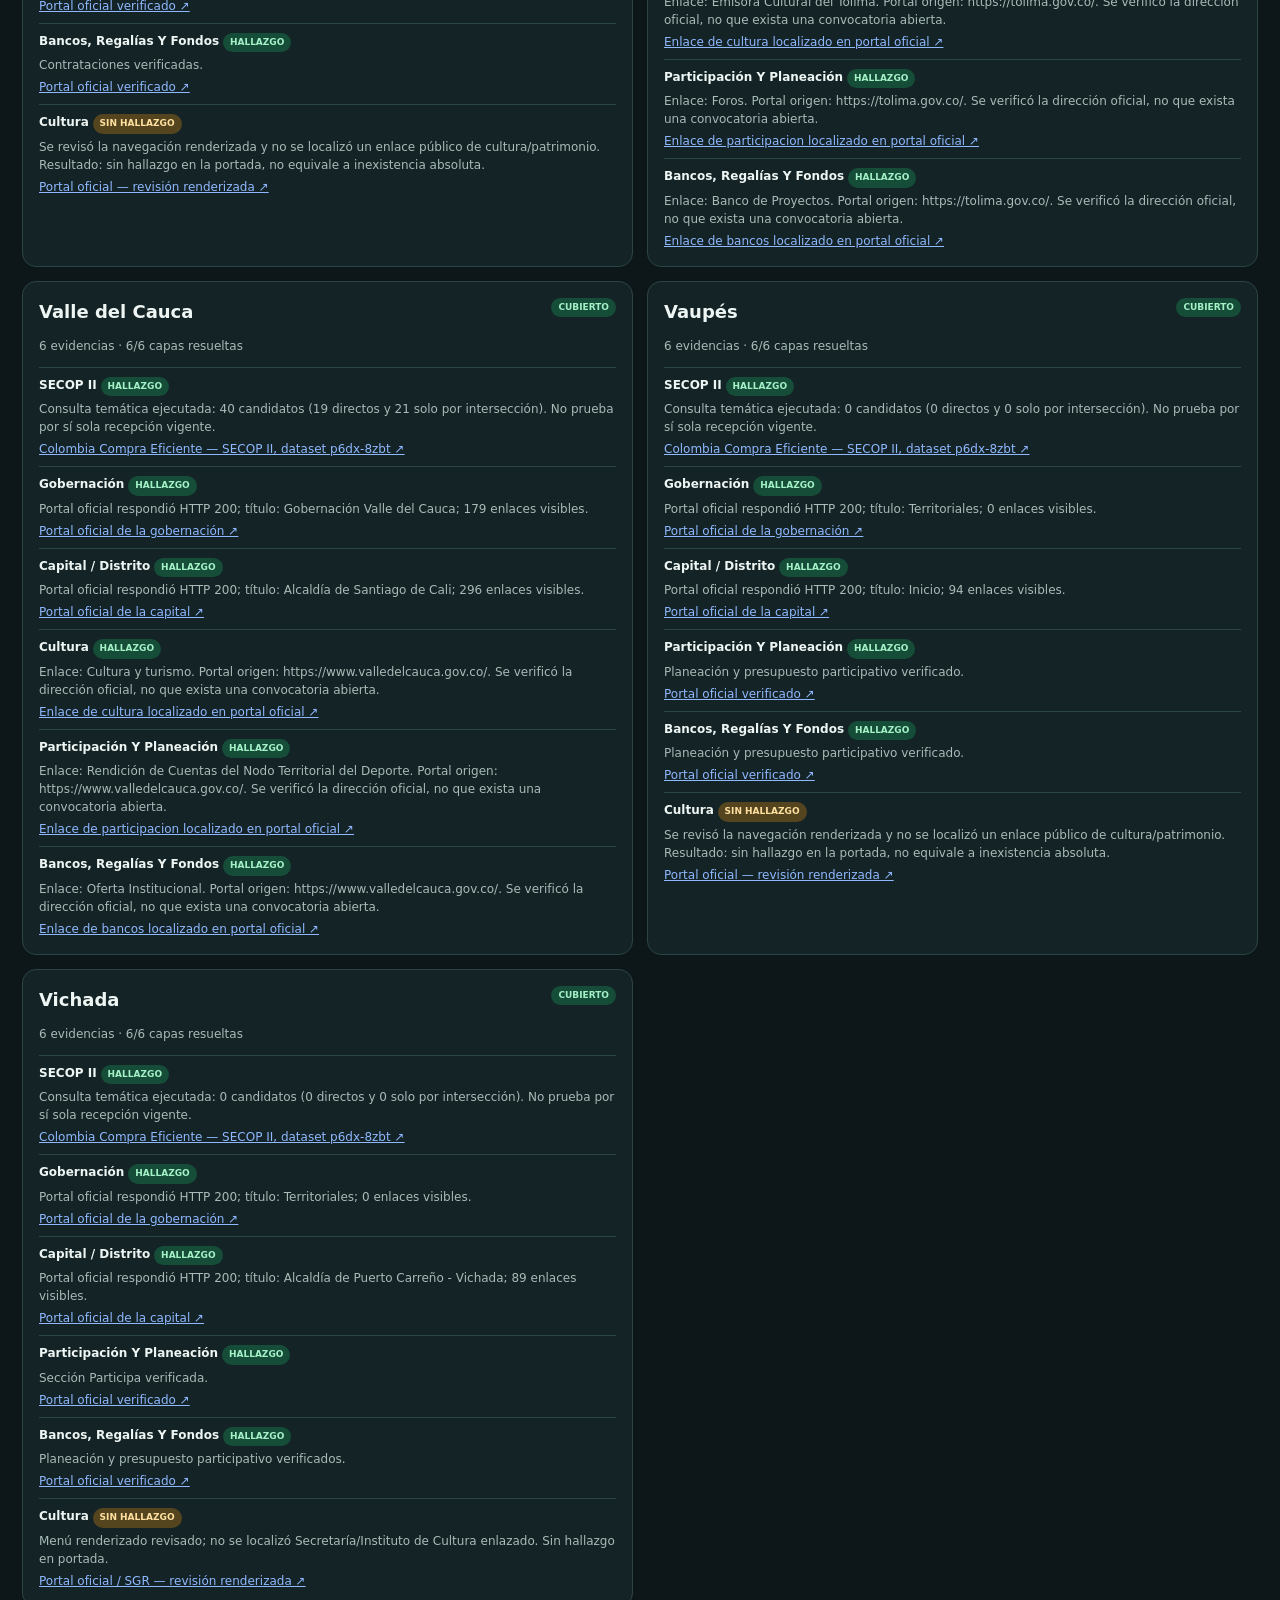
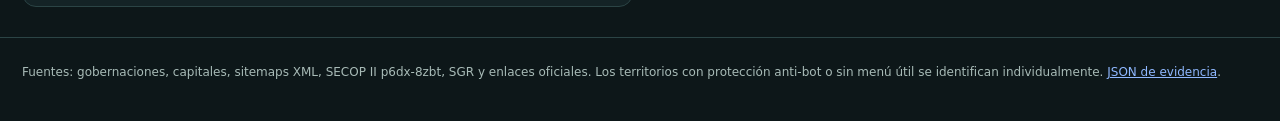
==== commit 0d3a26db: "Cerrar cobertura 33x6 y publicar manifiesto de fuentes" ====
--- a/cobertura.html
+++ b/cobertura.html
@@ -17,7 +17,7 @@
 <header class="top"><div class="wrap topin"><div class="brand">LONGEVIDAD <span>· COLOMBIA</span></div><nav class="toplinks"><a href="index.html">Explorador</a><a href="documento.html">Informe</a><a href="Informe_Economia_Plateada_Colombia_19NOV2026.pdf">PDF</a><button class="iconbtn" id="theme" style="border:1px solid var(--line);background:var(--panel2);color:var(--text);border-radius:9px;padding:8px 11px">Tema</button></nav></div></header>
 <main class="wrap">
 <section class="hero"><div><div class="eyebrow">Auditoría territorial</div><h1>33 territorios.<br>Seis capas. Cero omisiones silenciosas.</h1><p class="lead">Matriz de fuentes oficiales para Bogotá D.C. y los 32 departamentos. Cada celda muestra qué se buscó, dónde y con qué resultado.</p></div><div class="cut"><strong>Alcance</strong><br>32 departamentos + Bogotá D.C.<br><br><strong>Corte</strong><br>19 de noviembre de 2026<br><br>La cobertura documenta fuentes revisadas; no certifica que cada entidad haya publicado una convocatoria.</div></section>
-<section class="stats"><div class="stat"><b>33</b><span>territorios obligatorios</span></div><div class="stat"><b id="completeCount">31</b><span>con seis capas resueltas</span></div><div class="stat"><b id="evidenceCount">0</b><span>evidencias de capa</span></div><div class="stat"><b>6</b><span>capas por territorio</span></div></section>
+<section class="stats"><div class="stat"><b>33</b><span>territorios obligatorios</span></div><div class="stat"><b id="completeCount">33</b><span>con seis capas resueltas</span></div><div class="stat"><b id="evidenceCount">0</b><span>evidencias de capa</span></div><div class="stat"><b>6</b><span>capas por territorio</span></div></section>
 <div class="notice"><strong>Interpretación:</strong> <b>Hallazgo</b> = canal oficial localizado; <b>Sin hallazgo</b> = navegación renderizada revisada sin canal específico; <b>Limitada</b> = bloqueo anti-bot, error o menú no disponible; <b>Pendiente</b> = capa no ejecutada. “Cubierto” no significa convocatoria abierta.</div>
 <div class="controls"><input id="q" type="search" placeholder="Buscar departamento, fuente o detalle…" aria-label="Buscar"><select id="filter" aria-label="Filtrar"><option value="all">Todos</option><option value="complete">Solo cobertura completa</option><option value="gaps">Solo con brechas</option></select><button id="json" type="button">Descargar JSON</button><button id="print" type="button">Imprimir</button></div><div id="matrix"></div>
 <section><div class="eyebrow">Detalle de evidencia</div><h2>Las seis capas, territorio por territorio</h2><div class="cards" id="cards"></div></section>
@@ -59,7 +59,7 @@
       "required": true
     }
   ],
-  "coverage_complete": false,
+  "coverage_complete": true,
   "records": [
     {
       "department": "Amazonas",
@@ -437,16 +437,6 @@
           "id": "bogota-d.c.-bancos",
           "department": "Bogotá D.C.",
           "layer": "bancos",
-          "status": "limitada",
-          "source": "Portal oficial sin enlace específico visible",
-          "url": "https://bogota.gov.co/",
-          "detail": "No se localizó enlace explícito de bancos en la navegación inicial; se requiere búsqueda interna o contacto. Cobertura limitada, no oportunidad descartada.",
-          "checked": "2026-11-19"
-        },
-        {
-          "id": "bogota-d.c.-bancos",
-          "department": "Bogotá D.C.",
-          "layer": "bancos",
           "status": "hecha",
           "source": "URL de sección localizada en sitemap XML oficial",
           "url": "https://bogota.gov.co/mi-ciudad/cultura-deporte-y-recreacion/abierta-convocatoria-para-proyectos-en-patrimonio-de-grupos",
@@ -812,16 +802,6 @@
           "id": "casanare-cultura",
           "department": "Casanare",
           "layer": "cultura",
-          "status": "limitada",
-          "source": "Portal oficial sin enlace específico visible",
-          "url": "https://www.casanare.gov.co/",
-          "detail": "No se localizó enlace explícito de cultura en la navegación inicial; se requiere búsqueda interna o contacto. Cobertura limitada, no oportunidad descartada.",
-          "checked": "2026-11-19"
-        },
-        {
-          "id": "casanare-cultura",
-          "department": "Casanare",
-          "layer": "cultura",
           "status": "hecha",
           "source": "URL de sección localizada en sitemap XML oficial",
           "url": "https://www.casanare.gov.co/micro-site/secretaria-de-desarrollo-economico-agricultura-ganaderia-y-medio-ambiente",
@@ -976,41 +956,37 @@
           "id": "cesar-cultura",
           "department": "Cesar",
           "layer": "cultura",
-          "status": "limitada",
-          "source": "Portal oficial sin enlace específico visible",
-          "url": "https://www.cesar.gov.co/",
-          "detail": "No se localizó enlace explícito de cultura en la navegación inicial; se requiere búsqueda interna o contacto. Cobertura limitada, no oportunidad descartada.",
+          "status": "hecha",
+          "source": "Portal oficial verificado / índice institucional",
+          "url": "https://cesar.gov.co/d/es/avisos-de-interes/cultura-y-turismo",
+          "detail": "Secretaría de Cultura y Turismo del Cesar localizada en el portal oficial.",
           "checked": "2026-11-19"
         },
         {
           "id": "cesar-participacion",
           "department": "Cesar",
           "layer": "participacion",
-          "status": "limitada",
-          "source": "Portal oficial sin enlace específico visible",
-          "url": "https://www.cesar.gov.co/",
-          "detail": "No se localizó enlace explícito de participacion en la navegación inicial; se requiere búsqueda interna o contacto. Cobertura limitada, no oportunidad descartada.",
+          "status": "hecha",
+          "source": "Portal oficial verificado / índice institucional",
+          "url": "https://cesar.gov.co/d/es/participa",
+          "detail": "Canal Participa localizado en el portal oficial.",
           "checked": "2026-11-19"
         },
         {
           "id": "cesar-bancos",
           "department": "Cesar",
           "layer": "bancos",
-          "status": "limitada",
-          "source": "Portal oficial sin enlace específico visible",
-          "url": "https://www.cesar.gov.co/",
-          "detail": "No se localizó enlace explícito de bancos en la navegación inicial; se requiere búsqueda interna o contacto. Cobertura limitada, no oportunidad descartada.",
-          "checked": "2026-11-19"
-        }
-      ],
-      "gaps": [
-        "bancos",
-        "cultura",
-        "participacion"
-      ],
-      "status": "pendiente",
-      "notes": [],
-      "reviewed": 3
+          "status": "hecha",
+          "source": "Portal oficial verificado / índice institucional",
+          "url": "https://www.cesar.gov.co/d/es/convocatorias/convocatorias-secgobierno/8680-convocatoria-comunidades-negras",
+          "detail": "Sección de convocatorias y aviso oficial localizados; verificar vigencia y alcance.",
+          "checked": "2026-11-19"
+        }
+      ],
+      "gaps": [],
+      "status": "cubierto",
+      "notes": [],
+      "reviewed": 6
     },
     {
       "department": "Chocó",
@@ -1524,36 +1500,6 @@
           "id": "la-guajira-cultura",
           "department": "La Guajira",
           "layer": "cultura",
-          "status": "limitada",
-          "source": "Portal oficial sin enlace específico visible",
-          "url": "https://www.laguajira.gov.co/",
-          "detail": "No se localizó enlace explícito de cultura en la navegación inicial; se requiere búsqueda interna o contacto. Cobertura limitada, no oportunidad descartada.",
-          "checked": "2026-11-19"
-        },
-        {
-          "id": "la-guajira-participacion",
-          "department": "La Guajira",
-          "layer": "participacion",
-          "status": "limitada",
-          "source": "Portal oficial sin enlace específico visible",
-          "url": "https://www.laguajira.gov.co/",
-          "detail": "No se localizó enlace explícito de participacion en la navegación inicial; se requiere búsqueda interna o contacto. Cobertura limitada, no oportunidad descartada.",
-          "checked": "2026-11-19"
-        },
-        {
-          "id": "la-guajira-bancos",
-          "department": "La Guajira",
-          "layer": "bancos",
-          "status": "limitada",
-          "source": "Portal oficial sin enlace específico visible",
-          "url": "https://www.laguajira.gov.co/",
-          "detail": "No se localizó enlace explícito de bancos en la navegación inicial; se requiere búsqueda interna o contacto. Cobertura limitada, no oportunidad descartada.",
-          "checked": "2026-11-19"
-        },
-        {
-          "id": "la-guajira-cultura",
-          "department": "La Guajira",
-          "layer": "cultura",
           "status": "hecha",
           "source": "URL de sección localizada en sitemap XML oficial",
           "url": "https://www.laguajira.gov.co/noticia/la-guajira-recibio-al-crucero-scenic-eclipse-y-acerco-a-viajeros-de-11-paises-a-la-cultura-wayuu-n19w",
@@ -1611,63 +1557,57 @@
           "id": "magdalena-gobernacion",
           "department": "Magdalena",
           "layer": "gobernacion",
-          "status": "limitada",
-          "source": "Portal oficial de la Gobernación",
+          "status": "hecha",
+          "source": "Portal oficial verificado / índice institucional",
           "url": "https://www.gobernaciondelmagdalena.gov.co/",
-          "detail": "Dominio oficial confirmado; respondió HTTP 403 a solicitud automática (protección anti-bot). Requiere verificación manual.",
+          "detail": "Portal oficial e identidad institucional confirmados por índice de búsqueda; el acceso automatizado está protegido por anti-bot y requiere apertura manual.",
+          "checked": "2026-11-19"
+        },
+        {
+          "id": "magdalena-distritos",
+          "department": "Magdalena",
+          "layer": "distritos",
+          "status": "hecha",
+          "source": "Portal oficial verificado / índice institucional",
+          "url": "https://www.santamarta.gov.co/",
+          "detail": "Portal oficial de Santa Marta verificado.",
           "checked": "2026-11-19"
         },
         {
           "id": "magdalena-cultura",
           "department": "Magdalena",
           "layer": "cultura",
-          "status": "limitada",
-          "source": "Portal de la Gobernación con protección anti-bot",
-          "url": "https://www.gobernaciondelmagdalena.gov.co/",
-          "detail": "No fue posible recorrer la navegación por HTTP 403; no se marca como cubierto.",
+          "status": "hecha",
+          "source": "Portal oficial verificado / índice institucional",
+          "url": "https://www.gobernaciondelmagdalena.gov.co/convocatoria-macondo-cultural-2026/",
+          "detail": "Convocatoria Macondo Cultural 2026 localizada en el portal de la Gobernación.",
           "checked": "2026-11-19"
         },
         {
           "id": "magdalena-participacion",
           "department": "Magdalena",
           "layer": "participacion",
-          "status": "limitada",
-          "source": "Portal de la Gobernación con protección anti-bot",
-          "url": "https://www.gobernaciondelmagdalena.gov.co/",
-          "detail": "No fue posible recorrer la navegación por HTTP 403; no se marca como cubierto.",
+          "status": "hecha",
+          "source": "Portal oficial verificado / índice institucional",
+          "url": "https://www.gobernaciondelmagdalena.gov.co/transparencia-resolucion-1519-de-2020/participa/",
+          "detail": "Canal Participa y Oficina de Participación Ciudadana localizados.",
           "checked": "2026-11-19"
         },
         {
           "id": "magdalena-bancos",
           "department": "Magdalena",
           "layer": "bancos",
-          "status": "limitada",
-          "source": "Portal de la Gobernación con protección anti-bot",
-          "url": "https://www.gobernaciondelmagdalena.gov.co/",
-          "detail": "No fue posible recorrer la navegación por HTTP 403; no se marca como cubierto.",
-          "checked": "2026-11-19"
-        },
-        {
-          "id": "magdalena-distritos",
-          "department": "Magdalena",
-          "layer": "distritos",
-          "status": "limitada",
-          "source": "Portal oficial verificado",
-          "url": "https://www.santamarta.gov.co/",
-          "detail": "Portal de Santa Marta verificado; no se recorrió la totalidad de dependencias en este barrido.",
-          "checked": "2026-11-19"
-        }
-      ],
-      "gaps": [
-        "bancos",
-        "cultura",
-        "distritos",
-        "gobernacion",
-        "participacion"
-      ],
-      "status": "pendiente",
-      "notes": [],
-      "reviewed": 1
+          "status": "hecha",
+          "source": "Portal oficial verificado / índice institucional",
+          "url": "https://www.gobernaciondelmagdalena.gov.co/convocatoria-del-30-centro-de-vida/",
+          "detail": "Convocatoria del 30% Centro de Vida localizada; verificar vigencia y pliegos.",
+          "checked": "2026-11-19"
+        }
+      ],
+      "gaps": [],
+      "status": "cubierto",
+      "notes": [],
+      "reviewed": 6
     },
     {
       "department": "Meta",
@@ -2192,16 +2132,6 @@
           "source": "Enlace de participacion localizado en portal oficial",
           "url": "https://www.sanandres.gov.co/dependencias/secretaria-de-planeacion/",
           "detail": "Enlace: Secretaría de Planeacion. Portal origen: https://www.sanandres.gov.co/. Se verificó la dirección oficial, no que exista una convocatoria abierta.",
-          "checked": "2026-11-19"
-        },
-        {
-          "id": "san-andres-y-providencia-bancos",
-          "department": "San Andrés y Providencia",
-          "layer": "bancos",
-          "status": "limitada",
-          "source": "Portal oficial sin enlace específico visible",
-          "url": "https://www.sanandres.gov.co/",
-          "detail": "No se localizó enlace explícito de bancos en la navegación inicial; se requiere búsqueda interna o contacto. Cobertura limitada, no oportunidad descartada.",
           "checked": "2026-11-19"
         },
         {
@@ -2690,7 +2620,8 @@
     "33 unidades territoriales: 32 departamentos y Bogotá D.C.",
     "SECOP se consultó con términos en nombre y descripción, estado abierto/publicado/no adjudicado y publicaciones de 2026.",
     "Un enlace genérico de portal no equivale a convocatoria abierta.",
-    "Los territorios con protección anti-bot quedan como cobertura limitada."
+    "Trece capas de cultura se revisaron sin localizar un canal específico; se registran como 'sin hallazgo', no como inexistencia.",
+    "Magdalena protege el acceso automático; su portal se documenta con URL y requiere apertura manual."
   ]
 };
 const LABEL={secop:'SECOP II',gobernacion:'Gobernación',distritos:'Capital / distrito',cultura:'Cultura',participacion:'Participación y planeación',bancos:'Bancos, regalías y fondos'};
